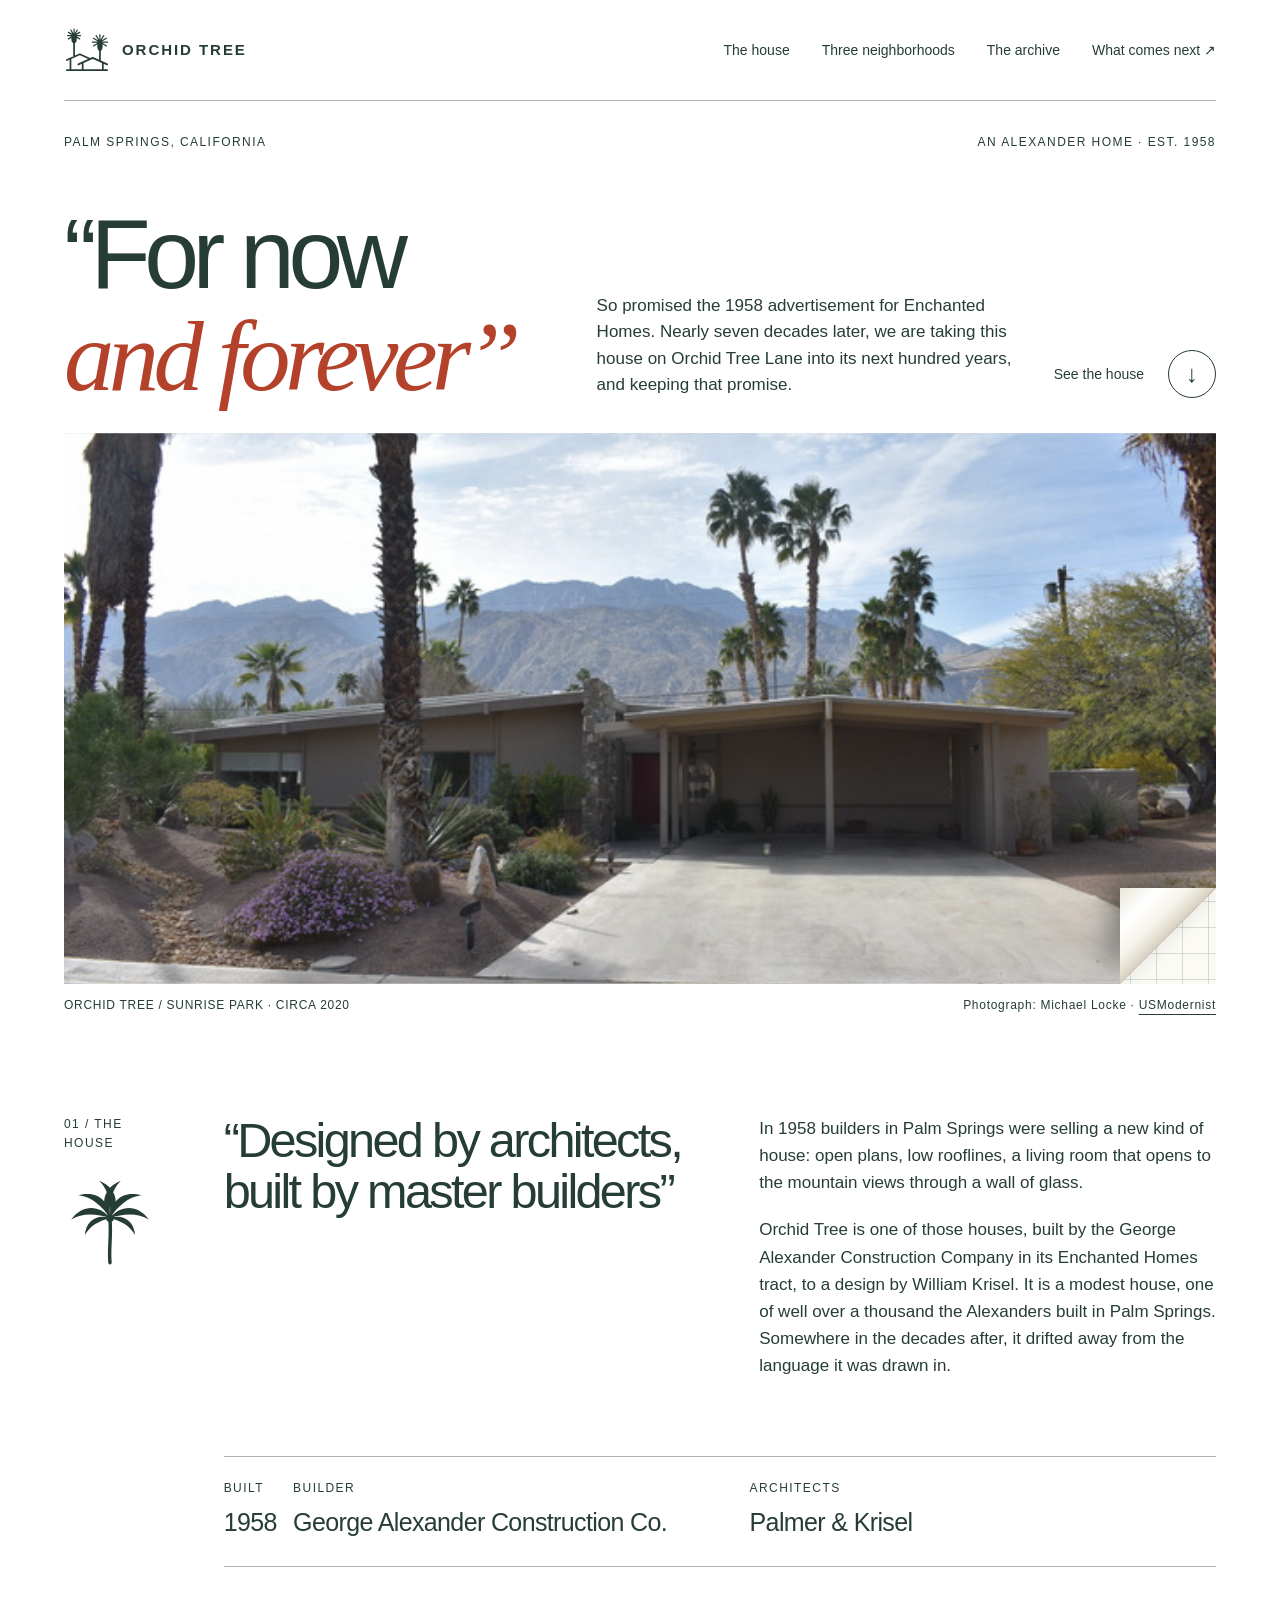
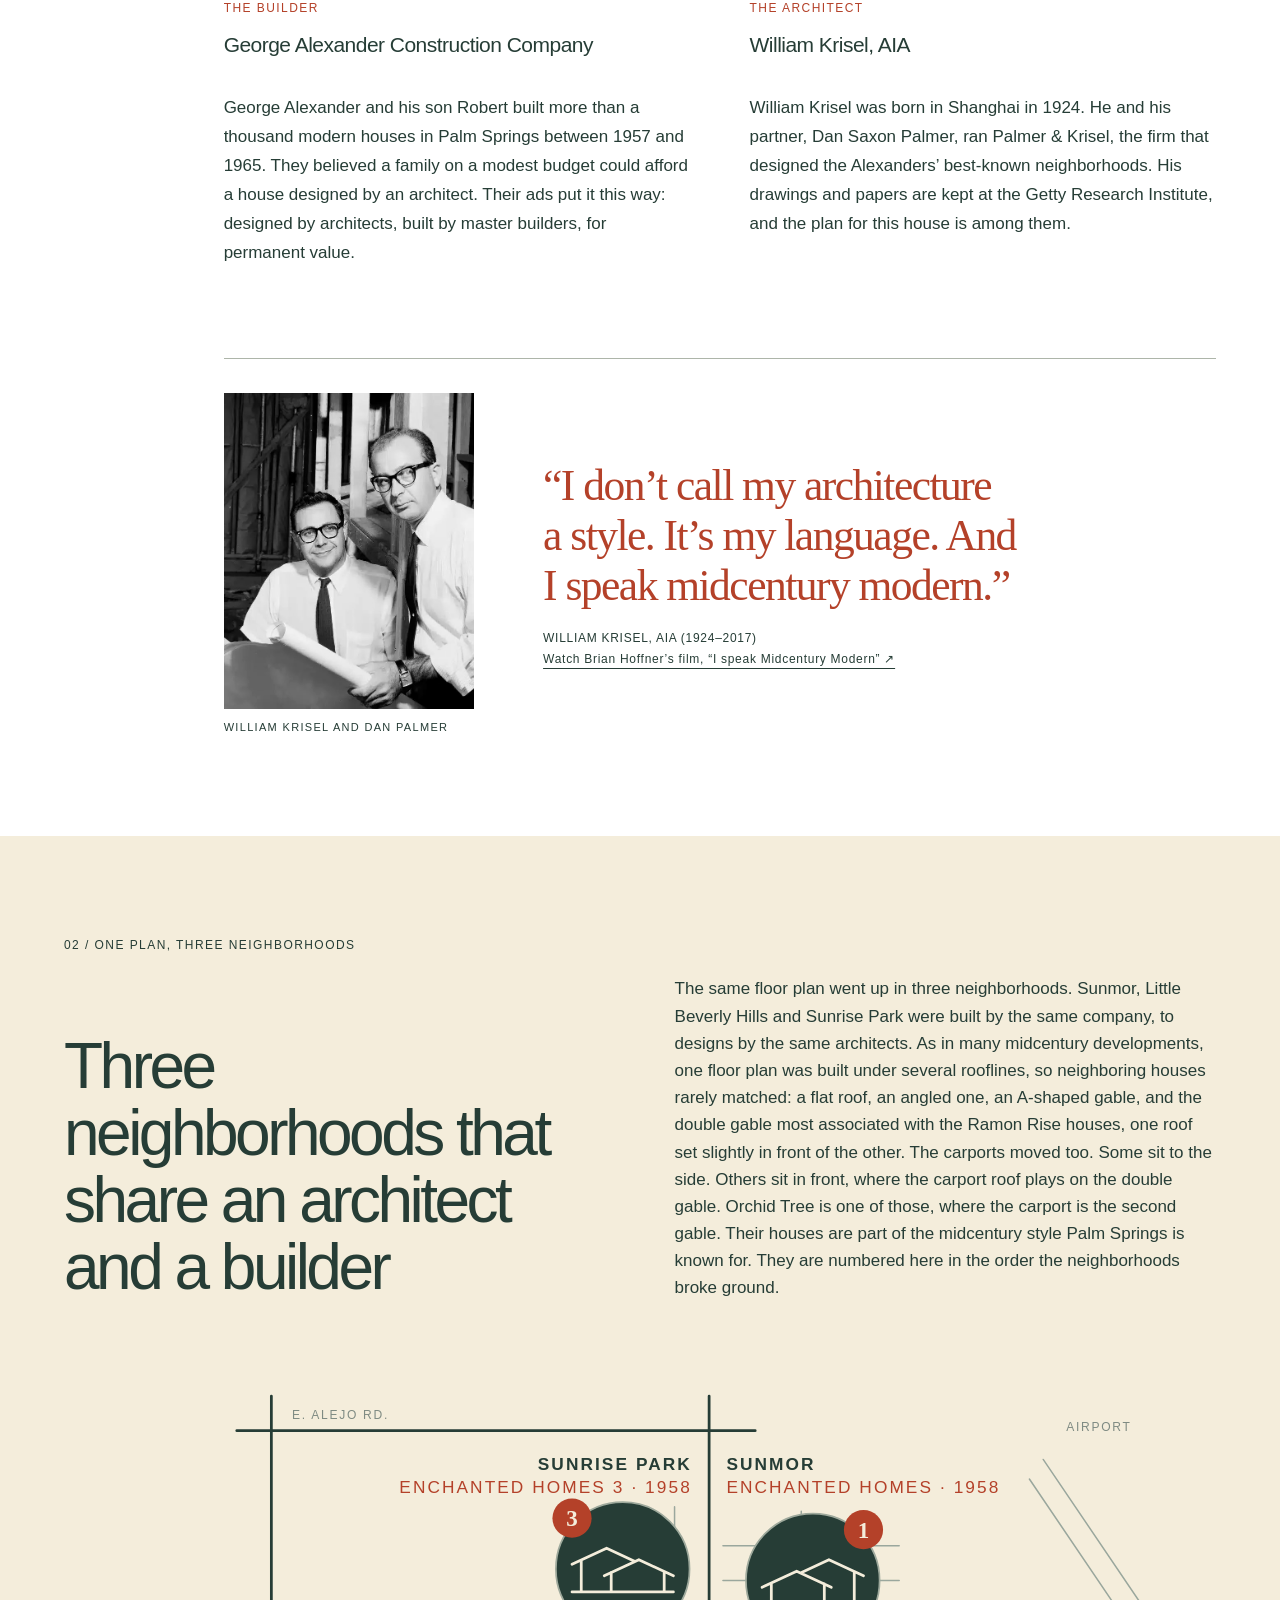
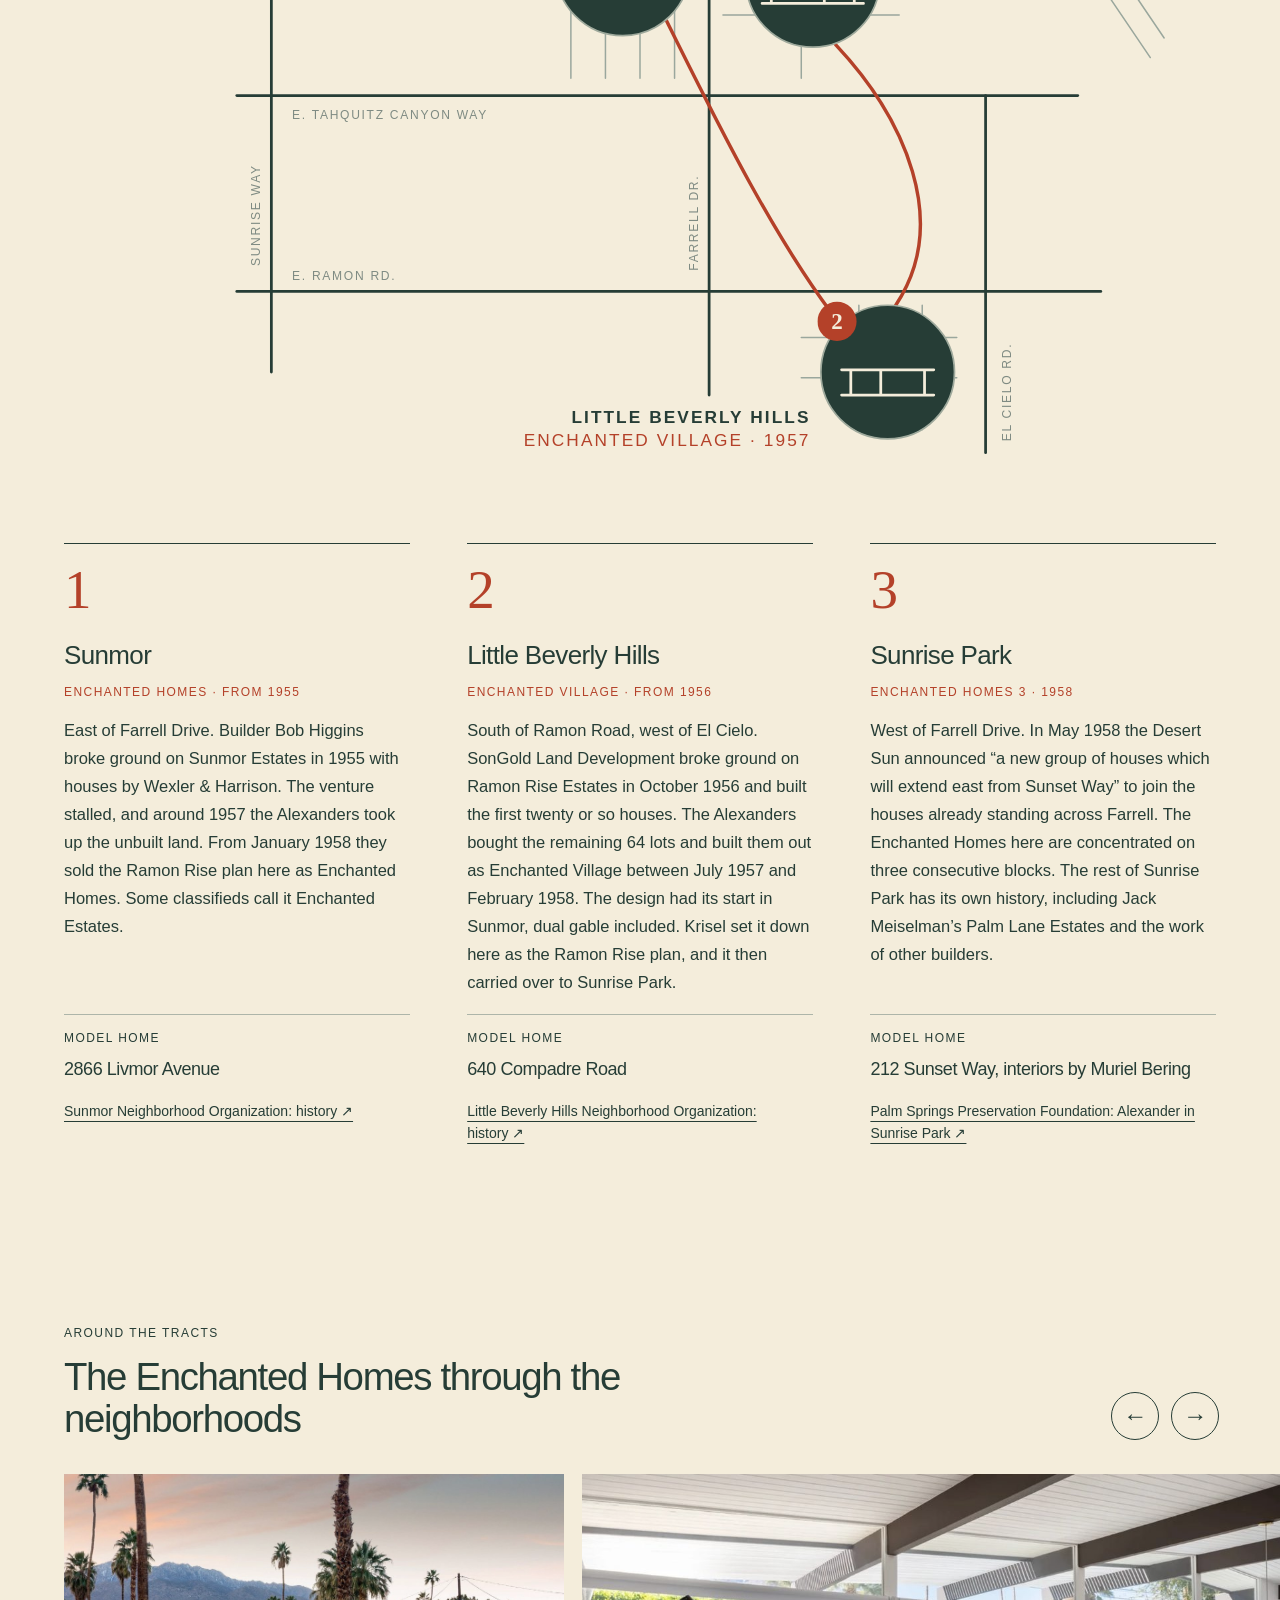
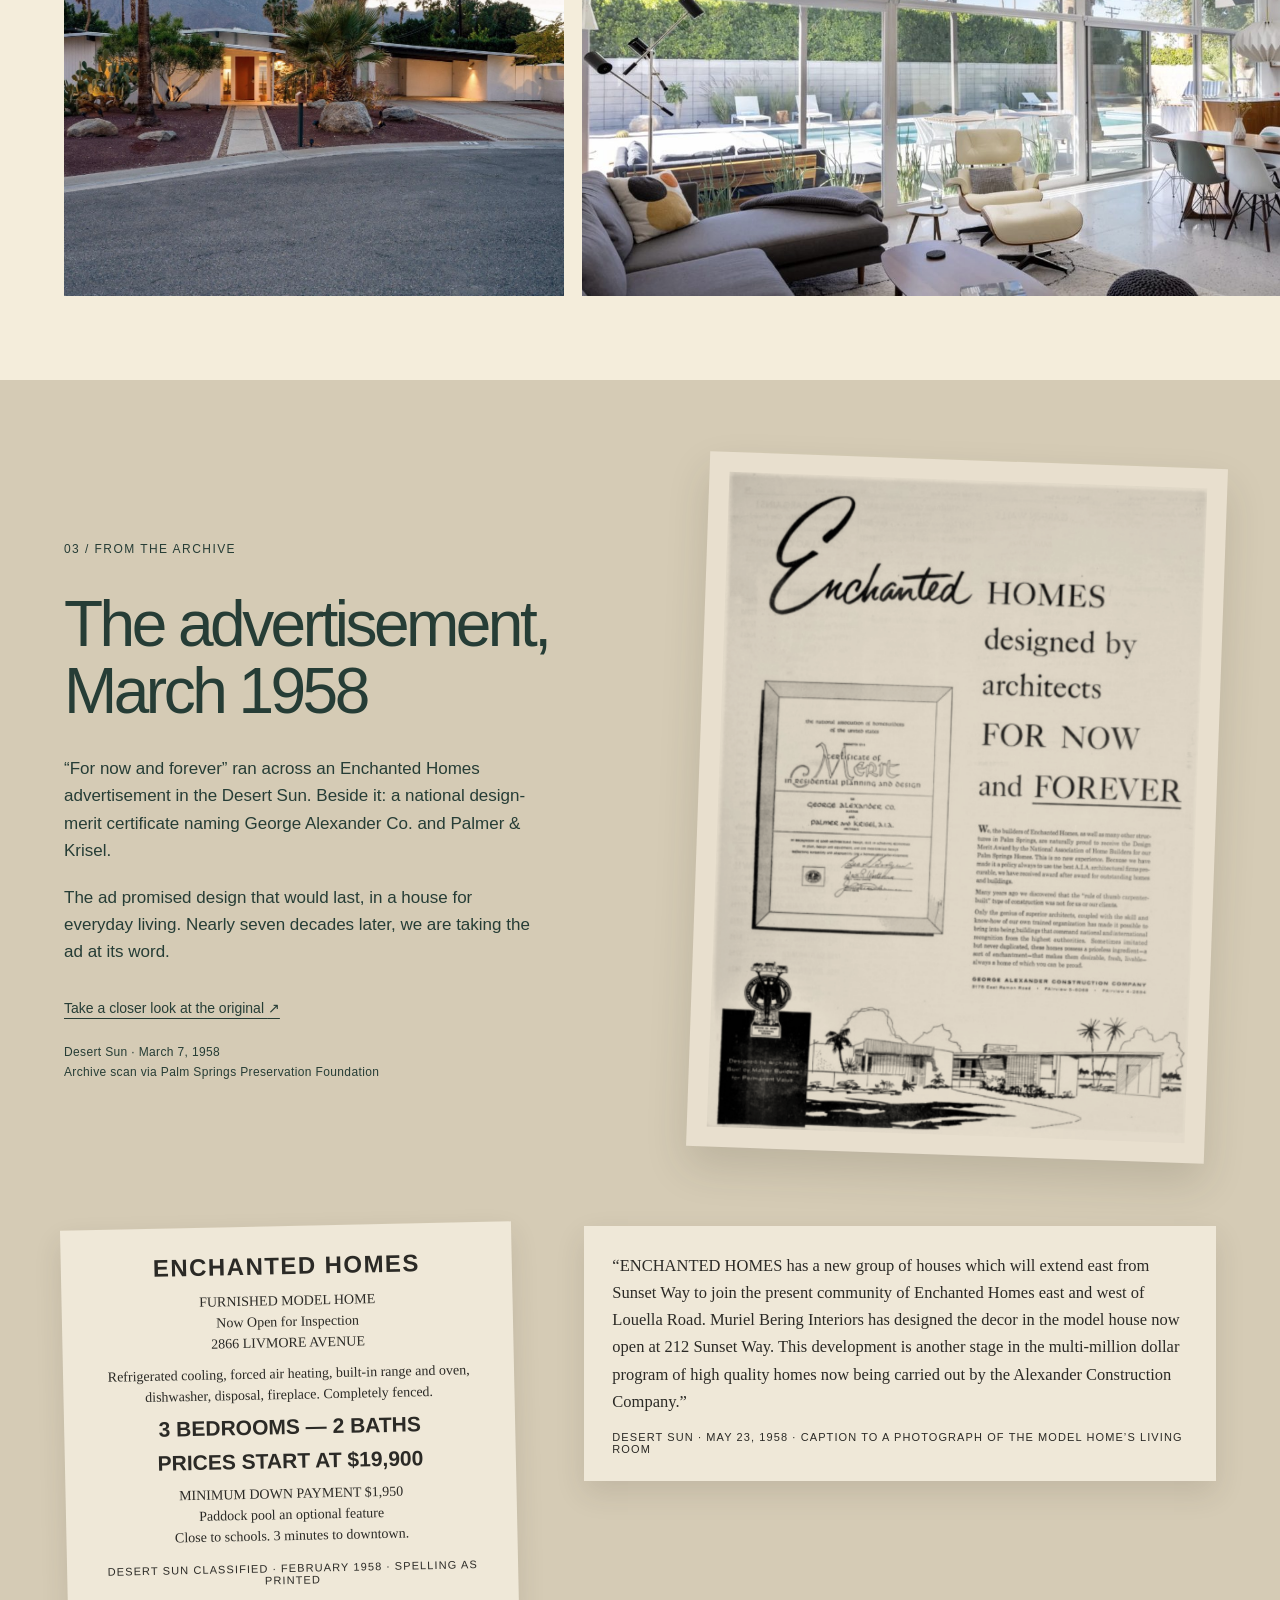
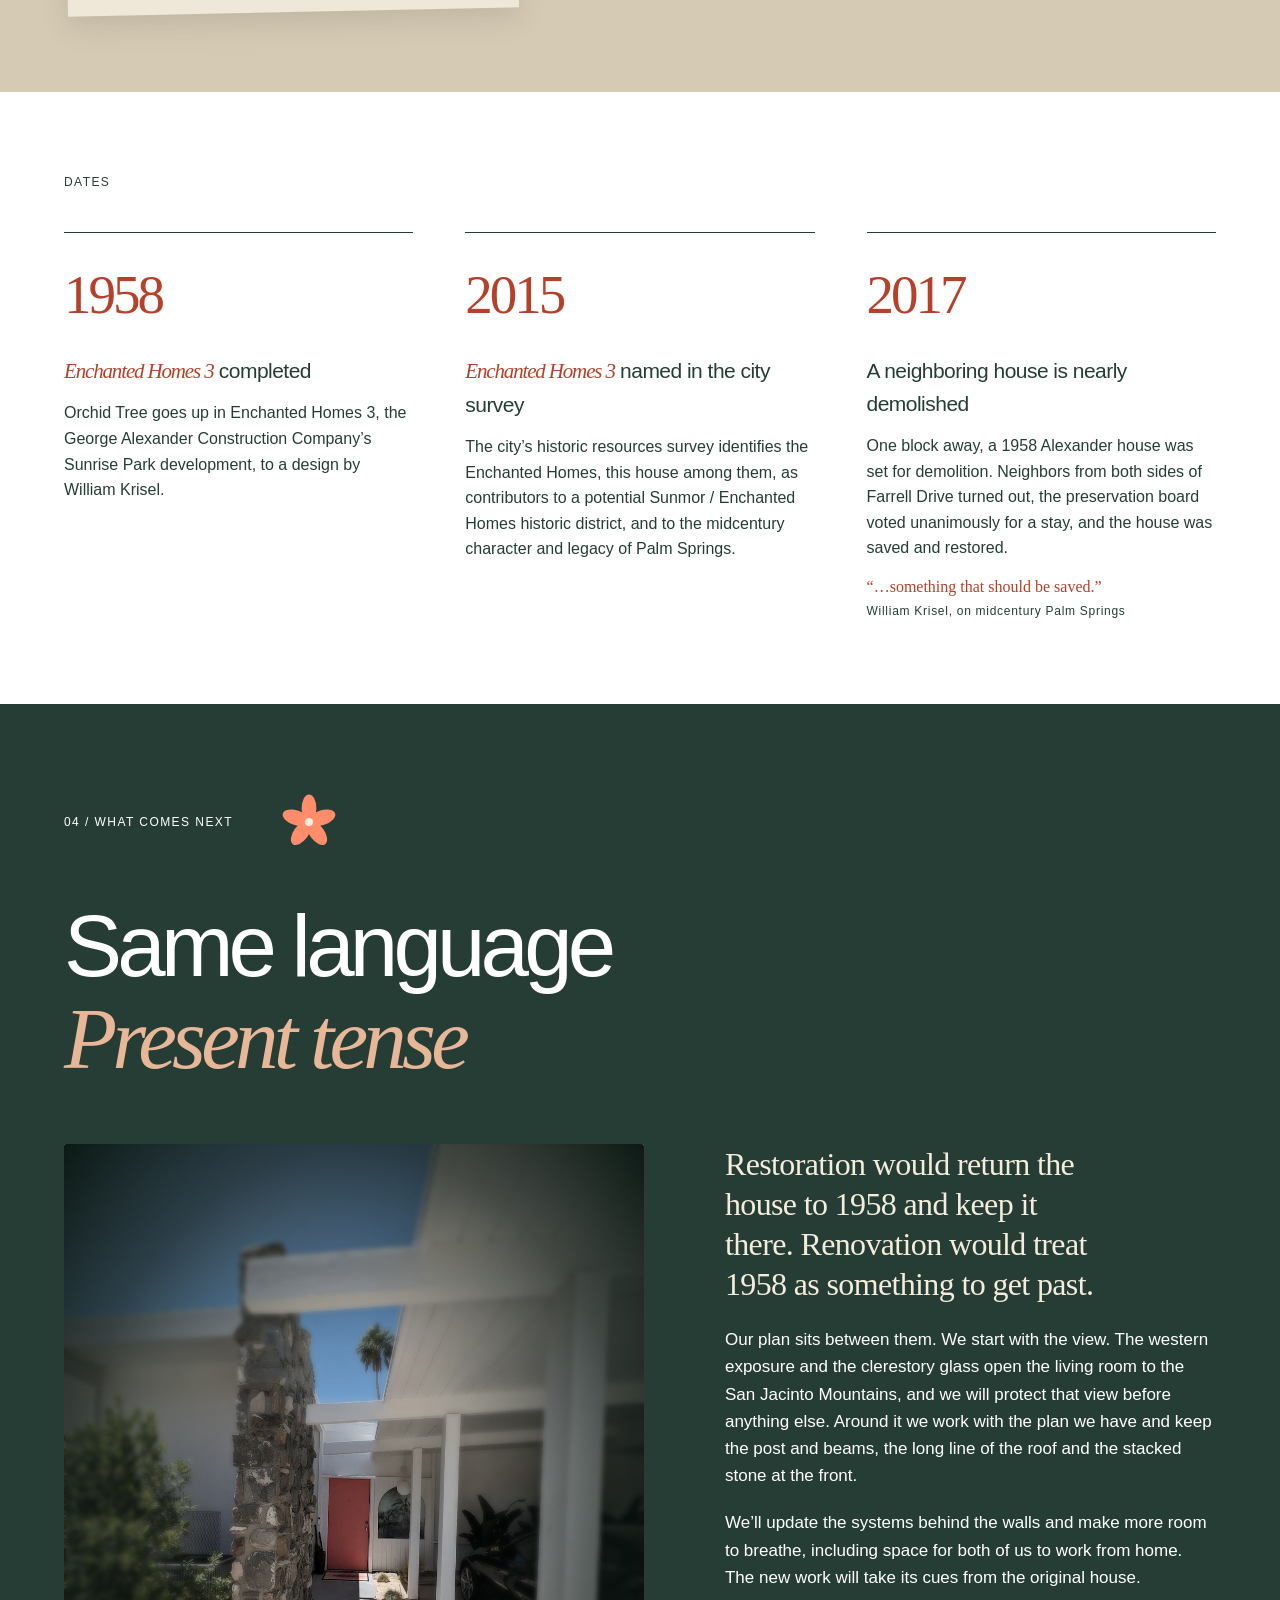
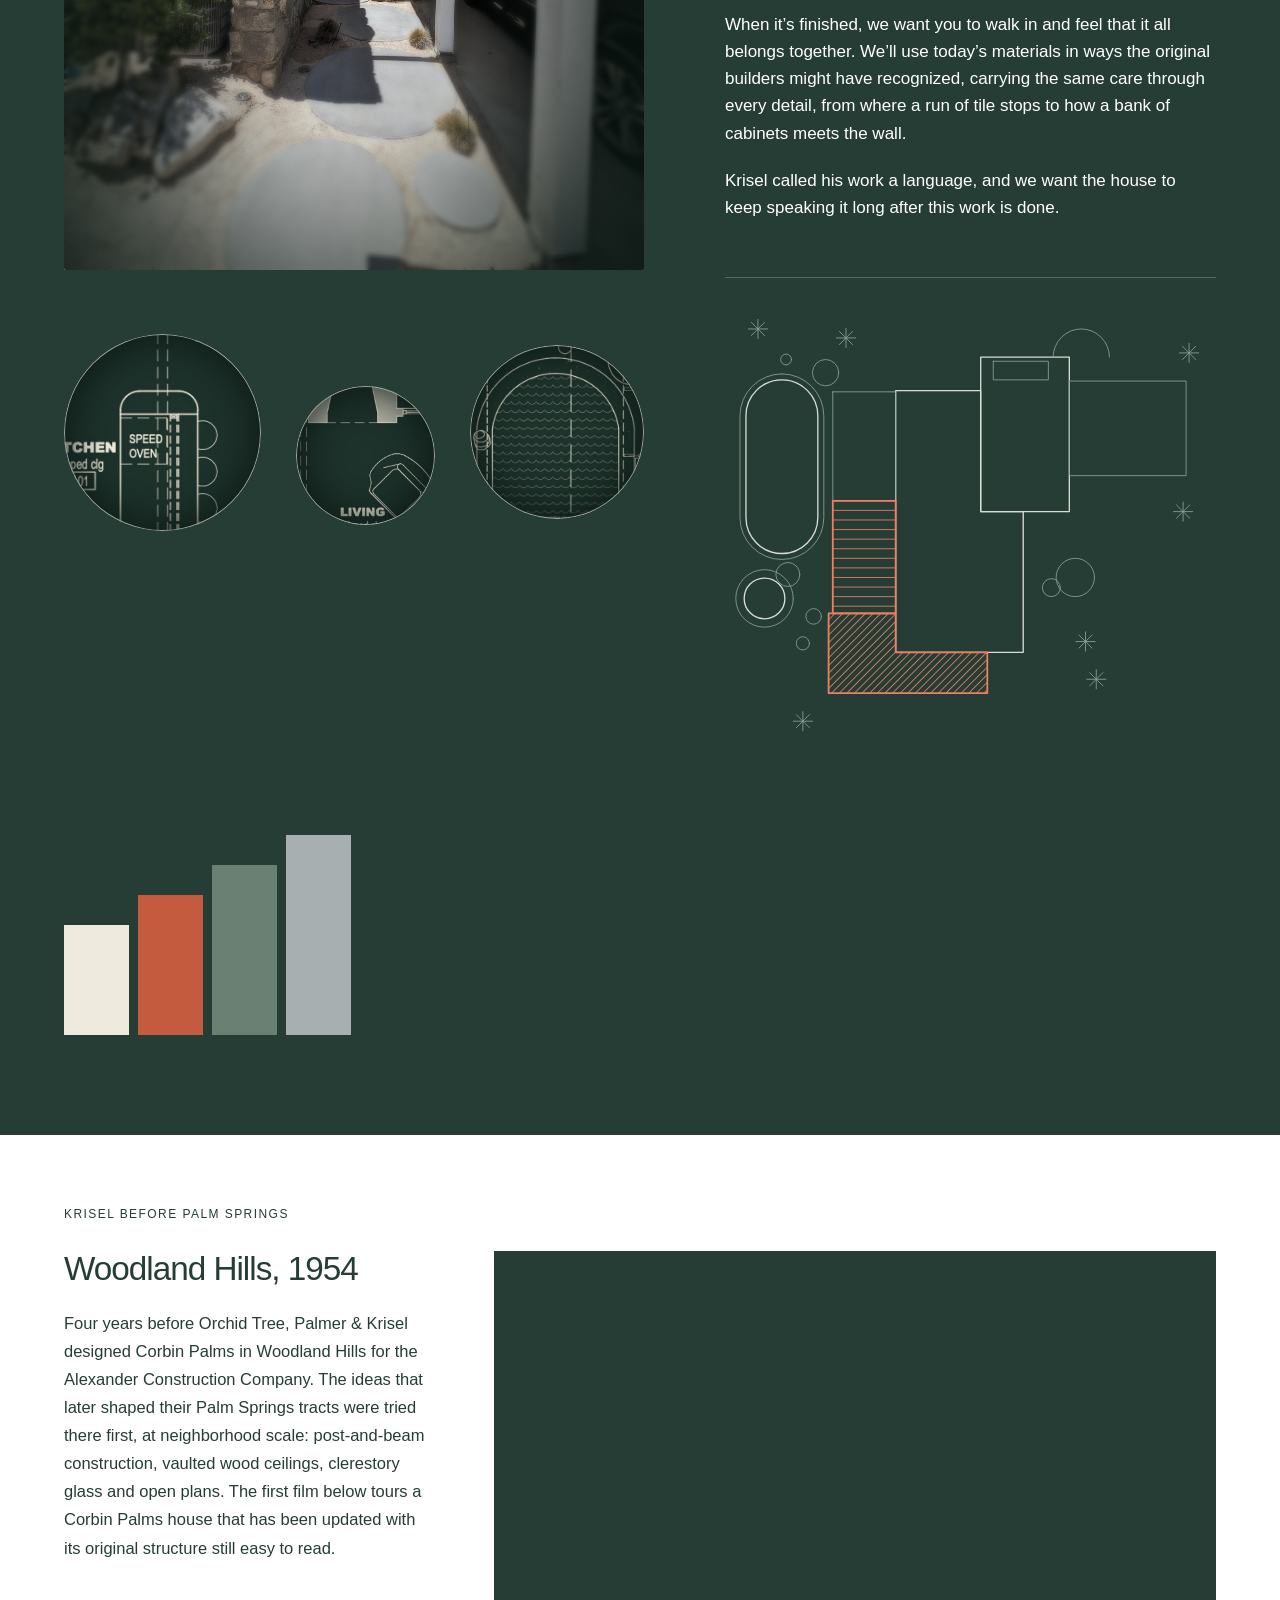
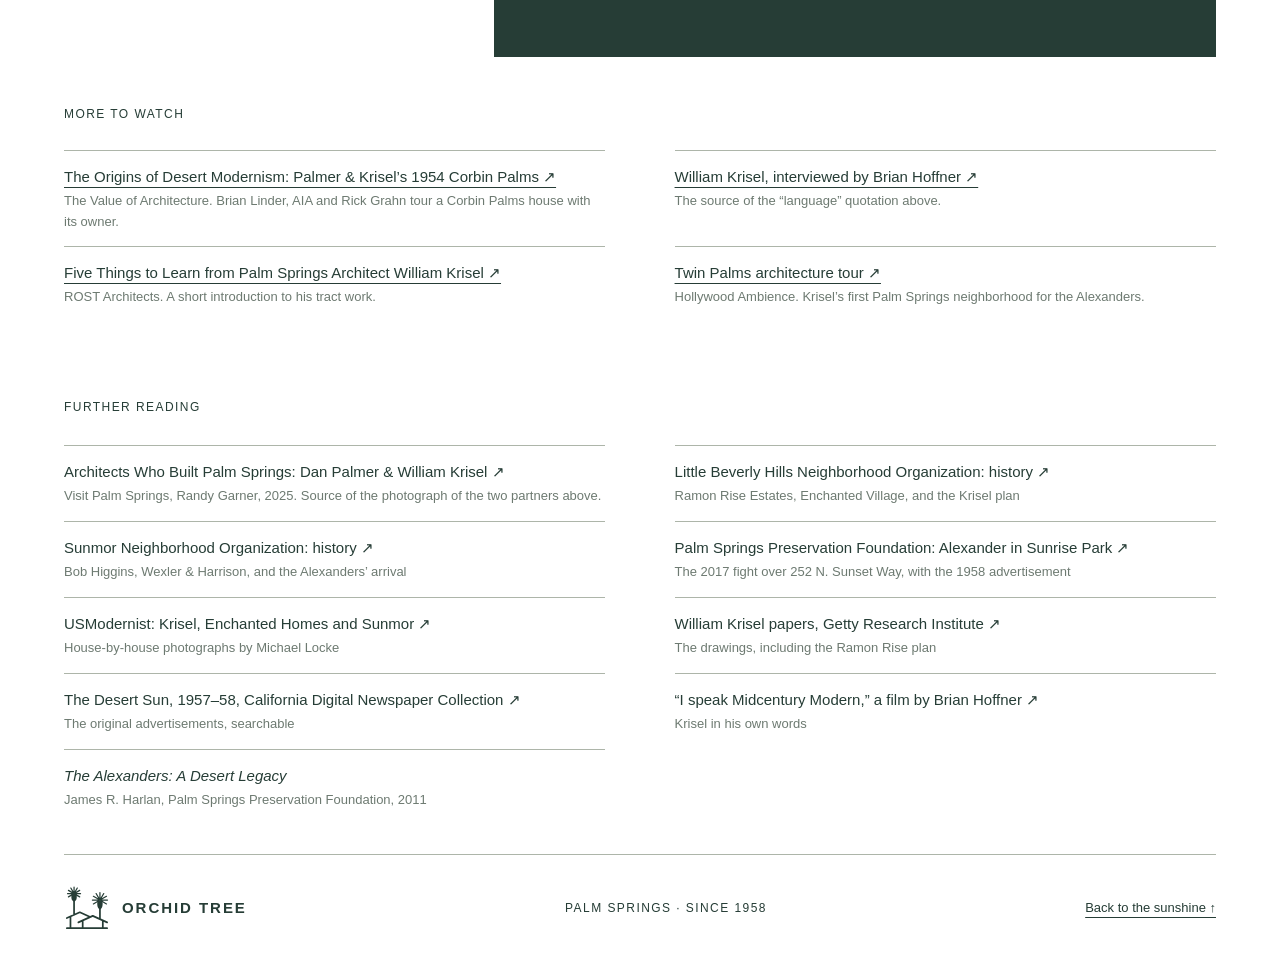
==== index.html @ 5896f5c4 "Hero lead-in: next hundred years Co-Authored-By: Claude Sonnet 5 <noreply@anthropic.com>" ====
<!doctype html>
<html lang="en"><head><meta charset="utf-8"><meta name="viewport" content="width=device-width, initial-scale=1"><title>The Orchid Tree House · Enchanted Homes, Palm Springs, 1958</title><meta name="description" content="A 1958 Palmer &amp; Krisel house built by the George Alexander Construction Company in Palm Springs: its history, the three Enchanted tracts that share its plan, and a first look at the work ahead."><meta name="theme-color" content="#ffffff"><link rel="icon" href="data:image/svg+xml,%3Csvg xmlns='http://www.w3.org/2000/svg' viewBox='0 0 64 64'%3E%3Crect width='64' height='64' rx='13' fill='%23263d36'/%3E%3Cg transform='translate(5.8 4.6) scale(.82)' fill='none' stroke='%23f4eddb' stroke-width='2.8' stroke-linecap='round' stroke-linejoin='round'%3E%3Cpath d='M14 41.5V13M50 47.5V23M4 46L22 38L36.5 44.5M20 52L40 43L60 52M9 44.5V60M26 50V60M54 50V60M4 60H60'/%3E%3Cpath stroke-width='2' transform='translate(14 12)' d='M0 0L9 0M0 0L7.8 4.5M0 0L-7.8 4.5M0 0L-9 0M0 0L-7.8 -4.5M0 0L-4.5 -7.8M0 0L0 -9M0 0L4.5 -7.8M0 0L7.8 -4.5'/%3E%3Cpath stroke-width='2' transform='translate(50 21)' d='M0 0L10.5 0M0 0L9.1 5.3M0 0L-9.1 5.3M0 0L-10.5 0M0 0L-9.1 -5.3M0 0L-5.3 -9.1M0 0L0 -10.5M0 0L5.3 -9.1M0 0L9.1 -5.3'/%3E%3Cg fill='%23f4eddb' stroke='none'%3E%3Cpath transform='translate(14 12)' d='M-3.4 1C-4.6 8 -2.8 10 0 11.3C2.8 10 4.6 8 3.4 1Z'/%3E%3Cpath transform='translate(50 21)' d='M-3.4 1C-4.6 8 -2.8 12 0 13.1C2.8 12 4.6 8 3.4 1Z'/%3E%3C/g%3E%3C/g%3E%3C/svg%3E"><script>document.documentElement.classList.add('js')</script><link rel="stylesheet" href="style.css?v=20260919-facts-6"></head>
<body><a class="skip" href="#story">Skip to content</a>
<header><a class="brand" href="#top" aria-label="Orchid Tree home"><svg class="logo" viewBox="0 0 64 64" aria-hidden="true"><path d="M14 41.5V13M50 47.5V23M4 46L22 38L36.5 44.5M20 52L40 43L60 52M9 44.5V60M26 50V60M54 50V60M4 60H60"/><path class="lt" transform="translate(14 12)" d="M0 0L9 0M0 0L7.8 4.5M0 0L-7.8 4.5M0 0L-9 0M0 0L-7.8 -4.5M0 0L-4.5 -7.8M0 0L0 -9M0 0L4.5 -7.8M0 0L7.8 -4.5"/><path class="lt" transform="translate(50 21)" d="M0 0L10.5 0M0 0L9.1 5.3M0 0L-9.1 5.3M0 0L-10.5 0M0 0L-9.1 -5.3M0 0L-5.3 -9.1M0 0L0 -10.5M0 0L5.3 -9.1M0 0L9.1 -5.3"/><path class="lf" transform="translate(14 12)" d="M-3.4 1C-4.6 8 -2.8 10 0 11.3C2.8 10 4.6 8 3.4 1Z"/><path class="lf" transform="translate(50 21)" d="M-3.4 1C-4.6 8 -2.8 12 0 13.1C2.8 12 4.6 8 3.4 1Z"/></svg> ORCHID TREE</a><nav aria-label="Main navigation"><a href="#story">The house</a><a href="#tracts">Three neighborhoods</a><a href="#archive">The archive</a><a href="#next">What comes next <span aria-hidden="true">↗</span></a></nav></header>
<main id="top"><section class="hero" aria-labelledby="title"><div class="eyebrow hero-meta"><span>PALM SPRINGS, CALIFORNIA</span><span>AN ALEXANDER HOME · EST. 1958</span></div><h1 id="title">“For now<br><em>and forever”</em></h1><div class="hero-bottom"><p class="hero-sub">So promised the 1958 advertisement for Enchanted Homes. Nearly seven decades later, we are taking this house on Orchid Tree Lane into its next hundred years, and keeping that promise.</p><a class="round-link" href="#story"><span>See the house</span><span class="circle" aria-hidden="true">↓</span></a></div><figure class="house-photo"><div class="peel" id="peel"><span class="peel-grid" aria-hidden="true"></span><svg class="peel-sheet" viewBox="0 0 420 300" aria-hidden="true"><defs><pattern id="ph" width="9" height="9" patternUnits="userSpaceOnUse" patternTransform="rotate(45)"><line x1="0" y1="0" x2="0" y2="9" stroke="#b44129" stroke-width="1.3"/></pattern></defs><rect x="275" y="120" width="70" height="56" fill="url(#ph)" stroke="#b44129" stroke-width="2"/><path d="M228 120H420M345 120V236M228 120V20" fill="none" stroke="#263d36" stroke-width="1.6"/><circle cx="292" cy="222" r="44" fill="none" stroke="#263d36" stroke-width="1.2"/><circle cx="292" cy="222" r="35" fill="none" stroke="#263d36" stroke-width=".8"/><circle cx="384" cy="196" r="26" fill="none" stroke="#263d36" stroke-width="1.4"/><circle cx="358" cy="230" r="8" fill="none" stroke="#263d36" stroke-width="1.2"/><circle cx="392" cy="150" r="9" fill="none" stroke="#263d36" stroke-width="1.1"/><path d="M345 136h10M345 152h6M345 168h10M345 184h6M345 200h10" stroke="#263d36" stroke-width="1"/></svg><span class="peel-note" aria-hidden="true"><span>SHEET 02</span><span><i>WHAT’S </i>NEXT ↘</span></span><img class="peel-top" src="assets/orchid-tree.jpg" alt="Orchid Tree’s low roofline and stacked stone beneath palms, with the San Jacinto Mountains behind the house" width="654" height="436" fetchpriority="high"><span class="peel-flap" aria-hidden="true"></span><a class="peel-hit" href="#next" aria-label="The corner of the photograph lifts to hint at what comes next. Jump to the next chapter."></a></div><figcaption><span>ORCHID TREE / SUNRISE PARK · CIRCA 2020</span><span>Photograph: Michael Locke · <a href="https://www.usmodernist.org/krisel-enchantedsunmor.htm">USModernist</a></span></figcaption></figure></section>
<section id="story" class="story section"><div class="section-label"><span>01 / THE HOUSE</span><span class="star" aria-hidden="true">✳</span></div><div class="story-main"><h2>“Designed by architects, built by master builders”</h2><div class="story-copy"><p>In 1958 builders in Palm Springs were selling a new kind of house: open plans, low rooflines, a living room that opens to the mountain views through a wall of glass.</p><p>Orchid Tree is one of those houses, built by the George Alexander Construction Company in its Enchanted Homes tract, to a design by William Krisel. It is a modest house, one of well over a thousand the Alexanders built in Palm Springs. Somewhere in the decades after, it drifted away from the language it was drawn in.</p></div><dl class="facts"><div><dt>BUILT</dt><dd>1958</dd></div><div><dt>BUILDER</dt><dd>George Alexander Construction&nbsp;Co.</dd></div><div><dt>ARCHITECTS</dt><dd>Palmer &amp; Krisel</dd></div></dl>
<div class="lineage"><article><span class="eyebrow">THE BUILDER</span><h3>George Alexander Construction Company</h3><p>George Alexander and his son Robert built more than a thousand modern houses in Palm Springs between 1957 and 1965. They believed a family on a modest budget could afford a house designed by an architect. Their ads put it this way: designed by architects, built by master builders, for permanent value.</p></article><article><span class="eyebrow">THE ARCHITECT</span><h3>William Krisel, AIA</h3><p>William Krisel was born in Shanghai in 1924. He and his partner, Dan Saxon Palmer, ran Palmer &amp; Krisel, the firm that designed the Alexanders’ best-known neighborhoods. His drawings and papers are kept at the Getty Research Institute, and the plan for this house is among them.</p></article></div><figure class="krisel-quote"><div class="kq-photo"><img src="resources/krisel-palmer.jpg" loading="lazy" alt="William Krisel, seated with a roll of drawings, and Dan Palmer, standing, both in white shirts, ties and dark-rimmed glasses on a building site" width="607" height="767"><span class="eyebrow">WILLIAM KRISEL AND DAN PALMER</span></div><blockquote>“I don’t call my architecture a style. It’s my language. And I speak midcentury&nbsp;modern.”</blockquote><figcaption>WILLIAM KRISEL, AIA (1924–2017)<br><a href="https://youtu.be/ptNvBERfUKs" target="_blank" rel="noopener">Watch Brian Hoffner’s film, “I speak Midcentury Modern”&nbsp;↗</a></figcaption></figure></div></section>
<section id="tracts" class="tracts section"><div class="tracts-head"><span class="eyebrow">02 / ONE PLAN, THREE NEIGHBORHOODS</span><h2>Three neighborhoods that share an architect and a builder</h2><p>The same floor plan went up in three neighborhoods. Sunmor, Little Beverly Hills and Sunrise Park were built by the same company, to designs by the same architects. As in many midcentury developments, one floor plan was built under several rooflines, so neighboring houses rarely matched: a flat roof, an angled one, an A-shaped gable, and the double gable most associated with the Ramon Rise houses, one roof set slightly in front of the other. The carports moved too. Some sit to the side. Others sit in front, where the carport roof plays on the double gable. Orchid Tree is one of those, where the carport is the second gable. Their houses are part of the midcentury style Palm Springs is known for. They are numbered here in the order the neighborhoods broke ground.</p></div>
<div class="map reveal" id="map"><svg viewBox="0 0 1000 640" role="img" aria-label="A schematic map of central Palm Springs. Three round windows open in the order the neighborhoods broke ground: Sunmor east of Farrell Drive in 1955, Little Beverly Hills south of Ramon Road in 1956, and Sunrise Park west of Farrell Drive in 1958. A coral line travels from one to the next. Each is labelled with the name the Alexanders sold it under: Enchanted Homes, Enchanted Village, Enchanted Homes 3.">
<g class="roads"><path class="draw" pathLength="1" style="--d:0s" d="M150 470H900"/><path class="draw" pathLength="1" style="--d:.1s" d="M150 300H880"/><path class="draw" pathLength="1" style="--d:.2s" d="M150 70H600"/><path class="draw" pathLength="1" style="--d:.3s" d="M180 40V540"/><path class="draw" pathLength="1" style="--d:.4s" d="M560 40V560"/><path class="draw" pathLength="1" style="--d:.5s" d="M800 300V610"/>
<path class="draw fine" pathLength="1" style="--d:.7s" d="M440 136V285M470 136V285M500 136V285M530 136V285"/><path class="draw fine" pathLength="1" style="--d:.8s" d="M572 170H725M572 200H725M572 230H725M640 140V285"/><path class="draw fine" pathLength="1" style="--d:.9s" d="M640 510H775M640 545H775M690 482V590M745 482V590"/>
<path class="draw fine" pathLength="1" style="--d:1s" d="M850 95L955 250M838 112L943 267"/></g>
<g class="road-names"><text x="198" y="460">E. RAMON RD.</text><text x="198" y="320">E. TAHQUITZ CANYON WAY</text><text x="198" y="60">E. ALEJO RD.</text><text x="170" y="448" transform="rotate(-90 170 448)">SUNRISE WAY</text><text x="550" y="452" transform="rotate(-90 550 452)">FARRELL DR.</text><text x="822" y="600" transform="rotate(-90 822 600)">EL CIELO RD.</text><text x="870" y="70">AIRPORT</text></g>
<path class="draw link" pathLength="1" style="--d:1.9s" d="M670 256C730 320 770 410 722 482"/><path class="draw link" pathLength="1" style="--d:3.7s" d="M674 499C620 430 570 330 523 235"/>
<circle class="traveler t1" r="6"/><circle class="traveler t2" r="6"/>
<a href="#t2" aria-label="Little Beverly Hills: Ramon Rise Estates, then Enchanted Village, 1956 to 1958"><g transform="translate(715 540)"><g class="ph-in" style="--d:3.2s"><circle r="58" class="ph-disc"/><path class="ph-line" d="M-40 -2H40M-32 -2V20M-6 -2V20M32 -2V20M-40 20H40"/><circle class="ph-num" cx="-44" cy="-44" r="17"/><text class="ph-n" x="-44" y="-37">2</text></g></g></a>
<a href="#t1" aria-label="Sunmor: Sunmor Estates from 1955, then Enchanted Homes, 1958"><g transform="translate(650 200)"><g class="ph-in" style="--d:1.3s"><circle r="58" class="ph-disc"/><path class="ph-line" d="M44 -4L14 -18L-10.7 -6.5M16 6L-14 -8L-44 6M36 -7V20M-36 3V20M10 3V20M-44 20H44"/><circle class="ph-num" cx="44" cy="-44" r="17"/><text class="ph-n" x="44" y="-37">1</text></g></g></a>
<a href="#t3" aria-label="Sunrise Park, Enchanted Homes 3, May 1958"><g transform="translate(485 190)"><g class="ph-in" style="--d:4.9s"><circle r="58" class="ph-disc"/><path class="ph-line" d="M-44 -4L-14 -18L10.7 -6.5M-16 6L14 -8L44 6M-36 -7V20M36 3V20M-10 3V20M-44 20H44"/><circle class="ph-num" cx="-44" cy="-44" r="17"/><text class="ph-n" x="-44" y="-37">3</text></g></g></a>
<g class="map-labels" style="--d:5.4s"><text x="575" y="104">SUNMOR</text><text class="brandname" x="575" y="124">ENCHANTED HOMES · 1958</text><text x="648" y="584" text-anchor="end">LITTLE BEVERLY HILLS</text><text class="brandname" x="648" y="604" text-anchor="end">ENCHANTED VILLAGE · 1957</text><text x="545" y="104" text-anchor="end">SUNRISE PARK</text><text class="brandname" x="545" y="124" text-anchor="end">ENCHANTED HOMES 3 · 1958</text></g>
</svg></div>
<div class="tract-grid"><article id="t1"><span class="tnum">1</span><h3>Sunmor</h3><span class="eyebrow sub">ENCHANTED HOMES · FROM 1955</span><p>East of Farrell Drive. Builder Bob Higgins broke ground on Sunmor Estates in 1955 with houses by Wexler &amp; Harrison. The venture stalled, and around 1957 the Alexanders took up the unbuilt land. From January 1958 they sold the Ramon Rise plan here as Enchanted Homes. Some classifieds call it Enchanted Estates.</p><dl><div><dt>MODEL HOME</dt><dd>2866 Livmor Avenue</dd></div></dl><a class="text-link" href="https://www.sunmorestates.com/about" target="_blank" rel="noopener">Sunmor Neighborhood Organization: history&nbsp;↗</a></article>
<article id="t2"><span class="tnum">2</span><h3>Little Beverly Hills</h3><span class="eyebrow sub">ENCHANTED VILLAGE · FROM 1956</span><p>South of Ramon Road, west of El Cielo. SonGold Land Development broke ground on Ramon Rise Estates in October 1956 and built the first twenty or so houses. The Alexanders bought the remaining 64 lots and built them out as Enchanted Village between July 1957 and February 1958. The design had its start in Sunmor, dual gable included. Krisel set it down here as the Ramon Rise plan, and it then carried over to Sunrise Park.</p><dl><div><dt>MODEL HOME</dt><dd>640 Compadre Road</dd></div></dl><a class="text-link" href="https://littlebeverlyhillsps.com/history" target="_blank" rel="noopener">Little Beverly Hills Neighborhood Organization: history&nbsp;↗</a></article>
<article id="t3"><span class="tnum">3</span><h3>Sunrise Park</h3><span class="eyebrow sub">ENCHANTED HOMES 3 · 1958</span><p>West of Farrell Drive. In May 1958 the Desert Sun announced “a new group of houses which will extend east from Sunset Way” to join the houses already standing across Farrell. The Enchanted Homes here are concentrated on three consecutive blocks. The rest of Sunrise Park has its own history, including Jack Meiselman’s Palm Lane Estates and the work of other builders.</p><dl><div><dt>MODEL HOME</dt><dd>212 Sunset Way, interiors by Muriel Bering</dd></div></dl><a class="text-link" href="https://www.pspreservationfoundation.org/alexander-in-sunrise-park/" target="_blank" rel="noopener">Palm Springs Preservation Foundation: Alexander in Sunrise Park&nbsp;↗</a></article></div></section>
<section class="strip" aria-labelledby="strip-h"><div class="strip-head"><span class="eyebrow">AROUND THE TRACTS</span><h3 id="strip-h">The Enchanted Homes through the neighborhoods</h3><div class="strip-ctl"><button type="button" class="circle strip-btn" data-dir="-1" aria-label="Previous photographs">←</button><button type="button" class="circle strip-btn" data-dir="1" aria-label="Next photographs">→</button></div></div><!-- TODO credits: photo sources/addresses not yet supplied by Ken. #04 carries its MLS mark, left intact. --><div class="strip-track" tabindex="0" role="group" aria-label="Photographs of neighboring houses; scroll sideways for more"><img src="resources/carousel/dusk-orange-door.jpg" loading="lazy" alt="A low white house at dusk with an orange front door, a carport to the right and the San Jacinto Mountains behind" width="1400" height="933"><img src="resources/carousel/interior-post-and-beam.jpg" loading="lazy" alt="Inside one of the houses: dark beams under a white tongue-and-groove ceiling, a wall of glass to the pool, terrazzo floor and a walnut kitchen" width="1400" height="636"><img src="resources/carousel/yellow-door-stacked-stone.jpg" loading="lazy" alt="A yellow front door beside a stacked stone wall at sunset, the San Jacinto Mountains behind the roofline" width="1400" height="787"><img src="resources/carousel/patio-pass-through.jpg" loading="lazy" alt="A covered patio with a folding kitchen window open to a serving counter, board-and-batten wall and white tongue-and-groove ceiling" width="1400" height="641"><img src="resources/carousel/dusk-gable-carport.jpg" loading="lazy" alt="A gabled house lit at dusk, with clerestory windows under the roofline and an open carport" width="1280" height="720"><img src="resources/carousel/kitchen-window-mountains.jpg" loading="lazy" alt="A kitchen window under the gable, looking past a palm and the pool to the San Jacinto Mountains" width="1400" height="740"><img src="resources/carousel/dusk-pool.jpg" loading="lazy" alt="The back of a house at dusk, lit from inside, with a long pool and palms against the evening sky" width="1400" height="615"><img src="resources/carousel/carport-day.jpg" loading="lazy" alt="A white house with a dark post-and-beam carport and a stone pier, under a blue sky" width="678" height="452"><img src="resources/carousel/pool-post-and-beam.jpg" loading="lazy" alt="Post and beams along the back of a house, open to a pool, with the mountains beyond" width="1400" height="933"><img src="resources/carousel/yellow-tile-pier.jpg" loading="lazy" alt="An entry court with a yellow-framed glass door, board-and-batten wall and a yellow tile pier beside the carport" width="550" height="364"><img src="resources/carousel/walnut-kitchen.jpg" loading="lazy" alt="A walnut kitchen with white counters and pegboard cabinet doors under a white tongue-and-groove ceiling and dark beam" width="1400" height="868"><img src="resources/carousel/white-pool-elevation.jpg" loading="lazy" alt="The glass back wall of a white house under a long low roof, facing a pool" width="1400" height="933"><img src="resources/carousel/breeze-block-bath.jpg" loading="lazy" alt="A bathroom with a breeze-block wall and a glass door opening straight out to the pool" width="1400" height="733"><img src="resources/carousel/carport-sunset.jpg" loading="lazy" alt="The same carport and stone pier at sunset, under an orange sky" width="678" height="452"><img src="resources/carousel/twin-palms-mint-door.jpg" loading="lazy" alt="A white house with a mint front door beneath two tall palms, mountains behind" width="1200" height="1265"></div></section>
<section id="archive" class="archive section"><div class="archive-text"><span class="eyebrow">03 / FROM THE ARCHIVE</span><h2>The advertisement, March 1958</h2><p>“For now and forever” ran across an Enchanted Homes advertisement in the Desert Sun. Beside it: a national design-merit certificate naming George Alexander Co. and Palmer &amp; Krisel.</p><p>The ad promised design that would last, in a house for everyday living. Nearly seven decades later, we are taking the ad at its word.</p><a class="text-link" href="assets/enchanted-homes-1958.png" target="_blank" rel="noopener">Take a closer look at the original <span aria-hidden="true">↗</span></a><p class="caption">Desert Sun · March 7, 1958<br>Archive scan via Palm Springs Preservation Foundation</p></div><a class="archive-image" href="assets/enchanted-homes-1958.png" target="_blank" rel="noopener" aria-label="Open the full 1958 Enchanted Homes advertisement"><img src="assets/enchanted-homes-1958.png" loading="lazy" alt="Original Enchanted Homes newspaper advertisement, naming Alexander and Palmer and Krisel, with a residential design award" width="1000" height="1200"></a>
<div class="clips"><div class="clip clip-ad"><b>ENCHANTED HOMES</b><p>FURNISHED MODEL HOME<br>Now Open for Inspection<br>2866 LIVMORE AVENUE</p><p>Refrigerated cooling, forced air heating, built-in range and oven, dishwasher, disposal, fireplace. Completely fenced.</p><span class="big">3 BEDROOMS — 2 BATHS</span><span class="big">PRICES START AT $19,900</span><p>MINIMUM DOWN PAYMENT $1,950<br>Paddock pool an optional feature<br>Close to schools. 3 minutes to downtown.</p><cite>DESERT SUN CLASSIFIED · FEBRUARY 1958 · SPELLING AS PRINTED</cite></div>
<div class="clip clip-story"><p>“ENCHANTED HOMES has a new group of houses which will extend east from Sunset Way to join the present community of Enchanted Homes east and west of Louella Road. Muriel Bering Interiors has designed the decor in the model house now open at 212 Sunset Way. This development is another stage in the multi-million dollar program of high quality homes now being carried out by the Alexander Construction Company.”</p><cite>DESERT SUN · MAY 23, 1958 · CAPTION TO A PHOTOGRAPH OF THE MODEL HOME’S LIVING ROOM</cite></div></div></section>
<section class="timeline section" aria-label="A short history"><span class="eyebrow">DATES</span><div class="timeline-grid"><article><span class="year">1958</span><h3><em>Enchanted Homes 3</em> completed</h3><p>Orchid Tree goes up in Enchanted Homes 3, the George Alexander Construction Company’s Sunrise Park development, to a design by William Krisel.</p></article><article><span class="year">2015</span><h3><em>Enchanted Homes 3</em> named in the city survey</h3><p>The city’s historic resources survey identifies the Enchanted Homes, this house among them, as contributors to a potential Sunmor / Enchanted Homes historic district, and to the midcentury character and legacy of Palm Springs.</p></article><article><span class="year">2017</span><h3>A neighboring house is nearly demolished</h3><p>One block away, a 1958 Alexander house was set for demolition. Neighbors from both sides of Farrell Drive turned out, the preservation board voted unanimously for a stay, and the house was saved and restored.</p><!-- VERIFY this quotation against the film audio before launch (source: auto-caption transcript) --><p class="card-quote">“…something that should be saved.”<span>William Krisel, on midcentury Palm Springs</span></p></article></div></section>
<section id="next" class="next section"><div class="next-top"><span class="eyebrow">04 / WHAT COMES NEXT</span><span class="star star-next" aria-hidden="true"></span></div><h2>Same language<br><em>Present tense</em></h2>
<div class="glimpse"><div class="glimpse-main"><figure class="today"><img src="resources/house-entry-chimney-1100.jpg" loading="lazy" alt="The entry walk today: round concrete pavers leading past the original stacked stone detail to a coral front door, under white post-and-beam eaves" width="1100" height="1413"><img class="entry-soft" src="resources/house-entry-chimney-1100.jpg" loading="lazy" alt="" aria-hidden="true" width="1100" height="1413"><svg class="entry-grain" aria-hidden="true" xmlns="http://www.w3.org/2000/svg"><filter id="entry-grain-filter"><feTurbulence type="fractalNoise" baseFrequency=".8" numOctaves="3" stitchTiles="stitch"/></filter><rect width="100%" height="100%" filter="url(#entry-grain-filter)"/></svg></figure>
<div class="portholes"><div class="porthole-row" role="img" aria-label="Three round windows onto fragments of the renovation drawings, kept deliberately partial"><span class="porthole p1"></span><span class="porthole p2"></span><span class="porthole p3"></span></div></div></div>
<div class="glimpse-side"><p class="lede">Restoration would return the house to 1958 and keep it there. Renovation would treat 1958 as something to get past.</p><p>Our plan sits between them. We start with the view. The western exposure and the clerestory glass open the living room to the San Jacinto Mountains, and we will protect that view before anything else. Around it we work with the plan we have and keep the post and beams, the long line of the roof and the stacked stone at the front.</p><p>We’ll update the systems behind the walls and make more room to breathe, including space for both of us to work from home. The new work will take its cues from the original house.</p><p>When it’s finished, we want you to walk in and feel that it all belongs together. We’ll use today’s materials in ways the original builders might have recognized, carrying the same care through every detail, from where a run of tile stops to how a bank of cabinets meets the wall.</p><p>Krisel called his work a language, and we want the house to keep speaking it long after this work is&nbsp;done.</p>
<div class="drawing reveal" id="drawing">
<svg class="plan" viewBox="20 140 820 730" role="img" aria-label="A simplified outline of the house and lot that draws itself: the house as it stands in pale line, then what comes next in coral"><g>
<rect class="draw soft" pathLength="1" style="--d:0s" x="45" y="250" width="140" height="310" rx="70"/><rect class="draw" pathLength="1" style="--d:.15s" x="55" y="260" width="120" height="290" rx="60"/>
<circle class="draw soft" pathLength="1" style="--d:.35s" cx="86" cy="625" r="48"/><circle class="draw" pathLength="1" style="--d:.45s" cx="86" cy="625" r="34"/>
<path class="draw" pathLength="1" style="--d:.6s" d="M305 278H447V480H518V715H305Z"/>
<rect class="draw" pathLength="1" style="--d:1s" x="447" y="222" width="148" height="258"/><rect class="draw soft" pathLength="1" style="--d:1.15s" x="468" y="229" width="92" height="31"/>
<rect class="draw soft" pathLength="1" style="--d:1.25s" x="595" y="262" width="195" height="158"/>
<rect class="draw soft" pathLength="1" style="--d:1.3s" x="200" y="280" width="105" height="182"/>
<circle class="draw soft" pathLength="1" style="--d:1.45s" cx="125" cy="585" r="20"/><circle class="draw soft" pathLength="1" style="--d:1.5s" cx="150" cy="700" r="11"/><circle class="draw soft" pathLength="1" style="--d:1.55s" cx="168" cy="655" r="13"/>
<circle class="draw soft" pathLength="1" style="--d:1.7s" cx="605" cy="590" r="32"/><circle class="draw soft" pathLength="1" style="--d:1.75s" cx="565" cy="607" r="15"/><circle class="draw soft" pathLength="1" style="--d:1.8s" cx="188" cy="248" r="22"/><circle class="draw soft" pathLength="1" style="--d:1.85s" cx="122" cy="226" r="9"/>
<path class="draw soft" pathLength="1" style="--d:1.9s" d="M568 222a47 47 0 0 1 94 0"/>
<path class="draw palm" pathLength="1" style="--d:2s" transform="translate(75 175)" d="M-16 0H16M0-16V16M-11-11L11 11M-11 11L11-11"/><path class="draw palm" pathLength="1" style="--d:2.05s" transform="translate(222 190)" d="M-16 0H16M0-16V16M-11-11L11 11M-11 11L11-11"/><path class="draw palm" pathLength="1" style="--d:2.1s" transform="translate(622 697)" d="M-16 0H16M0-16V16M-11-11L11 11M-11 11L11-11"/><path class="draw palm" pathLength="1" style="--d:2.15s" transform="translate(640 760)" d="M-16 0H16M0-16V16M-11-11L11 11M-11 11L11-11"/><path class="draw palm" pathLength="1" style="--d:2.2s" transform="translate(795 215)" d="M-16 0H16M0-16V16M-11-11L11 11M-11 11L11-11"/><path class="draw palm" pathLength="1" style="--d:2.25s" transform="translate(785 480)" d="M-16 0H16M0-16V16M-11-11L11 11M-11 11L11-11"/><path class="draw palm" pathLength="1" style="--d:2.3s" transform="translate(150 830)" d="M-16 0H16M0-16V16M-11-11L11 11M-11 11L11-11"/>
</g><g>
<defs><pattern id="nh" width="9" height="9" patternUnits="userSpaceOnUse" patternTransform="rotate(45)"><line x1="0" y1="0" x2="0" y2="9" stroke="#ff8d6b" stroke-width="2.4"/></pattern></defs><path class="wash" fill="url(#nh)" d="M193 650H305V715H458V783H193Z"/>
<path class="draw n" pathLength="1" style="--d:2.9s" d="M193 650H305V715H458V783H193Z"/>
<rect class="draw n" pathLength="1" style="--d:3.5s" x="200" y="462" width="105" height="188"/>
<path class="draw n thin" pathLength="1" style="--d:3.9s" d="M200 478H305M200 494H305M200 510H305M200 526H305M200 542H305M200 558H305M200 574H305M200 590H305M200 606H305M200 622H305M200 638H305"/>
</g></svg>
</div></div></div>
<div class="next-bottom"><div class="swatches" aria-label="Design direction: warm white, coral, deep green and silver"><span></span><span></span><span></span><span></span></div><div></div></div></section>
<section class="reading krisel" id="krisel"><span class="eyebrow">KRISEL BEFORE PALM SPRINGS</span><div class="krisel-intro"><h3>Woodland Hills, 1954</h3><p>Four years before Orchid Tree, Palmer &amp; Krisel designed Corbin Palms in Woodland Hills for the Alexander Construction Company. The ideas that later shaped their Palm Springs tracts were tried there first, at neighborhood scale: post-and-beam construction, vaulted wood ceilings, clerestory glass and open plans. The first film below tours a Corbin Palms house that has been updated with its original structure still easy to read.</p></div><div class="krisel-video"><iframe src="https://www.youtube-nocookie.com/embed/gu4zrHk38-c" title="The Origins of Desert Modernism: Palmer &amp; Krisel’s 1954 Corbin Palms" loading="lazy" allow="accelerometer; encrypted-media; gyroscope; picture-in-picture; fullscreen" allowfullscreen referrerpolicy="strict-origin-when-cross-origin"></iframe></div><span class="eyebrow watch">MORE TO WATCH</span><ul><li><a href="https://youtu.be/gu4zrHk38-c" target="_blank" rel="noopener">The Origins of Desert Modernism: Palmer &amp; Krisel’s 1954 Corbin Palms&nbsp;↗</a><span>The Value of Architecture. Brian Linder, AIA and Rick Grahn tour a Corbin Palms house with its owner.</span></li><li><a href="https://youtu.be/ptNvBERfUKs" target="_blank" rel="noopener">William Krisel, interviewed by Brian Hoffner&nbsp;↗</a><span>The source of the “language” quotation above.</span></li><li><a href="https://www.youtube.com/watch?v=pnreSyIkkZM" target="_blank" rel="noopener">Five Things to Learn from Palm Springs Architect William Krisel&nbsp;↗</a><span>ROST Architects. A short introduction to his tract work.</span></li><li><a href="https://www.youtube.com/watch?v=1Asj-BVhSpo" target="_blank" rel="noopener">Twin Palms architecture tour&nbsp;↗</a><span>Hollywood Ambience. Krisel’s first Palm Springs neighborhood for the Alexanders.</span></li></ul></section>
<section class="reading"><span class="eyebrow">FURTHER READING</span><ul><li><a href="https://visitpalmsprings.com/blog/post/dan-palmer-william-krisel/" target="_blank" rel="noopener">Architects Who Built Palm Springs: Dan Palmer &amp; William Krisel&nbsp;↗</a><span>Visit Palm Springs, Randy Garner, 2025. Source of the photograph of the two partners above.</span></li><li><a href="https://littlebeverlyhillsps.com/history" target="_blank" rel="noopener">Little Beverly Hills Neighborhood Organization: history&nbsp;↗</a><span>Ramon Rise Estates, Enchanted Village, and the Krisel plan</span></li><li><a href="https://www.sunmorestates.com/about" target="_blank" rel="noopener">Sunmor Neighborhood Organization: history&nbsp;↗</a><span>Bob Higgins, Wexler &amp; Harrison, and the Alexanders’ arrival</span></li><li><a href="https://www.pspreservationfoundation.org/alexander-in-sunrise-park/" target="_blank" rel="noopener">Palm Springs Preservation Foundation: Alexander in Sunrise Park&nbsp;↗</a><span>The 2017 fight over 252 N. Sunset Way, with the 1958 advertisement</span></li><li><a href="https://www.usmodernist.org/krisel-enchantedsunmor.htm" target="_blank" rel="noopener">USModernist: Krisel, Enchanted Homes and Sunmor&nbsp;↗</a><span>House-by-house photographs by Michael Locke</span></li><li><a href="https://www.getty.edu/research/collections/collection/113Y6X" target="_blank" rel="noopener">William Krisel papers, Getty Research Institute&nbsp;↗</a><span>The drawings, including the Ramon Rise plan</span></li><li><a href="https://cdnc.ucr.edu/?a=q&amp;hs=1&amp;r=1&amp;results=1&amp;txq=%22Enchanted+Homes%22&amp;e=-------en--20--1--txt-txIN--------" target="_blank" rel="noopener">The Desert Sun, 1957–58, California Digital Newspaper Collection&nbsp;↗</a><span>The original advertisements, searchable</span></li><li><a href="https://youtu.be/ptNvBERfUKs" target="_blank" rel="noopener">“I speak Midcentury Modern,” a film by Brian Hoffner&nbsp;↗</a><span>Krisel in his own words</span></li><li><em class="book">The Alexanders: A Desert Legacy</em><span>James R. Harlan, Palm Springs Preservation Foundation, 2011</span></li></ul></section>
</main><footer><a class="brand" href="#top"><svg class="logo" viewBox="0 0 64 64" aria-hidden="true"><path d="M14 41.5V13M50 47.5V23M4 46L22 38L36.5 44.5M20 52L40 43L60 52M9 44.5V60M26 50V60M54 50V60M4 60H60"/><path class="lt" transform="translate(14 12)" d="M0 0L9 0M0 0L7.8 4.5M0 0L-7.8 4.5M0 0L-9 0M0 0L-7.8 -4.5M0 0L-4.5 -7.8M0 0L0 -9M0 0L4.5 -7.8M0 0L7.8 -4.5"/><path class="lt" transform="translate(50 21)" d="M0 0L10.5 0M0 0L9.1 5.3M0 0L-9.1 5.3M0 0L-10.5 0M0 0L-9.1 -5.3M0 0L-5.3 -9.1M0 0L0 -10.5M0 0L5.3 -9.1M0 0L9.1 -5.3"/><path class="lf" transform="translate(14 12)" d="M-3.4 1C-4.6 8 -2.8 10 0 11.3C2.8 10 4.6 8 3.4 1Z"/><path class="lf" transform="translate(50 21)" d="M-3.4 1C-4.6 8 -2.8 12 0 13.1C2.8 12 4.6 8 3.4 1Z"/></svg> ORCHID TREE</a><span>PALM SPRINGS · SINCE 1958</span><a href="#top">Back to the sunshine ↑</a></footer>
<script>(()=>{const fd='M0 0C7 -9 19 -10 27 1C19 -4 9 -3 0 0Z',fr=t=>'<g class="fr"><path transform="translate(32 30) '+t+'" d="'+fd+'"/></g>',palm='<svg class="accent palm" viewBox="0 0 64 64"><path class="trunk" d="M32 61C31 51 33 43 32 31"/><g class="sway">'+[0,-38,-76].map(a=>fr('rotate('+a+')')+fr('scale(-1 1) rotate('+a+')')).join('')+fr('rotate(32) scale(.78)')+fr('scale(-1 1) rotate(32) scale(.78)')+'<circle cx="32" cy="30" r="2.6"/></g></svg>',bloom='<svg class="accent bloom" viewBox="0 0 64 64"><g class="turn">'+[0,72,144,216,288].map(a=>'<g transform="rotate('+a+' 32 32)"><ellipse class="petal" cx="32" cy="18.5" rx="7.4" ry="14"/></g>').join('')+'<circle class="eye" cx="32" cy="32" r="4"/></g></svg>';document.querySelectorAll('.star').forEach((s,i)=>{s.innerHTML=i%2?bloom:palm});document.querySelectorAll('.strip-track').forEach(t=>{const rm=matchMedia('(prefers-reduced-motion:reduce)').matches;let p=false,x=0,hold=0;const kids=[...t.children];kids.forEach(k=>{const c=k.cloneNode(true);c.setAttribute('aria-hidden','true');c.alt='';c.loading='eager';t.appendChild(c)});const W=()=>t.children[kids.length].offsetLeft-kids[0].offsetLeft,wrap=()=>{const w=W();if(w>0){if(t.scrollLeft>=w)t.scrollLeft-=w;else if(t.scrollLeft<=0)t.scrollLeft+=w}};t.parentElement.querySelectorAll('.strip-btn').forEach(b=>b.addEventListener('click',()=>{const dir=+b.dataset.dir,step=t.clientWidth*.7,w=W();if(dir<0&&t.scrollLeft<step)t.scrollLeft+=w;if(dir>0&&t.scrollLeft>w)t.scrollLeft-=w;hold=performance.now()+1400;t.scrollBy({left:dir*step,behavior:rm?'auto':'smooth'})}));if(rm)return;['pointerenter','pointerdown','touchstart','focusin','wheel'].forEach(e=>t.addEventListener(e,()=>{p=true},{passive:true}));['pointerleave','focusout','touchend'].forEach(e=>t.addEventListener(e,()=>{p=false;wrap();x=t.scrollLeft},{passive:true}));(function f(){if(hold){if(performance.now()>hold){hold=0;wrap();x=t.scrollLeft}}else if(!p){x+=.9;const w=W();if(w>0&&x>=w)x-=w;t.scrollLeft=x}requestAnimationFrame(f)})()});const rs=document.querySelectorAll('.reveal');if('IntersectionObserver'in window){const io=new IntersectionObserver(es=>{es.forEach(e=>{if(e.isIntersecting){e.target.classList.add('in');io.unobserve(e.target)}})},{threshold:.3});rs.forEach(r=>io.observe(r))}else{rs.forEach(r=>r.classList.add('in'))}
const peel=document.getElementById('peel');if(!peel)return;const hit=peel.querySelector('.peel-hit');let s=null,moved=false;
hit.addEventListener('pointerdown',e=>{s={x:e.clientX,y:e.clientY};moved=false;try{hit.setPointerCapture(e.pointerId)}catch(_){}});
hit.addEventListener('pointermove',e=>{if(!s)return;const dist=Math.max(0,((s.x-e.clientX)+(s.y-e.clientY))/1.414);if(dist>6&&!moved){moved=true;peel.classList.add('dragging')}if(!moved)return;const w=peel.clientWidth,base=w<=540?140:215,max=Math.max(base+50,Math.min(w*.26,300));peel.style.setProperty('--p',(base+(max-base)*(1-Math.exp(-dist/150))).toFixed(1)+'px')});
const end=()=>{if(!s)return;s=null;peel.classList.remove('dragging');peel.style.removeProperty('--p')};
hit.addEventListener('pointerup',end);hit.addEventListener('pointercancel',end);hit.addEventListener('lostpointercapture',end);
hit.addEventListener('click',e=>{if(moved){e.preventDefault();moved=false}});hit.addEventListener('dragstart',e=>e.preventDefault());})();</script>
</body></html>
---- style.css ----
:root{--paper:#ffffff;--ink:#263d36;--orange:#b44129;--line:#adb5a9;--cream:#f4eddb}*{box-sizing:border-box}html{scroll-behavior:smooth;scroll-padding-top:24px}body{margin:0;background:var(--paper);color:var(--ink);font-family:Arial,Helvetica,sans-serif;font-size:17px;line-height:1.6}a{color:inherit;text-underline-offset:5px}a:focus-visible,summary:focus-visible{outline:3px solid var(--orange);outline-offset:6px}header,footer{display:flex;justify-content:space-between;align-items:center;gap:24px;margin:0 5%;padding:27px 0;border-bottom:1px solid var(--line)}.brand{font-weight:700;letter-spacing:.13em;text-decoration:none;font-size:15px;white-space:nowrap;display:flex;align-items:center;gap:12px}.brand span{font-size:34px;line-height:1;color:var(--orange)}nav{display:flex;gap:32px;font-size:14px}nav a{text-decoration:none}nav a:hover{text-decoration:underline}.hero{padding:32px 5% 0}.eyebrow,.section-label,.caption,.coming,.soon,dt,figcaption,footer>span{font-size:12px;letter-spacing:.12em;font-weight:500}.hero-meta{display:flex;justify-content:space-between}h1,h2,p,figure{margin:0}h1{font-size:clamp(62px,7.7vw,124px);line-height:1.02;letter-spacing:-.065em;font-weight:500;margin:52px 0 26px}em{font-family:Georgia,'Times New Roman',serif;font-weight:400;color:var(--orange);letter-spacing:-.055em}h1 em{font-size:1.02em}.hero-bottom{display:flex;justify-content:space-between;align-items:end;margin:0 0 35px}.hero-bottom p{line-height:1.55}.round-link{display:flex;gap:24px;align-items:center;font-size:14px;text-decoration:none}.circle{border:1px solid var(--ink);border-radius:50%;height:48px;width:48px;display:grid;place-items:center;font-size:24px;transition:background .2s,color .2s}.round-link:hover .circle{background:var(--ink);color:var(--paper)}.house-photo{position:relative}.house-photo>img{width:100%;height:clamp(340px,43vw,680px);object-fit:cover;object-position:center 55%;display:block;filter:saturate(.76)}.photo-mark{position:absolute;right:34px;top:30px;width:104px;height:104px;border-radius:50%;background:var(--orange);color:var(--cream);display:flex;align-items:center;justify-content:center;text-align:center;font-size:30px;line-height:1.02;letter-spacing:-.04em;transform:rotate(10deg)}figcaption{display:flex;justify-content:space-between;gap:20px;margin-top:12px;letter-spacing:.06em;font-size:12px}.section{padding:100px 5%}.story{display:grid;grid-template-columns:1fr 3fr;gap:40px}.section-label{display:flex;flex-direction:column;justify-content:space-between}.star{font-size:95px;line-height:1;color:var(--orange)}h2{font-size:clamp(45px,5vw,78px);line-height:1.05;font-weight:400;letter-spacing:-.055em}.story-main{display:grid;grid-template-columns:1fr 1fr;gap:42px}.story-copy p+p,.archive-text p+p,.next-bottom p+p{margin-top:20px}.facts{grid-column:1/-1;display:grid;grid-template-columns:1fr 1fr 1.4fr;margin:20px 0 0;border-top:1px solid var(--line);padding-top:22px;gap:20px}dt{margin-bottom:9px}dd{font-size:25px;line-height:1.2;margin:0;letter-spacing:-.025em}.archive{background:#d5cbb5;display:grid;grid-template-columns:1fr 1fr;gap:10%;align-items:center;padding-top:80px;padding-bottom:80px}.archive-text h2{margin:30px 0}.archive-text p{max-width:470px}.text-link{display:inline-block;margin:32px 0 22px;font-size:14px}.archive-text .caption{font-size:12px;line-height:1.7;letter-spacing:.03em}.archive-image{display:block;background:#e8dfce;box-shadow:0 20px 42px #302d2426;padding:20px;transform:rotate(2deg);transition:transform .3s}.archive-image:hover{transform:rotate(0)}.archive-image img{width:100%;height:auto;display:block;mix-blend-mode:multiply}.timeline{padding-top:75px;padding-bottom:85px}.timeline-grid{margin-top:38px;display:grid;grid-template-columns:repeat(3,1fr);gap:5%}.timeline article{border-top:1px solid var(--ink);padding-top:18px}.year{font-family:Georgia,serif;font-size:55px;color:var(--orange);letter-spacing:-.055em}h3{font-weight:500;font-size:21px;letter-spacing:-.025em;margin:15px 0 12px}.timeline p{font-size:16px;max-width:350px}.next{background:var(--ink);color:var(--paper);position:relative;overflow:hidden}.next-top{display:flex;justify-content:space-between;align-items:center;gap:22px}.soon{border:1px solid #9ea99c;padding:8px 14px;letter-spacing:.08em}.next h2{font-size:clamp(50px,6.8vw,106px);margin:60px 0}.next em{color:#e8b797}.next-bottom{display:grid;grid-template-columns:1fr 1fr;gap:8%;align-items:end}.next-bottom>div:last-child{max-width:530px}.swatches{display:flex;gap:9px;align-items:end}.swatches span{width:65px;height:110px;background:#eeeadd}.swatches span:nth-child(2){background:#c45b3e;height:140px}.swatches span:nth-child(3){background:#698073;height:170px}.swatches span:nth-child(4){background:#a7afb0;height:200px}.coming{display:block;margin-top:35px;color:#e8b797}.sources{padding:28px 5%}summary{cursor:pointer;display:flex;justify-content:space-between;font-size:14px;padding:8px 0;list-style:none}summary::-webkit-details-marker{display:none}summary span{font-size:22px}details[open] summary span{transform:rotate(45deg)}details>div{max-width:850px;padding:25px 0;font-size:14px}details p{margin-bottom:15px}details a{display:block;margin-top:10px}footer{margin:0 5%;border-top:1px solid var(--line);border-bottom:0;font-size:13px;padding:30px 0 40px}footer>span{font-size:12px}.skip{position:absolute;left:20px;top:-100px;background:var(--paper);padding:12px;z-index:3}.skip:focus{top:12px}@media(min-width:1600px){body{max-width:1800px;margin:auto}}@media(max-width:800px){header{align-items:flex-start}nav{gap:18px;font-size:13px}nav a:last-child{display:none}.hero-meta span:last-child{display:none}h1{margin-top:40px;font-size:clamp(52px,10.5vw,82px)}.hero-bottom{gap:20px}.round-link{gap:12px}.story{grid-template-columns:1fr;gap:28px}.section{padding:65px 6%}.section-label .star{display:none}.story-main{gap:30px}.archive{gap:7%;grid-template-columns:1fr 1fr}.archive-text h2{font-size:45px}.archive-image{padding:10px}.next-top{align-items:flex-start;flex-direction:column}.next h2{margin:40px 0}.next-bottom{gap:40px}.swatches{gap:6px}.swatches span{width:40px}footer>span{display:none}}@media(max-width:540px){body{font-size:16px}header{margin:0 6%;padding:20px 0;gap:15px}.brand{font-size:12px;gap:8px}.brand span{font-size:28px}nav{gap:14px;font-size:12px}.hero{padding:24px 6% 0}.hero-bottom{display:block}.round-link{margin-top:22px;justify-content:space-between}.house-photo>img{height:320px;object-position:52% center}.photo-mark{width:72px;height:72px;font-size:24px;top:18px;right:18px}figcaption{display:block;line-height:1.6}figcaption span{display:block}.story-main{grid-template-columns:1fr}.facts{grid-template-columns:1fr 1fr;gap:25px}.facts div:last-child{grid-column:1/-1}.archive{grid-template-columns:1fr;gap:40px}.archive-image{max-width:350px;justify-self:center}.timeline-grid{grid-template-columns:1fr;gap:32px}.timeline p{max-width:none}.year{font-size:48px}.next-bottom{grid-template-columns:1fr}.swatches span{height:50px!important;width:55px}.next h2{font-size:clamp(43px,10vw,56px)}.soon{font-size:11px}footer{gap:20px;align-items:flex-start}footer>a:last-child{font-size:12px;text-align:right}}@media(prefers-reduced-motion:reduce){html{scroll-behavior:auto}*{transition:none!important}}
/* ---- hero: the corner that lifts but won't come up ---- */
@property --p{syntax:'<length>';inherits:true;initial-value:54px}
.peel{position:relative;overflow:hidden;height:clamp(340px,43vw,680px);--p:96px;animation:peel-breathe 4.6s ease-in-out infinite;transition:--p .55s cubic-bezier(.2,.9,.25,1.2)}
.peel img{position:absolute;inset:0;width:100%;height:100%;object-fit:cover;object-position:center 55%;display:block}
.peel-top{filter:saturate(.76);clip-path:polygon(0 0,100% 0,100% calc(100% - var(--p)),calc(100% - var(--p)) 100%,0 100%)}
.peel-grid{position:absolute;inset:0;background-image:linear-gradient(#8fa19655 1px,transparent 1px),linear-gradient(90deg,#8fa19655 1px,transparent 1px);background-size:26px 26px}
.peel-note{position:absolute;right:16px;bottom:12px;display:flex;flex-direction:column;align-items:flex-end;font-size:10.5px;font-weight:700;letter-spacing:.14em;line-height:1.6;color:var(--orange)}
.peel-note span:last-child{border-top:1px solid var(--orange);padding-top:2px;margin-top:2px}
.peel{background:#fbfaf5}
.peel-sheet{position:absolute;right:0;bottom:0;width:420px;height:300px;display:block}
.peel-note{opacity:0;transition:opacity .35s ease}.peel-note i{font-style:normal}
.peel:has(.peel-hit:hover) .peel-note,.peel:has(.peel-hit:focus-visible) .peel-note,.peel.dragging .peel-note{opacity:1}
.peel-flap{position:absolute;right:0;bottom:0;width:var(--p);height:var(--p);filter:drop-shadow(-7px -7px 10px rgba(16,26,22,.38));pointer-events:none}
.peel-flap::before{content:"";position:absolute;inset:0;clip-path:polygon(0 0,100% 0,0 100%);background:linear-gradient(to top left,#b9b2a2 0,#b9b2a2 50%,#d8d2c3 51%,#f7f4ec 64%,#fff 80%,#ebe6da 100%)}
.peel-hit{position:absolute;right:0;bottom:0;width:calc(var(--p) + 80px);height:calc(var(--p) + 80px);min-width:130px;min-height:130px;cursor:grab;touch-action:none;-webkit-tap-highlight-color:transparent}
.peel-hit:active{cursor:grabbing}.peel-hit:focus-visible{outline-offset:-10px}
.peel:has(.peel-hit:hover),.peel:has(.peel-hit:focus-visible){animation:none;--p:215px}
.peel.dragging{animation:none;transition:none}
/* a corner caught by the wind: two gusts and a settle, not an even breath */
@keyframes peel-breathe{0%,100%{--p:92px}9%{--p:138px}17%{--p:108px}27%{--p:156px}38%{--p:116px}47%{--p:134px}60%{--p:98px}78%{--p:104px}}
@keyframes peel-breathe-sm{0%,100%{--p:60px}9%{--p:88px}17%{--p:70px}27%{--p:100px}38%{--p:76px}47%{--p:86px}60%{--p:64px}78%{--p:68px}}
.peel-flap{filter:drop-shadow(-10px -10px 14px rgba(16,26,22,.45))}
/* ---- 03: a glimpse of what's coming ---- */
.glimpse{display:grid;grid-template-columns:5fr 7fr;gap:7%;align-items:start;margin-bottom:90px}
.today img{width:100%;height:auto;aspect-ratio:4/5;object-fit:cover;object-position:center 62%;display:block}
.today figcaption{color:#cfd6cc}
.lede{font-family:Georgia,'Times New Roman',serif;font-size:clamp(24px,2.5vw,36px);line-height:1.25;letter-spacing:-.02em;color:var(--cream);margin-bottom:22px}
.glimpse-side>p{max-width:560px}
.drawing{margin-top:56px;border-top:1px solid #56695f;padding-top:20px}
.drawing .eyebrow,.portholes .eyebrow{color:#e8b797}
.plan{width:100%;max-width:640px;height:auto;display:block;margin-top:10px}
.plan .draw{fill:none;stroke:#d7ddd3;stroke-width:2.2;stroke-linejoin:round;stroke-linecap:round}
.plan .soft,.plan .palm{stroke:#8ea196;stroke-width:1.4}
.plan .n{stroke:#ef7f60;stroke-width:3}.plan .n.thin{stroke-width:1.4}
.plan .wash{stroke:none;opacity:1}
.js .plan .draw{stroke-dasharray:1;stroke-dashoffset:1;transition:stroke-dashoffset 1.5s cubic-bezier(.6,.1,.2,1) var(--d,0s)}
.js .plan .wash{opacity:0;transition:opacity 1.4s ease 4.3s}
.js .drawing.in .draw{stroke-dashoffset:0}.js .drawing.in .wash{opacity:1}
.plan-key{display:flex;flex-wrap:wrap;align-items:center;gap:10px 12px;font-size:12px;letter-spacing:.08em;margin-top:14px;color:#cfd6cc}
.kw{display:inline-flex;align-items:center;gap:10px;white-space:nowrap;margin-right:14px}
.key{display:inline-block;width:26px;height:0;border-top:2px solid #d7ddd3}.key-n{border-top:3px solid #ef7f60}
.plan-note{margin-left:auto;opacity:.7}
.portholes{margin-top:64px}
.porthole-row{display:flex;gap:6%;align-items:flex-start;margin-top:28px}
.porthole{display:block;flex:none;border-radius:50%;aspect-ratio:1;background-color:#1f332d;background-repeat:no-repeat;background-size:235%;box-shadow:inset 0 0 0 1px #9ea99c,inset 0 0 46px #0a1411;animation:drift 48s ease-in-out infinite alternate}
.p1{width:34%;background-image:url(resources/porthole-kitchen.jpg);--x0:26%;--y0:8%;--x1:74%;--y1:32%}
.p2{width:24%;margin-top:9%;background-image:url(resources/porthole-living.jpg);--x0:75%;--y0:20%;--x1:25%;--y1:70%;animation-duration:40s}
.p3{width:30%;margin-top:2%;background-image:url(resources/porthole-garden.jpg);--x0:20%;--y0:75%;--x1:68%;--y1:22%;animation-duration:56s}
@keyframes drift{from{background-position:var(--x0) var(--y0)}to{background-position:var(--x1) var(--y1)}}
.porthole-credit{font-size:12px;letter-spacing:.06em;margin-top:22px;opacity:.65}
/* ---- 01: Krisel in his own words ---- */
.krisel-quote{grid-column:1/-1;margin:34px 0 0;padding:34px 0 0;border-top:1px solid var(--line)}
.krisel-quote blockquote{margin:0;font-family:Georgia,'Times New Roman',serif;font-size:clamp(28px,3.4vw,52px);line-height:1.15;letter-spacing:-.035em;color:var(--orange);max-width:18em}
.krisel-quote figcaption{display:block;margin-top:18px;line-height:1.7}
.lineage{grid-column:1/-1;display:grid;grid-template-columns:repeat(2,1fr);gap:5%;margin-top:34px;padding-top:26px;border-top:1px solid var(--line)}
.lineage h3{margin-top:8px}.lineage p{font-size:16px}.lineage .eyebrow{color:var(--orange)}
.facts{grid-template-columns:.6fr 1.6fr 1.1fr}
.krisel-quote blockquote,.lineage h3,.lede{text-wrap:balance}
.glimpse-side p:not(.lede)+p{margin-top:20px}
.timeline-grid{grid-template-columns:repeat(3,1fr);gap:4.5%}
.card-quote{margin-top:16px;font-family:Georgia,'Times New Roman',serif;font-size:19px;line-height:1.3;color:var(--orange)}
.card-quote span{display:block;margin-top:6px;font-family:Arial,Helvetica,sans-serif;font-size:12px;letter-spacing:.06em;color:var(--ink)}
@media(max-width:800px){.timeline-grid{grid-template-columns:1fr 1fr;gap:32px 6%}}
@media(max-width:540px){.timeline-grid{grid-template-columns:1fr;gap:32px}}
@media(min-width:801px){.lineage h3{min-height:2.5em}}
@media(max-width:800px){.glimpse{grid-template-columns:1fr;gap:40px;margin-bottom:60px}.glimpse-main{display:contents}.today{order:1}.glimpse-side{order:2}.portholes{order:3;margin-top:8px}.porthole-row{flex-wrap:wrap;gap:0 5%}.p1{width:50%}.p2{width:32%;margin-top:18%}.p3{width:40%;margin:3% 0 0 24%}.lineage{grid-template-columns:1fr;gap:26px}.facts{grid-template-columns:1fr 1fr;gap:24px}}
@media(max-width:540px){.facts{grid-template-columns:1fr 1fr}.facts div:last-child{grid-column:auto}.peel{height:320px;--p:62px;animation-name:peel-breathe-sm}.peel img{object-position:52% center}.peel:has(.peel-hit:hover),.peel:has(.peel-hit:focus-visible){--p:140px}.peel-hit{min-width:110px;min-height:110px}.peel-sheet{width:300px;height:214px}.peel-note span:first-child,.peel-note i{display:none}.peel-note span:last-child{border-top:0}.plan-note{margin-left:0;flex-basis:100%}.drawing{margin-top:40px}}
/* ---- 01: more room to read ---- */
.hero-sub{max-width:34em}
@media(min-width:1100px){.hero{display:grid;grid-template-columns:auto minmax(0,1fr);column-gap:7%}.hero>*{grid-column:1/-1}.hero>h1{grid-column:1}.hero>.hero-bottom{grid-column:2;align-self:end;gap:36px}.hero-sub{max-width:31em;margin:0}.hero-bottom .round-link{white-space:nowrap;flex:none}}
.story{grid-template-columns:minmax(110px,.45fr) 4fr;gap:48px}
.story h2{font-size:clamp(38px,3.8vw,60px)}
.story-main{grid-template-columns:1.05fr 1fr;gap:56px}
.story-copy p{max-width:34em}
.lineage{gap:26px 6%;margin-top:56px;padding-top:34px}
.lineage p{font-size:17px;line-height:1.7;max-width:32em}
.lineage h3{margin-bottom:14px}
/* ---- 02: one plan, three neighborhoods ---- */
.tracts{background:var(--cream)}
.tracts-head{display:grid;grid-template-columns:1fr 1fr;gap:20px 6%;align-items:end;margin-bottom:48px}
.tracts-head .eyebrow{grid-column:1/-1}.tracts-head p{max-width:34em}
.map svg{width:100%;height:auto;display:block}
.map .draw{fill:none;stroke:#263d36;stroke-width:2.4;stroke-linecap:round}
.map .fine{stroke:#9aa79d;stroke-width:1.3}
.map .link{stroke:#b44129;stroke-width:3}
.js .map .draw{stroke-dasharray:1;stroke-dashoffset:1;transition:stroke-dashoffset 1.3s cubic-bezier(.6,.1,.2,1) var(--d,0s)}
.js .map.in .draw{stroke-dashoffset:0}
.road-names text{font:500 10.5px Arial,Helvetica,sans-serif;letter-spacing:.14em;fill:#7f8b83}
.ph-disc{fill:#263d36;stroke:#9ea99c;stroke-width:1.5;transition:fill .2s}
.ph-line{fill:none;stroke:#f4eddb;stroke-width:2.4;stroke-linecap:round;stroke-linejoin:round}
.ph-num{fill:#b44129}.ph-n{font:700 20px Georgia,'Times New Roman',serif;fill:#f4eddb;text-anchor:middle}
.ph-in{transform-origin:0 0;transition:transform .7s cubic-bezier(.2,.9,.25,1.25) var(--d,0s),opacity .4s ease var(--d,0s)}
.js .map .ph-in{transform:scale(.15);opacity:0}.js .map.in .ph-in{transform:scale(1);opacity:1}
.map a:hover .ph-disc,.map a:focus-visible .ph-disc{fill:#3a5a50}.map a{outline:none}
.home text{font:700 14px Arial,Helvetica,sans-serif;letter-spacing:.12em;fill:#b44129}
.home .leader{stroke:#b44129;stroke-width:1.5;fill:none}
.home-dot{fill:#b44129}.home-pulse{fill:none;stroke:#b44129;stroke-width:2;transform-origin:500px 272px}
.js .map .home{opacity:0;transition:opacity .5s ease var(--d,0s)}.js .map.in .home{opacity:1}
.map.in .home-pulse{animation:home-pulse 2.6s ease-out 5.6s infinite}
@keyframes home-pulse{from{transform:scale(1);opacity:.9}to{transform:scale(3);opacity:0}}
.traveler{fill:#b44129;opacity:0}
@supports (offset-path:path("M0 0")){.t1{offset-path:path("M670 256C730 320 770 410 722 482")}.t2{offset-path:path("M674 499C620 430 570 330 523 235")}.map.in .t1{animation:travel 1.4s ease-in-out 1.9s 1 both}.map.in .t2{animation:travel 1.4s ease-in-out 3.7s 1 both}}
@keyframes travel{0%{offset-distance:0%;opacity:1}85%{opacity:1}100%{offset-distance:100%;opacity:0}}
.map-labels text{font:700 15px Arial,Helvetica,sans-serif;letter-spacing:.12em;fill:#263d36}.map-labels .brandname{font-weight:500;fill:#b44129}
.js .map .map-labels{opacity:0;transition:opacity .6s ease var(--d,0s)}.js .map.in .map-labels{opacity:1}
.map-note{font-size:12px;letter-spacing:.06em;color:#6d7a71;margin-top:10px}
.tract-grid{display:grid;grid-template-columns:repeat(3,1fr);grid-template-rows:repeat(3,auto) 1fr auto auto;gap:0 5%;margin-top:56px}
.tract-grid article{display:grid;grid-template-rows:subgrid;grid-row:span 6;row-gap:0;justify-items:start;border-top:1px solid var(--ink);padding-top:18px;scroll-margin-top:30px}
.tract-grid article:target{border-top:4px solid var(--orange)}
.tnum{display:block;font-family:Georgia,'Times New Roman',serif;font-size:55px;line-height:1;color:var(--orange);margin-bottom:10px}
.tract-grid h3{margin:8px 0 6px;font-size:26px}.tract-grid .sub{display:block;color:var(--orange);margin-bottom:14px}
.tract-grid p{font-size:16.5px;line-height:1.7}
.tract-grid dl{margin:18px 0 0;border-top:1px solid var(--line);padding-top:14px;display:grid;gap:12px}
.tract-grid dd{font-size:18px;line-height:1.35}
.tract-grid .text-link{margin:18px 0 0}
.units{display:grid;grid-template-columns:1.2fr 1fr;gap:7%;margin-top:72px;border-top:1px solid var(--ink);padding-top:26px}
.units h3{margin:10px 0 14px}.units p+p{margin-top:16px}.units ul{margin:0;padding-left:1.1em}.units li{margin-bottom:10px}
.units p,.units li{font-size:16.5px;line-height:1.7;max-width:36em}.invite{margin-top:20px}
/* ---- 03: typeset clippings ---- */
.archive{row-gap:70px}
.clips{grid-column:1/-1;display:grid;grid-template-columns:1fr 1.4fr;gap:34px 6%;margin-top:0;align-items:start}
.clip{background:#efe8d8;padding:26px 28px;box-shadow:0 12px 28px #302d241f;font-family:Georgia,'Times New Roman',serif;color:#2b2a26}
.clip-ad{text-align:center;transform:rotate(-1.2deg)}
.clip-ad b{display:block;font:700 24px Arial,Helvetica,sans-serif;letter-spacing:.06em}
.clip-ad .big{display:block;font:700 21px Arial,Helvetica,sans-serif;margin-top:10px}
.archive .clip p{font-size:14px;line-height:1.5;margin-top:10px;max-width:none}
.archive .clip-story p{font-size:16.5px;line-height:1.65;margin-top:0}
.clip cite{display:block;margin-top:16px;font:500 11px Arial,Helvetica,sans-serif;letter-spacing:.1em;font-style:normal}
/* ---- further reading ---- */
.reading{padding:70px 5% 30px}
.reading.krisel{padding-bottom:0}.krisel-intro{display:grid;grid-template-columns:minmax(200px,1fr) 2fr;gap:20px 6%;margin:22px 0 44px;align-items:start}.krisel-intro h3{margin:0;font-size:clamp(26px,2.6vw,38px);font-weight:500;letter-spacing:-.03em;line-height:1.1}.krisel-intro p{margin:0;font-size:16.5px;line-height:1.7;max-width:40em}.reading .watch{display:block}
@media(min-width:900px){.reading.krisel{display:grid;grid-template-columns:4fr 8fr;column-gap:6%;align-items:start}.reading.krisel>*{grid-column:1/-1}.reading.krisel>.krisel-intro{grid-column:1;display:block;margin:26px 0 48px}.reading.krisel>.krisel-intro h3{margin-bottom:22px}.reading.krisel>.krisel-video{grid-column:2;margin:26px 0 48px;max-width:none;width:100%}}.krisel-video{position:relative;aspect-ratio:16/9;max-width:980px;margin:0 0 48px;background:var(--ink)}.krisel-video iframe{position:absolute;inset:0;width:100%;height:100%;border:0}.reading.krisel li a{text-decoration:underline;text-decoration-thickness:1px}
@media(max-width:800px){.krisel-intro{grid-template-columns:1fr}}
.reading ul{list-style:none;padding:0;margin:26px 0 0;display:grid;grid-template-columns:1fr 1fr;gap:0 6%}
.reading li{border-top:1px solid var(--line);padding:14px 0;font-size:15px}
.reading li span{display:block;font-size:13px;color:#6d7a71;margin-top:2px}
.reading a{text-decoration:none}.reading a:hover{text-decoration:underline}.reading .book{font-style:italic;color:var(--ink);font-family:inherit;letter-spacing:0}
.story .section-label{justify-content:flex-start;gap:22px}.story .section-label .accent{width:92px;height:92px}
@media(max-width:800px){.map-labels,.road-names{display:none}}
.tract-grid article{justify-items:stretch}.tract-grid .text-link,.tract-grid .tnum,.tract-grid .sub{justify-self:start}
.krisel-quote{display:grid;grid-template-columns:minmax(170px,250px) 1fr;column-gap:7%;align-items:center}.kq-photo{grid-row:1/3}.kq-photo img{width:100%;height:auto;display:block;filter:grayscale(1) contrast(1.02)}.kq-photo .eyebrow{display:block;margin-top:10px;font-size:11px}.krisel-quote blockquote{align-self:end}.krisel-quote figcaption{align-self:start}
@media(max-width:620px){.krisel-quote{grid-template-columns:1fr;row-gap:24px}.kq-photo{grid-row:auto;max-width:230px}}
/* facts row lines up with the two text columns beneath it */
@media(min-width:801px){.facts{grid-template-columns:6.5% 45.5% 47%;gap:20px .5%}.lineage{margin-top:-27px;padding-top:26px}}
/* ---- photo strip: drifts slowly, pauses on hover, drag or swipe to move ---- */
.strip{padding:80px 0 84px 5%;background:var(--cream)}.strip-head{padding-right:5%;display:grid;grid-template-columns:1fr auto;align-items:end;column-gap:24px}.strip-head .eyebrow{grid-column:1/-1}.strip-ctl{display:flex;gap:12px}.strip-btn{background:none;color:var(--ink);cursor:pointer;font-family:inherit;padding:0}.strip-btn:hover{background:var(--ink);color:var(--paper)}.strip-head h3{margin:12px 0 0;font-size:clamp(28px,3vw,44px);font-weight:500;letter-spacing:-.035em;line-height:1.1;max-width:18em}
.strip-track{display:flex;gap:18px;overflow-x:auto;margin-top:34px;padding-right:5%;scrollbar-width:none;-webkit-overflow-scrolling:touch}.strip-track::-webkit-scrollbar{display:none}
.strip-track img{height:clamp(230px,33vw,460px);width:auto;flex:none;display:block;filter:saturate(.86)}
@media(max-width:800px){.strip{padding:60px 0 60px 6%}}
/* ---- anchor logo (static): two fan palms behind the double gable ---- */
.logo{width:46px;height:46px;flex:none;overflow:visible}
.logo path{fill:none;stroke:currentColor;stroke-width:2.4;stroke-linecap:round;stroke-linejoin:round}
.logo .lt{stroke-width:1.7}.logo .lf{fill:currentColor;stroke:none}
/* ---- motion accents: sculpted palm sways, orchid blossom turns ---- */
.accent{width:118px;height:118px;overflow:visible;display:block}
.accent.palm .trunk{fill:none;stroke:var(--ink);stroke-width:2.4;stroke-linecap:round}.accent.palm .sway{fill:var(--ink)}
.star-next{font-size:0;margin:-14px auto -14px 22px}.star-next .accent{width:64px;height:64px}.next .accent.bloom .petal{fill:#ff8d6b}.next .accent.bloom .eye{fill:var(--cream)}
.accent.bloom .petal{fill:var(--orange)}.accent.bloom .eye{fill:var(--ink)}
.accent .sway{transform-box:view-box;transform-origin:32px 30px;animation:acc-sway 6s ease-in-out infinite}
.accent .fr{transform-box:view-box;transform-origin:32px 30px;animation:acc-fr 6s ease-in-out infinite}
.accent .fr:nth-child(odd){animation-delay:-.6s}.accent .fr:nth-child(3n){animation-delay:-1.3s}
.accent .turn{transform-box:view-box;transform-origin:32px 32px;animation:acc-turn 9s ease-in-out infinite}
.accent .petal{transform-box:view-box;transform-origin:32px 32px;animation:acc-petal 4.5s ease-in-out infinite}
@keyframes acc-sway{0%,100%{transform:rotate(-3.5deg)}50%{transform:rotate(4deg)}}
@keyframes acc-fr{0%,100%{rotate:0deg}50%{rotate:3deg}}
@keyframes acc-turn{0%,100%{transform:rotate(-7deg)}50%{transform:rotate(7deg)}}
@keyframes acc-petal{0%,100%{scale:1}50%{scale:1.07}}
@media(max-width:800px){.story{grid-template-columns:1fr;gap:28px}.story-main{gap:30px}.tracts-head{grid-template-columns:1fr}.tract-grid{grid-template-columns:1fr;gap:36px}.units{grid-template-columns:1fr;gap:40px}.clips{grid-template-columns:1fr;gap:34px}.reading ul{grid-template-columns:1fr}.road-names text{font-size:14px}.map-labels text{font-size:19px}}
@media(max-width:540px){.story-main{grid-template-columns:1fr}.logo{width:38px;height:38px}.accent{width:88px;height:88px}.reading{padding:50px 6% 20px}}
@media(prefers-reduced-motion:reduce){.peel,.porthole,.accent *,.home-pulse,.traveler{animation:none!important}.peel{--p:60px}}
@media(min-width:801px){.glimpse{grid-template-columns:13fr 11fr}}

/* Section 04: pinhole photograph, selected treatment 03. */
.today{position:relative;overflow:hidden;isolation:isolate;border-radius:2px}
.today>img{filter:saturate(.73) contrast(1.06)}
.today>img.entry-soft{position:absolute;inset:0;width:100%;height:100%;filter:blur(2.5px) saturate(.65);mask-image:radial-gradient(ellipse 40% 38% at 50% 55%,transparent 10%,#000 100%);-webkit-mask-image:radial-gradient(ellipse 40% 38% at 50% 55%,transparent 10%,#000 100%);pointer-events:none}
.today:after{content:"";position:absolute;inset:0;background:radial-gradient(ellipse at 50% 55%,transparent 10%,rgba(9,20,16,.15) 35%,rgba(9,20,16,.7) 70%,#0b1813 100%);pointer-events:none}
.today .entry-grain{position:absolute;inset:0;width:100%;height:100%;opacity:.13;mix-blend-mode:soft-light;z-index:2;pointer-events:none}
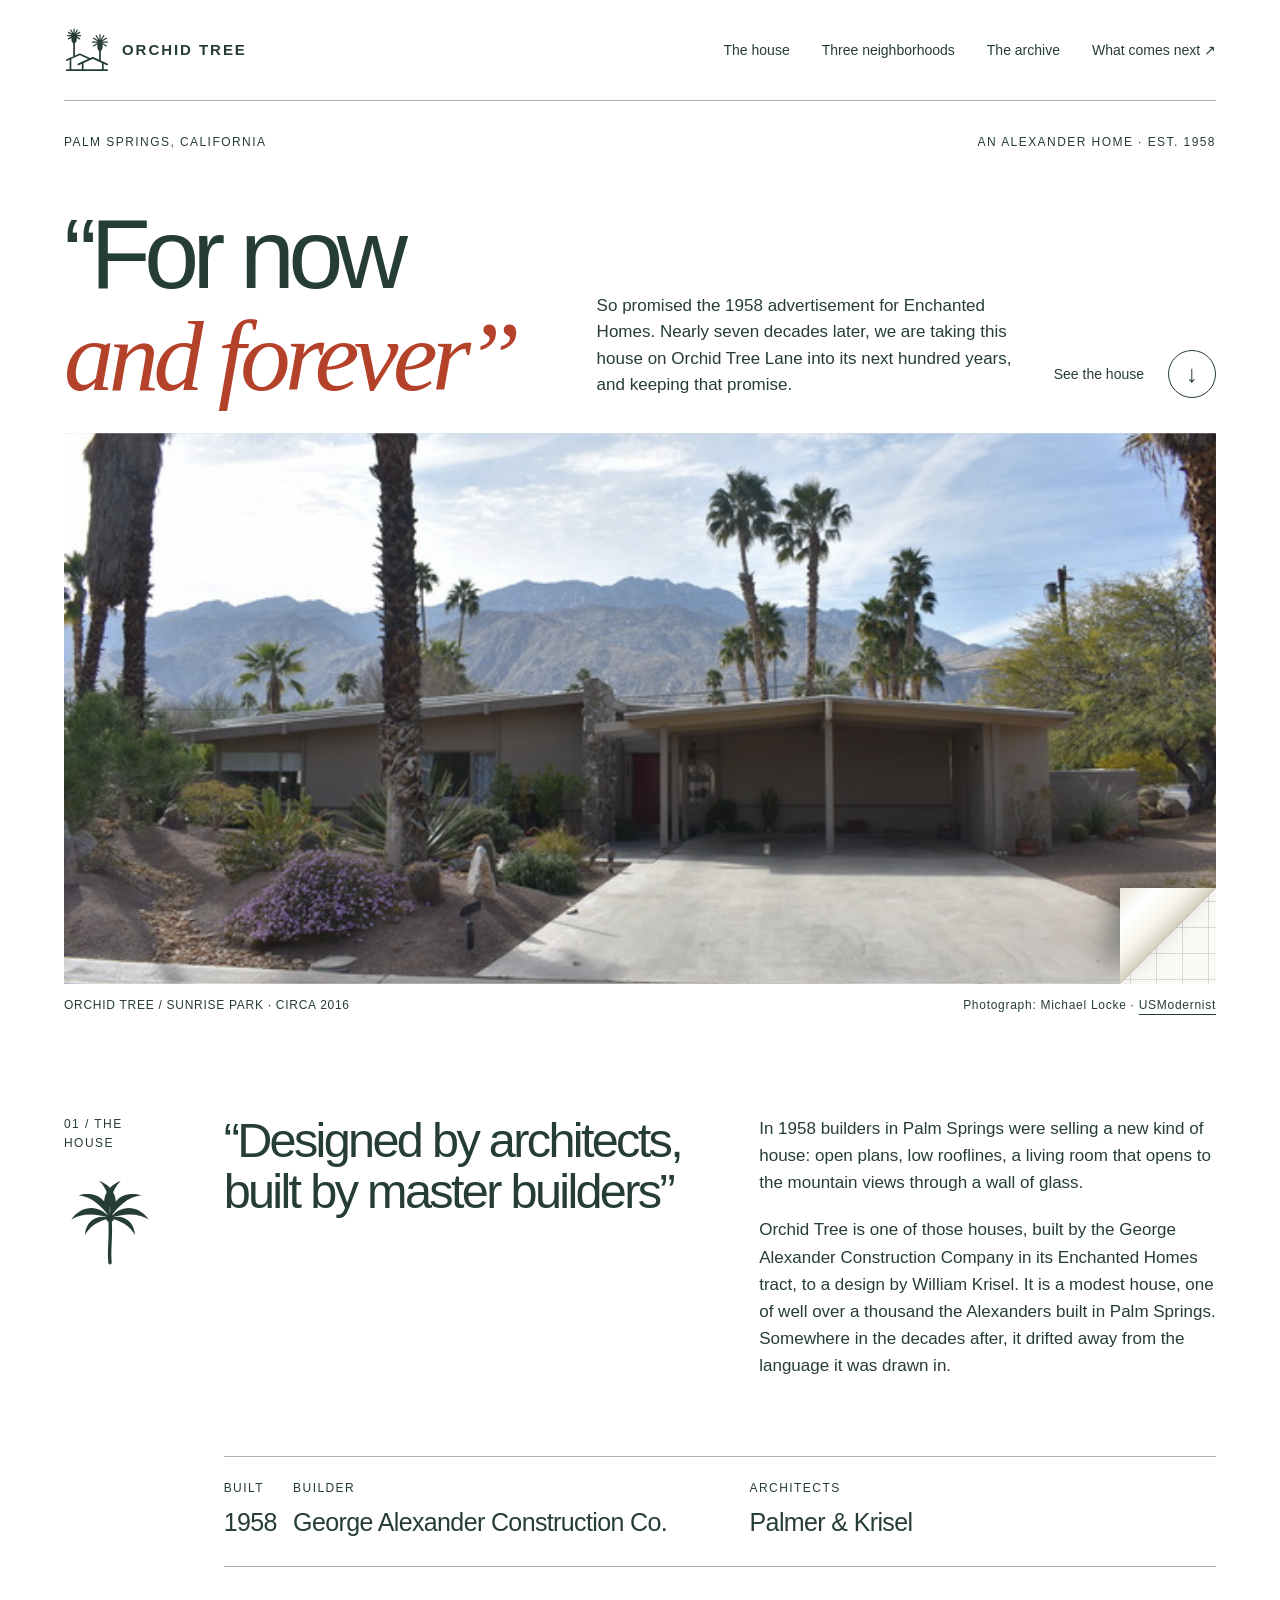
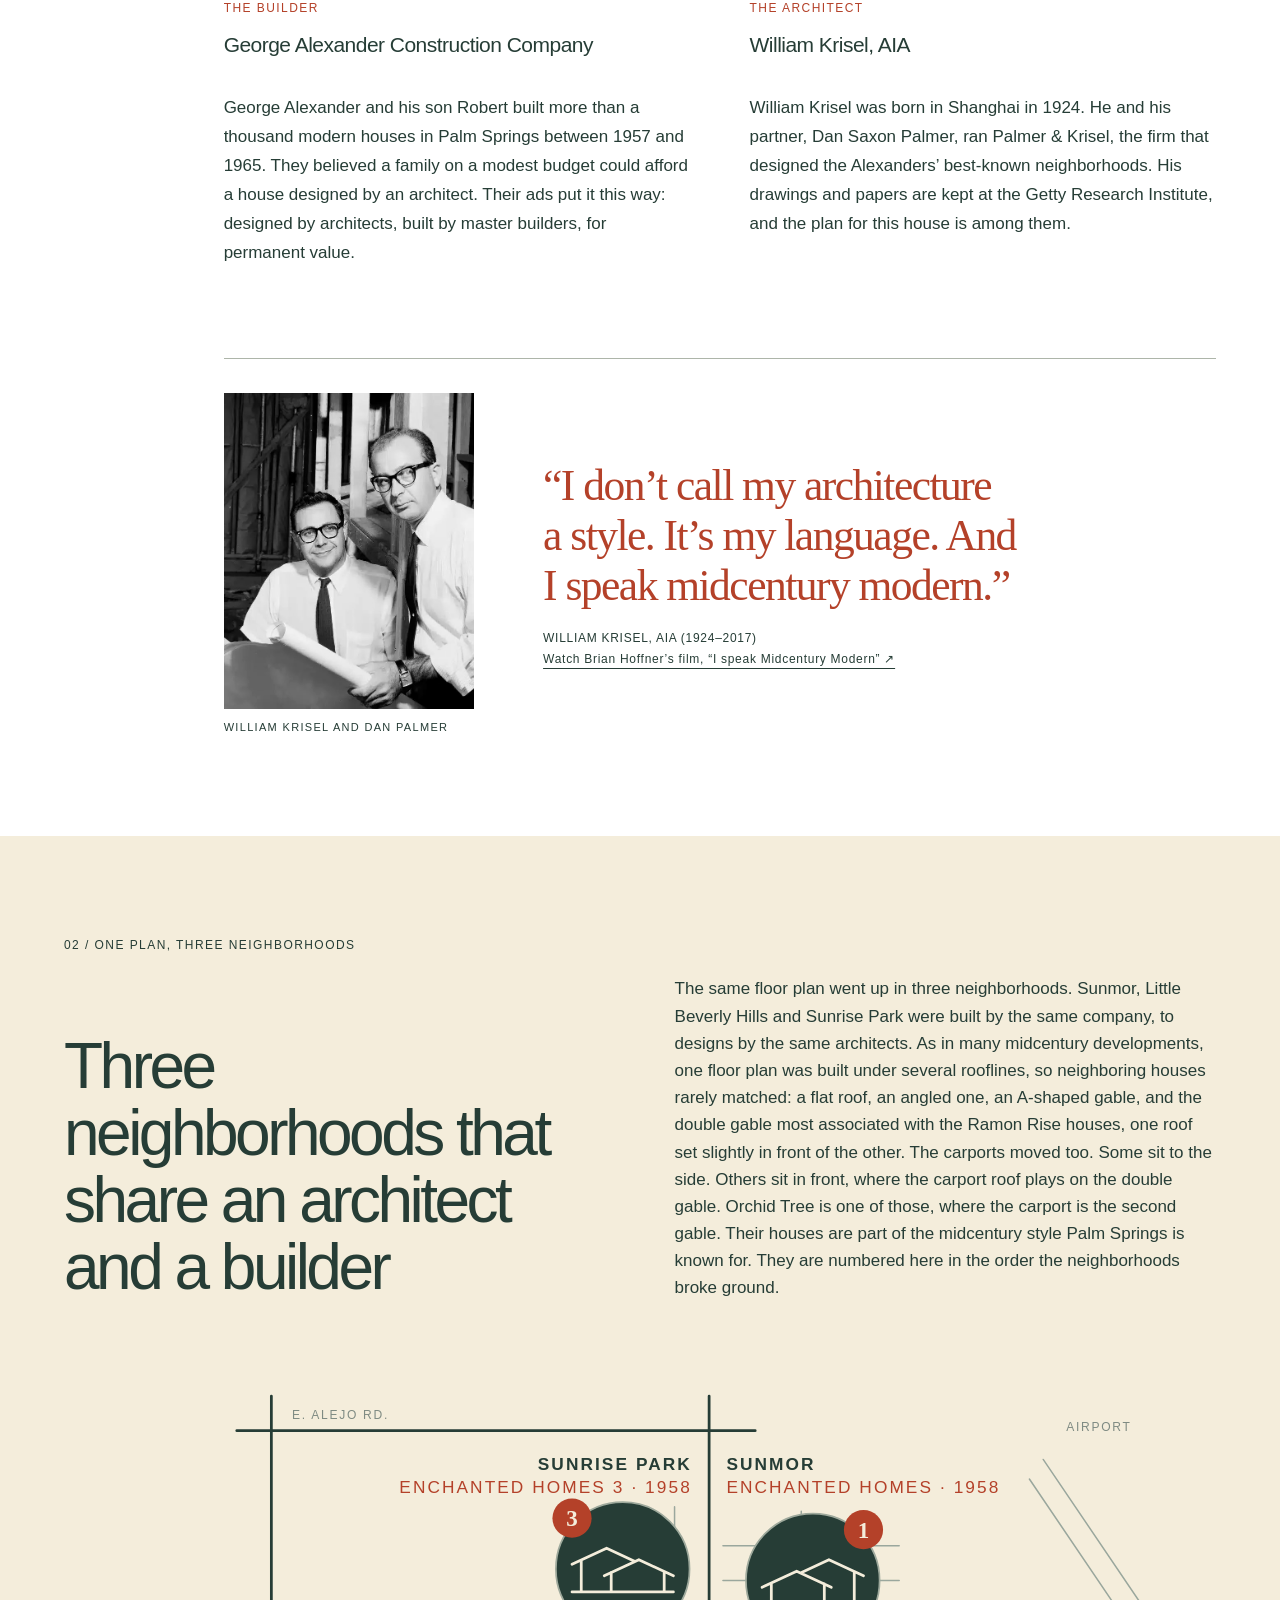
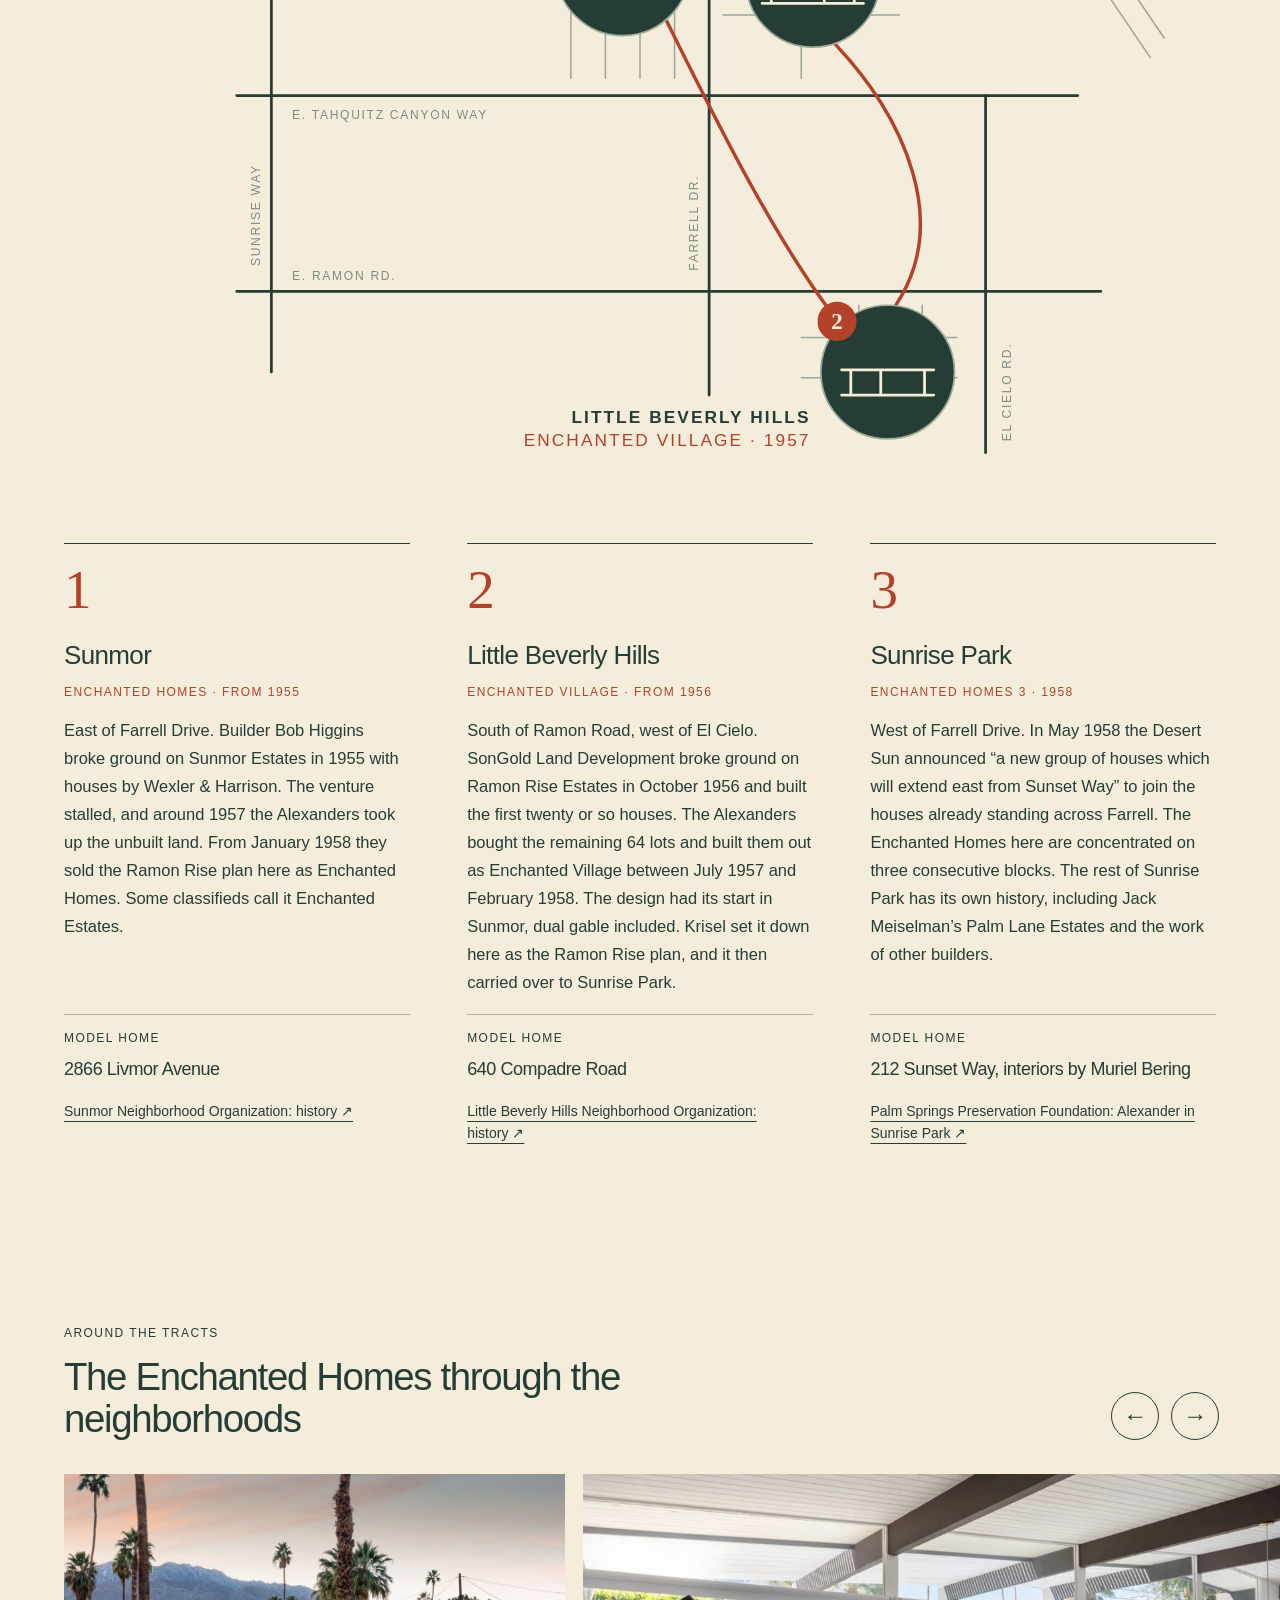
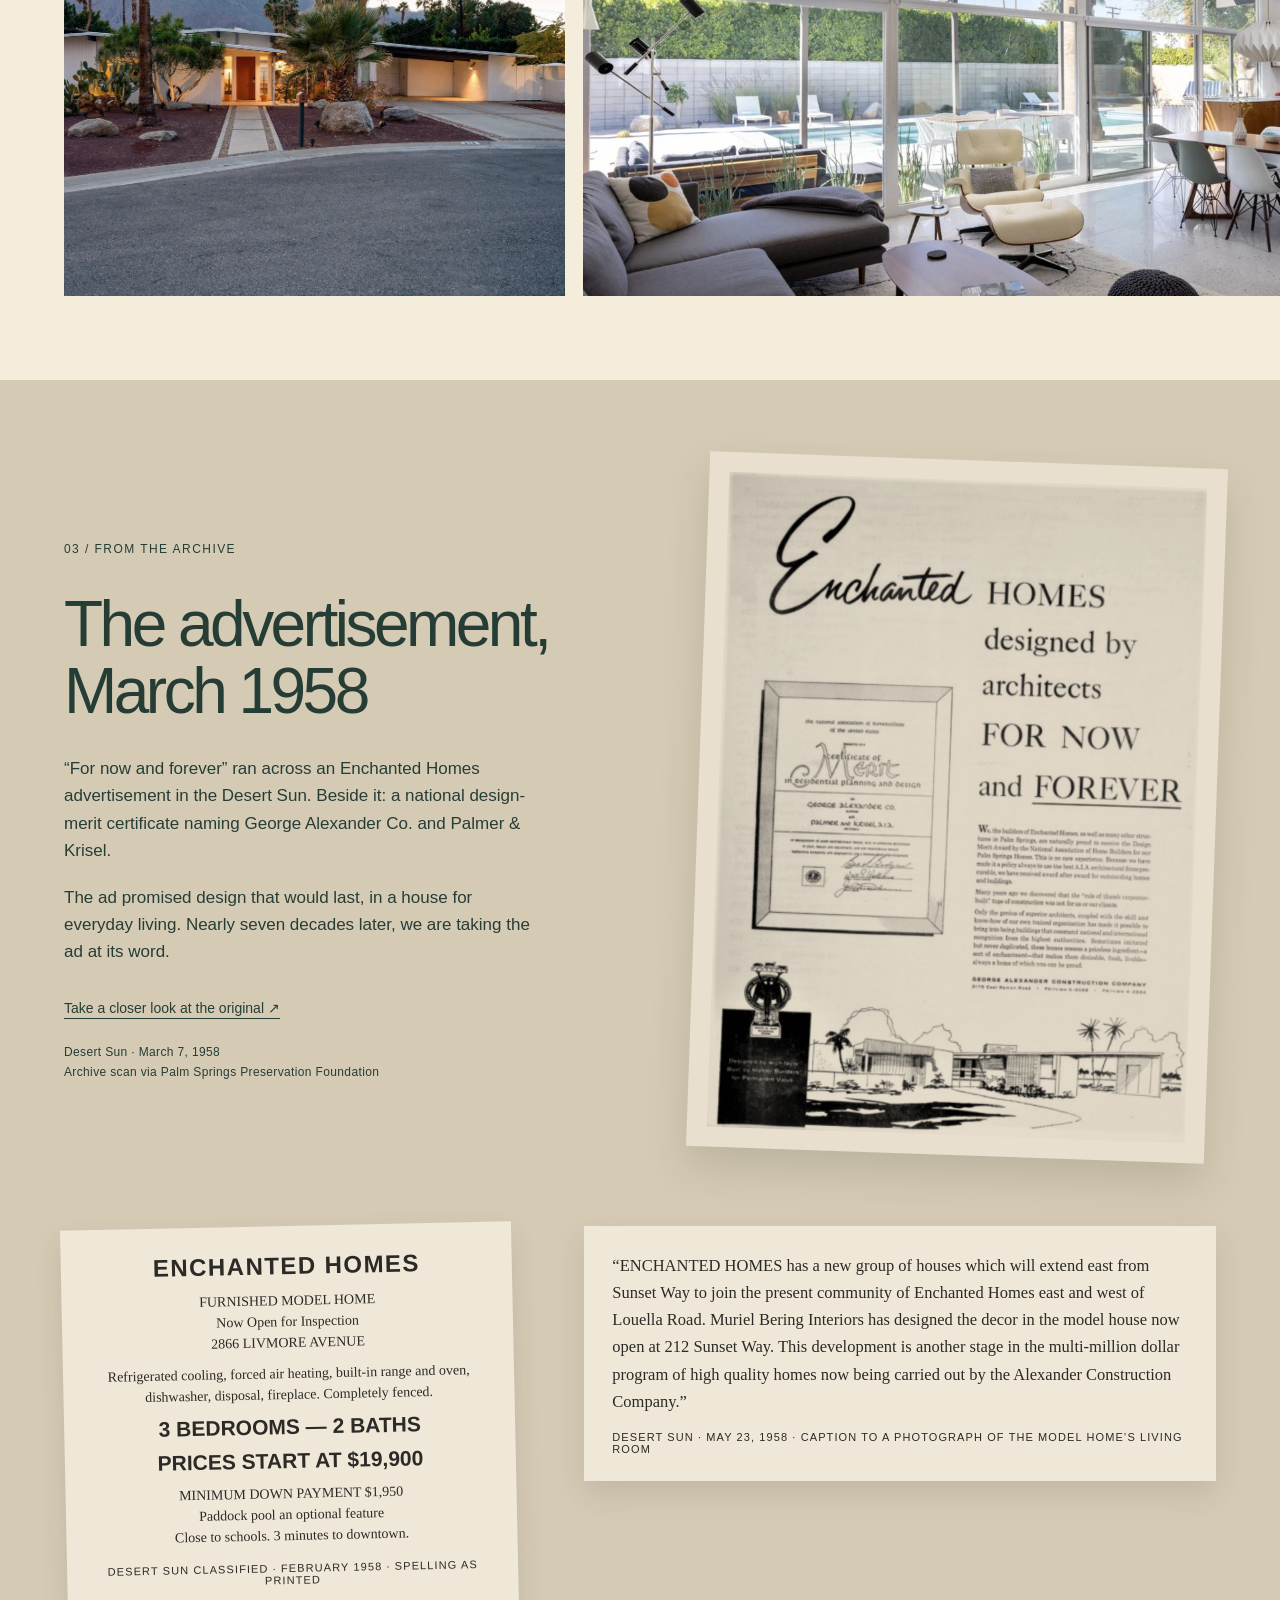
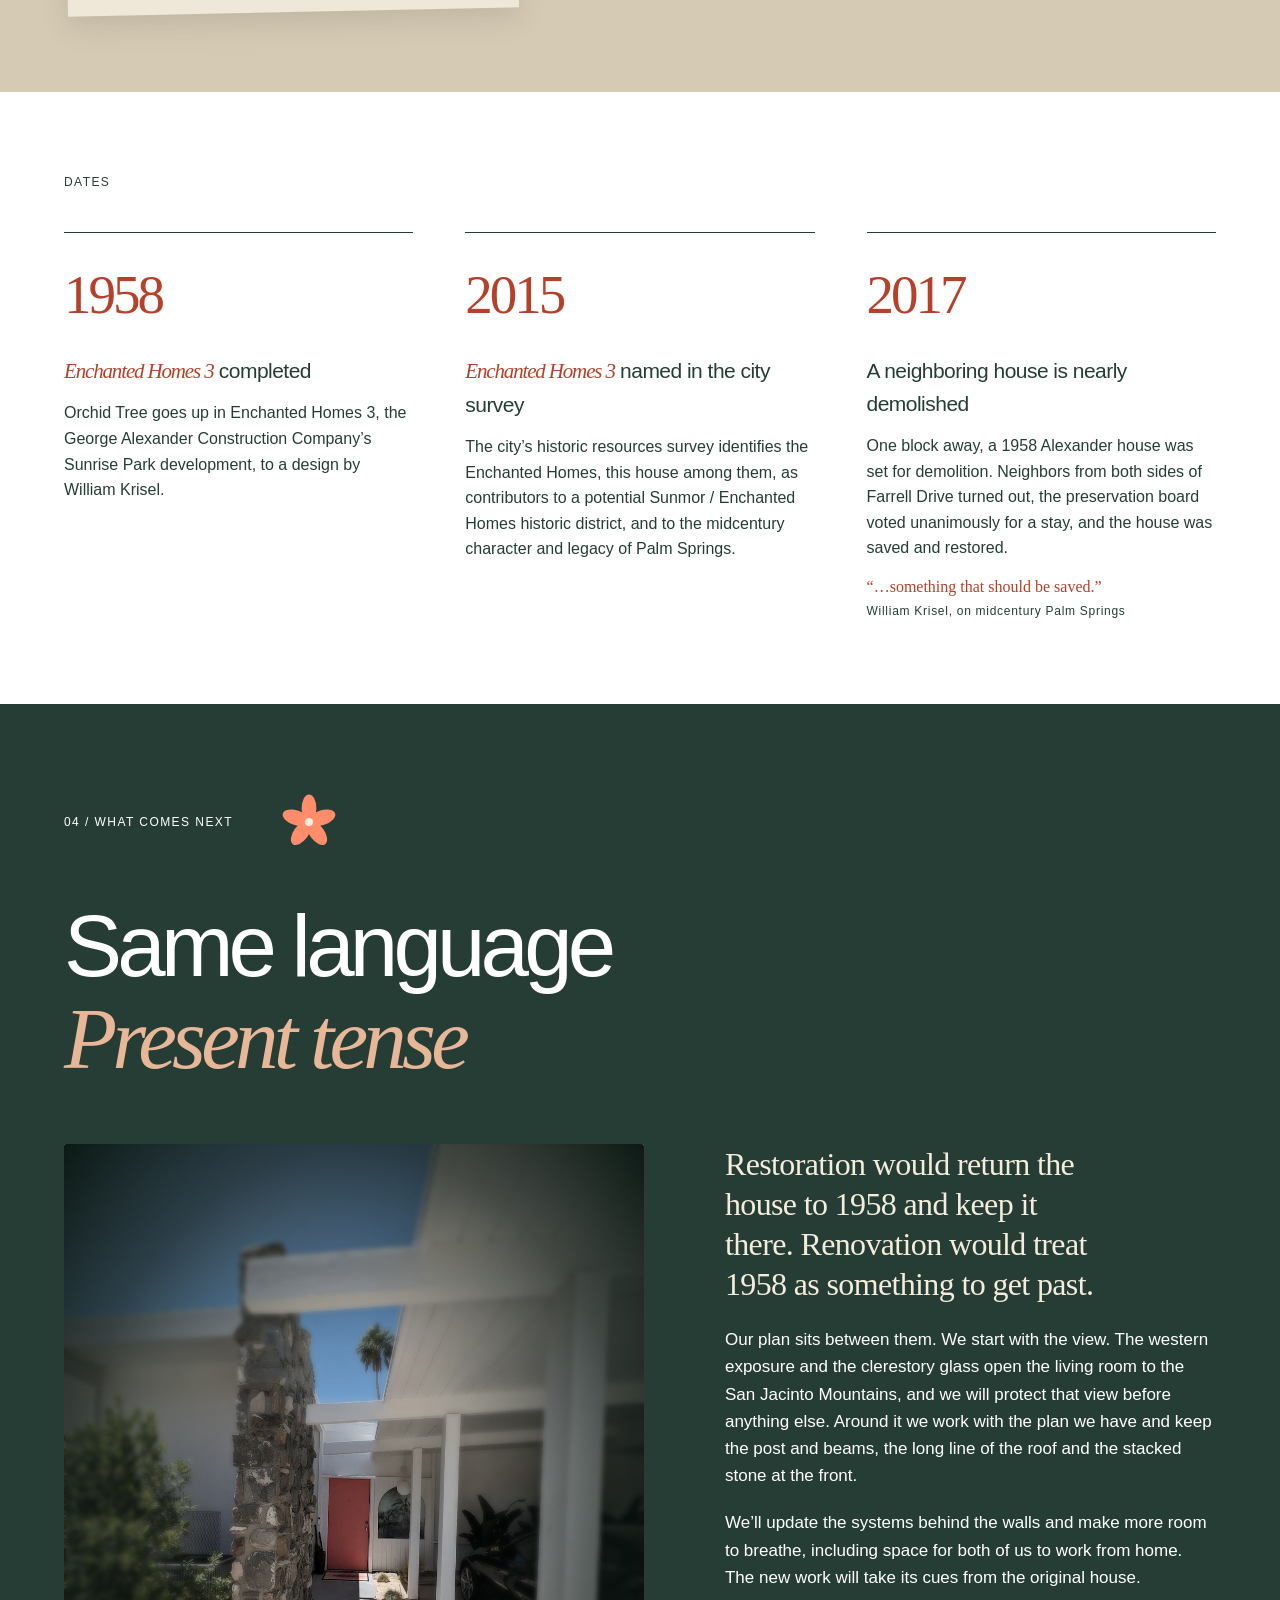
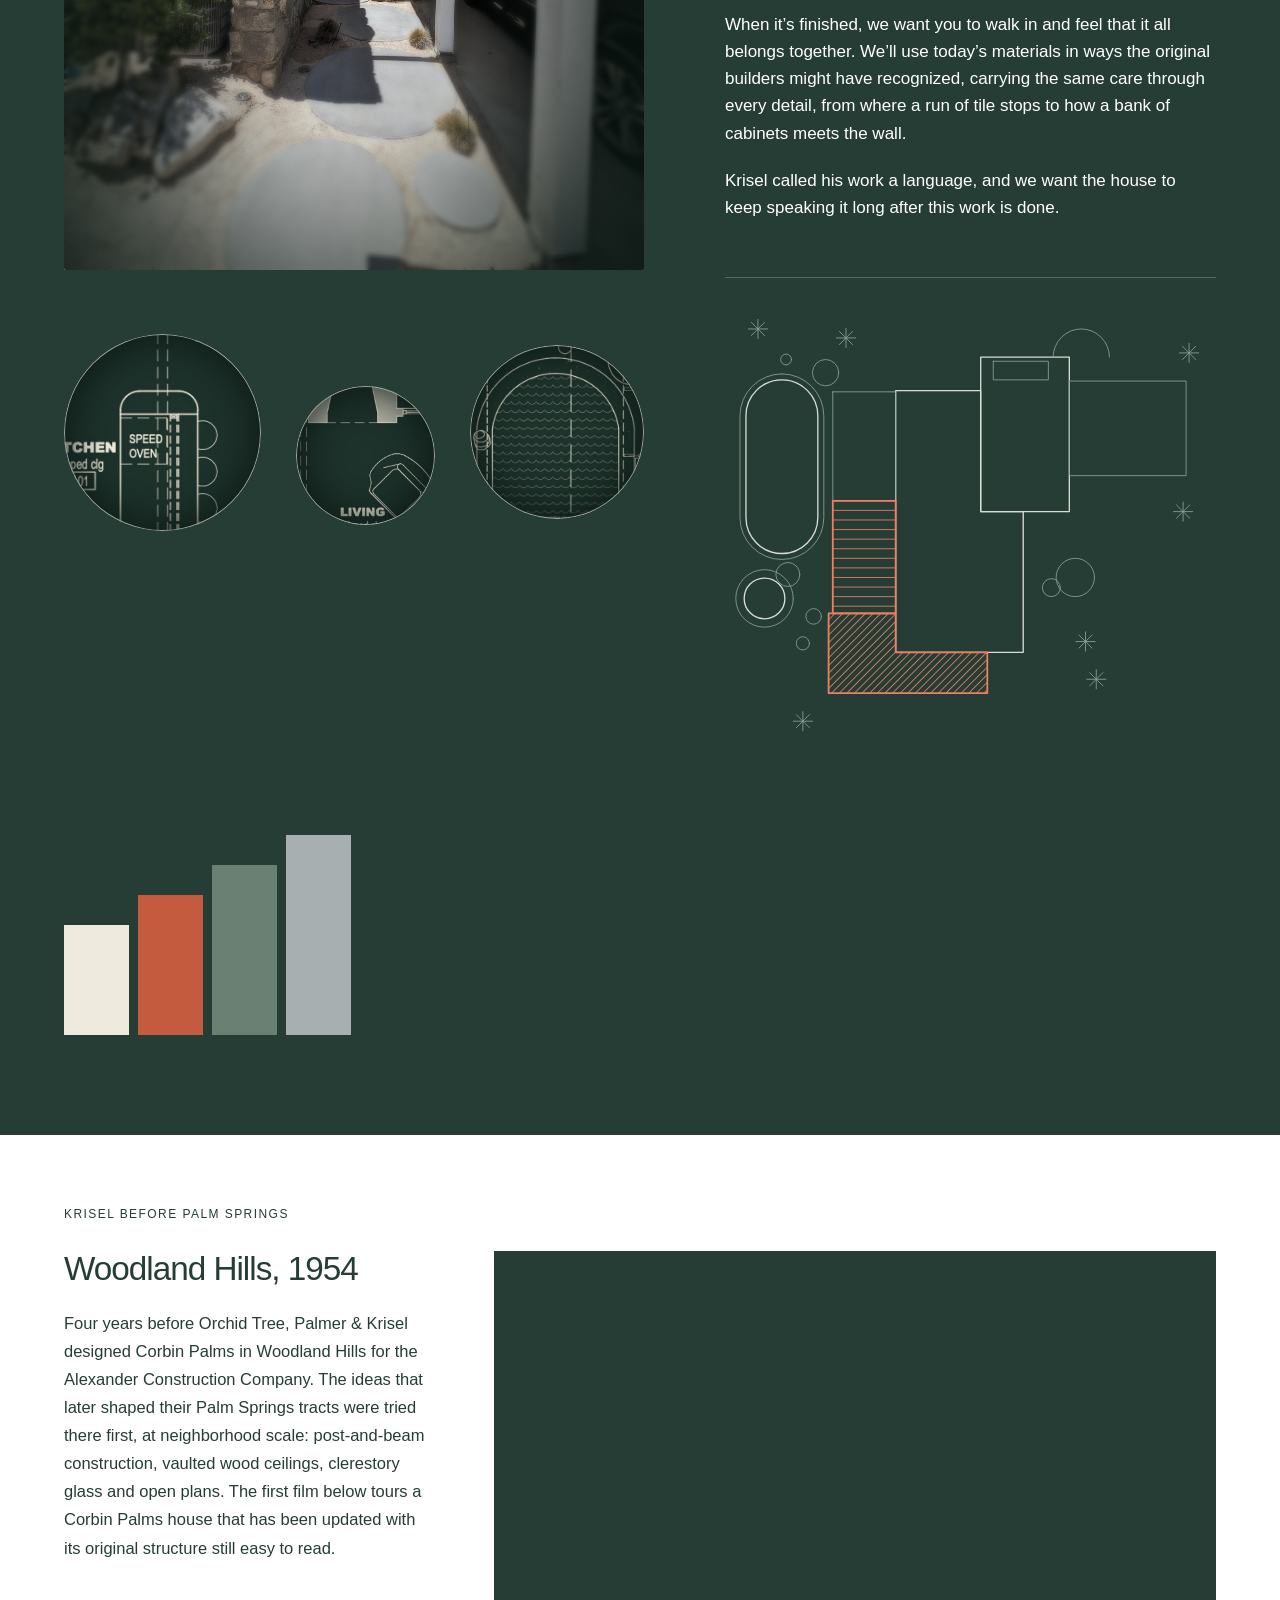
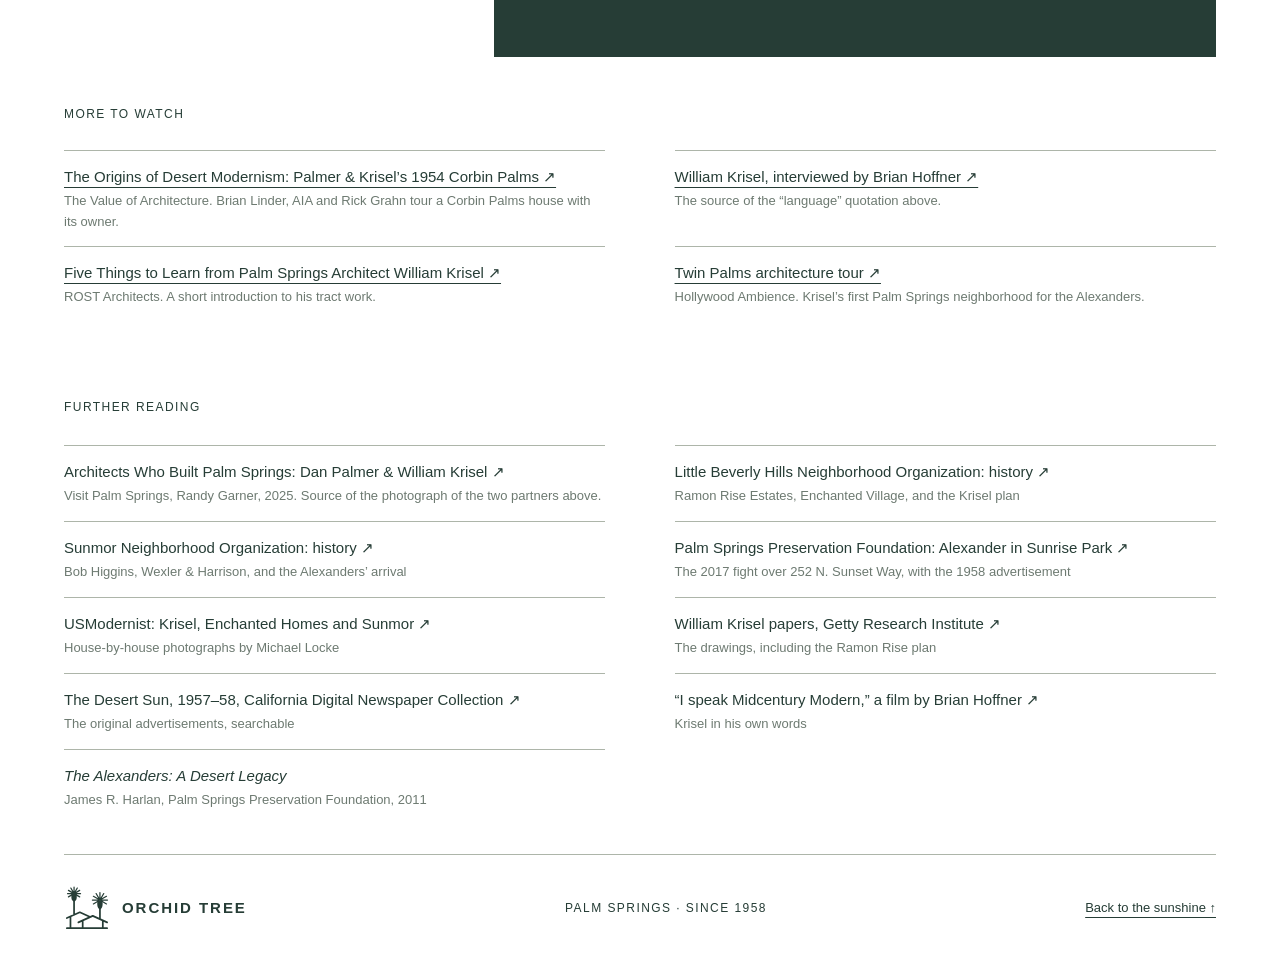
==== commit 8b8f32a0: "Hero caption: circa 2016 Co-Authored-By: Claude Sonnet 5 <noreply@anthropic.com>" ====
--- a/index.html
+++ b/index.html
@@ -2,7 +2,7 @@
 <html lang="en"><head><meta charset="utf-8"><meta name="viewport" content="width=device-width, initial-scale=1"><title>The Orchid Tree House · Enchanted Homes, Palm Springs, 1958</title><meta name="description" content="A 1958 Palmer &amp; Krisel house built by the George Alexander Construction Company in Palm Springs: its history, the three Enchanted tracts that share its plan, and a first look at the work ahead."><meta name="theme-color" content="#ffffff"><link rel="icon" href="data:image/svg+xml,%3Csvg xmlns='http://www.w3.org/2000/svg' viewBox='0 0 64 64'%3E%3Crect width='64' height='64' rx='13' fill='%23263d36'/%3E%3Cg transform='translate(5.8 4.6) scale(.82)' fill='none' stroke='%23f4eddb' stroke-width='2.8' stroke-linecap='round' stroke-linejoin='round'%3E%3Cpath d='M14 41.5V13M50 47.5V23M4 46L22 38L36.5 44.5M20 52L40 43L60 52M9 44.5V60M26 50V60M54 50V60M4 60H60'/%3E%3Cpath stroke-width='2' transform='translate(14 12)' d='M0 0L9 0M0 0L7.8 4.5M0 0L-7.8 4.5M0 0L-9 0M0 0L-7.8 -4.5M0 0L-4.5 -7.8M0 0L0 -9M0 0L4.5 -7.8M0 0L7.8 -4.5'/%3E%3Cpath stroke-width='2' transform='translate(50 21)' d='M0 0L10.5 0M0 0L9.1 5.3M0 0L-9.1 5.3M0 0L-10.5 0M0 0L-9.1 -5.3M0 0L-5.3 -9.1M0 0L0 -10.5M0 0L5.3 -9.1M0 0L9.1 -5.3'/%3E%3Cg fill='%23f4eddb' stroke='none'%3E%3Cpath transform='translate(14 12)' d='M-3.4 1C-4.6 8 -2.8 10 0 11.3C2.8 10 4.6 8 3.4 1Z'/%3E%3Cpath transform='translate(50 21)' d='M-3.4 1C-4.6 8 -2.8 12 0 13.1C2.8 12 4.6 8 3.4 1Z'/%3E%3C/g%3E%3C/g%3E%3C/svg%3E"><script>document.documentElement.classList.add('js')</script><link rel="stylesheet" href="style.css?v=20260919-facts-6"></head>
 <body><a class="skip" href="#story">Skip to content</a>
 <header><a class="brand" href="#top" aria-label="Orchid Tree home"><svg class="logo" viewBox="0 0 64 64" aria-hidden="true"><path d="M14 41.5V13M50 47.5V23M4 46L22 38L36.5 44.5M20 52L40 43L60 52M9 44.5V60M26 50V60M54 50V60M4 60H60"/><path class="lt" transform="translate(14 12)" d="M0 0L9 0M0 0L7.8 4.5M0 0L-7.8 4.5M0 0L-9 0M0 0L-7.8 -4.5M0 0L-4.5 -7.8M0 0L0 -9M0 0L4.5 -7.8M0 0L7.8 -4.5"/><path class="lt" transform="translate(50 21)" d="M0 0L10.5 0M0 0L9.1 5.3M0 0L-9.1 5.3M0 0L-10.5 0M0 0L-9.1 -5.3M0 0L-5.3 -9.1M0 0L0 -10.5M0 0L5.3 -9.1M0 0L9.1 -5.3"/><path class="lf" transform="translate(14 12)" d="M-3.4 1C-4.6 8 -2.8 10 0 11.3C2.8 10 4.6 8 3.4 1Z"/><path class="lf" transform="translate(50 21)" d="M-3.4 1C-4.6 8 -2.8 12 0 13.1C2.8 12 4.6 8 3.4 1Z"/></svg> ORCHID TREE</a><nav aria-label="Main navigation"><a href="#story">The house</a><a href="#tracts">Three neighborhoods</a><a href="#archive">The archive</a><a href="#next">What comes next <span aria-hidden="true">↗</span></a></nav></header>
-<main id="top"><section class="hero" aria-labelledby="title"><div class="eyebrow hero-meta"><span>PALM SPRINGS, CALIFORNIA</span><span>AN ALEXANDER HOME · EST. 1958</span></div><h1 id="title">“For now<br><em>and forever”</em></h1><div class="hero-bottom"><p class="hero-sub">So promised the 1958 advertisement for Enchanted Homes. Nearly seven decades later, we are taking this house on Orchid Tree Lane into its next hundred years, and keeping that promise.</p><a class="round-link" href="#story"><span>See the house</span><span class="circle" aria-hidden="true">↓</span></a></div><figure class="house-photo"><div class="peel" id="peel"><span class="peel-grid" aria-hidden="true"></span><svg class="peel-sheet" viewBox="0 0 420 300" aria-hidden="true"><defs><pattern id="ph" width="9" height="9" patternUnits="userSpaceOnUse" patternTransform="rotate(45)"><line x1="0" y1="0" x2="0" y2="9" stroke="#b44129" stroke-width="1.3"/></pattern></defs><rect x="275" y="120" width="70" height="56" fill="url(#ph)" stroke="#b44129" stroke-width="2"/><path d="M228 120H420M345 120V236M228 120V20" fill="none" stroke="#263d36" stroke-width="1.6"/><circle cx="292" cy="222" r="44" fill="none" stroke="#263d36" stroke-width="1.2"/><circle cx="292" cy="222" r="35" fill="none" stroke="#263d36" stroke-width=".8"/><circle cx="384" cy="196" r="26" fill="none" stroke="#263d36" stroke-width="1.4"/><circle cx="358" cy="230" r="8" fill="none" stroke="#263d36" stroke-width="1.2"/><circle cx="392" cy="150" r="9" fill="none" stroke="#263d36" stroke-width="1.1"/><path d="M345 136h10M345 152h6M345 168h10M345 184h6M345 200h10" stroke="#263d36" stroke-width="1"/></svg><span class="peel-note" aria-hidden="true"><span>SHEET 02</span><span><i>WHAT’S </i>NEXT ↘</span></span><img class="peel-top" src="assets/orchid-tree.jpg" alt="Orchid Tree’s low roofline and stacked stone beneath palms, with the San Jacinto Mountains behind the house" width="654" height="436" fetchpriority="high"><span class="peel-flap" aria-hidden="true"></span><a class="peel-hit" href="#next" aria-label="The corner of the photograph lifts to hint at what comes next. Jump to the next chapter."></a></div><figcaption><span>ORCHID TREE / SUNRISE PARK · CIRCA 2020</span><span>Photograph: Michael Locke · <a href="https://www.usmodernist.org/krisel-enchantedsunmor.htm">USModernist</a></span></figcaption></figure></section>
+<main id="top"><section class="hero" aria-labelledby="title"><div class="eyebrow hero-meta"><span>PALM SPRINGS, CALIFORNIA</span><span>AN ALEXANDER HOME · EST. 1958</span></div><h1 id="title">“For now<br><em>and forever”</em></h1><div class="hero-bottom"><p class="hero-sub">So promised the 1958 advertisement for Enchanted Homes. Nearly seven decades later, we are taking this house on Orchid Tree Lane into its next hundred years, and keeping that promise.</p><a class="round-link" href="#story"><span>See the house</span><span class="circle" aria-hidden="true">↓</span></a></div><figure class="house-photo"><div class="peel" id="peel"><span class="peel-grid" aria-hidden="true"></span><svg class="peel-sheet" viewBox="0 0 420 300" aria-hidden="true"><defs><pattern id="ph" width="9" height="9" patternUnits="userSpaceOnUse" patternTransform="rotate(45)"><line x1="0" y1="0" x2="0" y2="9" stroke="#b44129" stroke-width="1.3"/></pattern></defs><rect x="275" y="120" width="70" height="56" fill="url(#ph)" stroke="#b44129" stroke-width="2"/><path d="M228 120H420M345 120V236M228 120V20" fill="none" stroke="#263d36" stroke-width="1.6"/><circle cx="292" cy="222" r="44" fill="none" stroke="#263d36" stroke-width="1.2"/><circle cx="292" cy="222" r="35" fill="none" stroke="#263d36" stroke-width=".8"/><circle cx="384" cy="196" r="26" fill="none" stroke="#263d36" stroke-width="1.4"/><circle cx="358" cy="230" r="8" fill="none" stroke="#263d36" stroke-width="1.2"/><circle cx="392" cy="150" r="9" fill="none" stroke="#263d36" stroke-width="1.1"/><path d="M345 136h10M345 152h6M345 168h10M345 184h6M345 200h10" stroke="#263d36" stroke-width="1"/></svg><span class="peel-note" aria-hidden="true"><span>SHEET 02</span><span><i>WHAT’S </i>NEXT ↘</span></span><img class="peel-top" src="assets/orchid-tree.jpg" alt="Orchid Tree’s low roofline and stacked stone beneath palms, with the San Jacinto Mountains behind the house" width="654" height="436" fetchpriority="high"><span class="peel-flap" aria-hidden="true"></span><a class="peel-hit" href="#next" aria-label="The corner of the photograph lifts to hint at what comes next. Jump to the next chapter."></a></div><figcaption><span>ORCHID TREE / SUNRISE PARK · CIRCA 2016</span><span>Photograph: Michael Locke · <a href="https://www.usmodernist.org/krisel-enchantedsunmor.htm">USModernist</a></span></figcaption></figure></section>
 <section id="story" class="story section"><div class="section-label"><span>01 / THE HOUSE</span><span class="star" aria-hidden="true">✳</span></div><div class="story-main"><h2>“Designed by architects, built by master builders”</h2><div class="story-copy"><p>In 1958 builders in Palm Springs were selling a new kind of house: open plans, low rooflines, a living room that opens to the mountain views through a wall of glass.</p><p>Orchid Tree is one of those houses, built by the George Alexander Construction Company in its Enchanted Homes tract, to a design by William Krisel. It is a modest house, one of well over a thousand the Alexanders built in Palm Springs. Somewhere in the decades after, it drifted away from the language it was drawn in.</p></div><dl class="facts"><div><dt>BUILT</dt><dd>1958</dd></div><div><dt>BUILDER</dt><dd>George Alexander Construction&nbsp;Co.</dd></div><div><dt>ARCHITECTS</dt><dd>Palmer &amp; Krisel</dd></div></dl>
 <div class="lineage"><article><span class="eyebrow">THE BUILDER</span><h3>George Alexander Construction Company</h3><p>George Alexander and his son Robert built more than a thousand modern houses in Palm Springs between 1957 and 1965. They believed a family on a modest budget could afford a house designed by an architect. Their ads put it this way: designed by architects, built by master builders, for permanent value.</p></article><article><span class="eyebrow">THE ARCHITECT</span><h3>William Krisel, AIA</h3><p>William Krisel was born in Shanghai in 1924. He and his partner, Dan Saxon Palmer, ran Palmer &amp; Krisel, the firm that designed the Alexanders’ best-known neighborhoods. His drawings and papers are kept at the Getty Research Institute, and the plan for this house is among them.</p></article></div><figure class="krisel-quote"><div class="kq-photo"><img src="resources/krisel-palmer.jpg" loading="lazy" alt="William Krisel, seated with a roll of drawings, and Dan Palmer, standing, both in white shirts, ties and dark-rimmed glasses on a building site" width="607" height="767"><span class="eyebrow">WILLIAM KRISEL AND DAN PALMER</span></div><blockquote>“I don’t call my architecture a style. It’s my language. And I speak midcentury&nbsp;modern.”</blockquote><figcaption>WILLIAM KRISEL, AIA (1924–2017)<br><a href="https://youtu.be/ptNvBERfUKs" target="_blank" rel="noopener">Watch Brian Hoffner’s film, “I speak Midcentury Modern”&nbsp;↗</a></figcaption></figure></div></section>
 <section id="tracts" class="tracts section"><div class="tracts-head"><span class="eyebrow">02 / ONE PLAN, THREE NEIGHBORHOODS</span><h2>Three neighborhoods that share an architect and a builder</h2><p>The same floor plan went up in three neighborhoods. Sunmor, Little Beverly Hills and Sunrise Park were built by the same company, to designs by the same architects. As in many midcentury developments, one floor plan was built under several rooflines, so neighboring houses rarely matched: a flat roof, an angled one, an A-shaped gable, and the double gable most associated with the Ramon Rise houses, one roof set slightly in front of the other. The carports moved too. Some sit to the side. Others sit in front, where the carport roof plays on the double gable. Orchid Tree is one of those, where the carport is the second gable. Their houses are part of the midcentury style Palm Springs is known for. They are numbered here in the order the neighborhoods broke ground.</p></div>
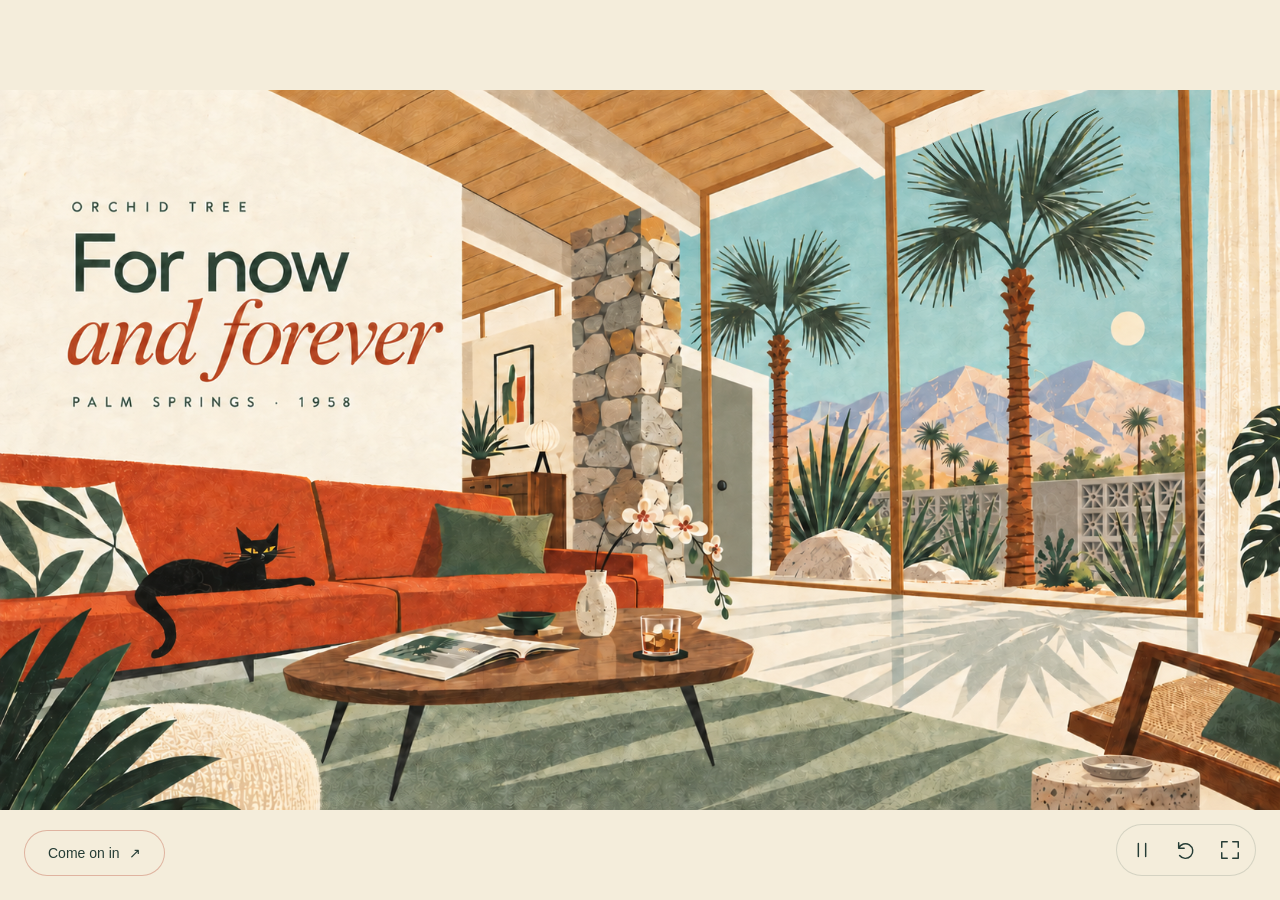
==== commit 86d19314: "Publish motion intro at /motion-intro/ with root entry gate and enter-bypass Co-Authored-By: Claude " ====
--- a/index.html
+++ b/index.html
@@ -1,5 +1,5 @@
 <!doctype html>
-<html lang="en"><head><meta charset="utf-8"><meta name="viewport" content="width=device-width, initial-scale=1"><title>The Orchid Tree House · Enchanted Homes, Palm Springs, 1958</title><meta name="description" content="A 1958 Palmer &amp; Krisel house built by the George Alexander Construction Company in Palm Springs: its history, the three Enchanted tracts that share its plan, and a first look at the work ahead."><meta name="theme-color" content="#ffffff"><link rel="icon" href="data:image/svg+xml,%3Csvg xmlns='http://www.w3.org/2000/svg' viewBox='0 0 64 64'%3E%3Crect width='64' height='64' rx='13' fill='%23263d36'/%3E%3Cg transform='translate(5.8 4.6) scale(.82)' fill='none' stroke='%23f4eddb' stroke-width='2.8' stroke-linecap='round' stroke-linejoin='round'%3E%3Cpath d='M14 41.5V13M50 47.5V23M4 46L22 38L36.5 44.5M20 52L40 43L60 52M9 44.5V60M26 50V60M54 50V60M4 60H60'/%3E%3Cpath stroke-width='2' transform='translate(14 12)' d='M0 0L9 0M0 0L7.8 4.5M0 0L-7.8 4.5M0 0L-9 0M0 0L-7.8 -4.5M0 0L-4.5 -7.8M0 0L0 -9M0 0L4.5 -7.8M0 0L7.8 -4.5'/%3E%3Cpath stroke-width='2' transform='translate(50 21)' d='M0 0L10.5 0M0 0L9.1 5.3M0 0L-9.1 5.3M0 0L-10.5 0M0 0L-9.1 -5.3M0 0L-5.3 -9.1M0 0L0 -10.5M0 0L5.3 -9.1M0 0L9.1 -5.3'/%3E%3Cg fill='%23f4eddb' stroke='none'%3E%3Cpath transform='translate(14 12)' d='M-3.4 1C-4.6 8 -2.8 10 0 11.3C2.8 10 4.6 8 3.4 1Z'/%3E%3Cpath transform='translate(50 21)' d='M-3.4 1C-4.6 8 -2.8 12 0 13.1C2.8 12 4.6 8 3.4 1Z'/%3E%3C/g%3E%3C/g%3E%3C/svg%3E"><script>document.documentElement.classList.add('js')</script><link rel="stylesheet" href="style.css?v=20260919-facts-6"></head>
+<html lang="en"><head><meta charset="utf-8"><meta name="viewport" content="width=device-width, initial-scale=1"><title>The Orchid Tree House · Enchanted Homes, Palm Springs, 1958</title><meta name="description" content="A 1958 Palmer &amp; Krisel house built by the George Alexander Construction Company in Palm Springs: its history, the three Enchanted tracts that share its plan, and a first look at the work ahead."><meta name="theme-color" content="#ffffff"><link rel="icon" href="data:image/svg+xml,%3Csvg xmlns='http://www.w3.org/2000/svg' viewBox='0 0 64 64'%3E%3Crect width='64' height='64' rx='13' fill='%23263d36'/%3E%3Cg transform='translate(5.8 4.6) scale(.82)' fill='none' stroke='%23f4eddb' stroke-width='2.8' stroke-linecap='round' stroke-linejoin='round'%3E%3Cpath d='M14 41.5V13M50 47.5V23M4 46L22 38L36.5 44.5M20 52L40 43L60 52M9 44.5V60M26 50V60M54 50V60M4 60H60'/%3E%3Cpath stroke-width='2' transform='translate(14 12)' d='M0 0L9 0M0 0L7.8 4.5M0 0L-7.8 4.5M0 0L-9 0M0 0L-7.8 -4.5M0 0L-4.5 -7.8M0 0L0 -9M0 0L4.5 -7.8M0 0L7.8 -4.5'/%3E%3Cpath stroke-width='2' transform='translate(50 21)' d='M0 0L10.5 0M0 0L9.1 5.3M0 0L-9.1 5.3M0 0L-10.5 0M0 0L-9.1 -5.3M0 0L-5.3 -9.1M0 0L0 -10.5M0 0L5.3 -9.1M0 0L9.1 -5.3'/%3E%3Cg fill='%23f4eddb' stroke='none'%3E%3Cpath transform='translate(14 12)' d='M-3.4 1C-4.6 8 -2.8 10 0 11.3C2.8 10 4.6 8 3.4 1Z'/%3E%3Cpath transform='translate(50 21)' d='M-3.4 1C-4.6 8 -2.8 12 0 13.1C2.8 12 4.6 8 3.4 1Z'/%3E%3C/g%3E%3C/g%3E%3C/svg%3E"><script>(function(){try{var l=location;if(l.hash)return;if(/[?&]enter\b/.test(l.search))return;if((document.referrer||'').indexOf('/motion-intro')>-1)return;if(matchMedia&&matchMedia('(prefers-reduced-motion: reduce)').matches)return;l.replace('motion-intro/');}catch(e){}})();</script><script>document.documentElement.classList.add('js')</script><link rel="stylesheet" href="style.css?v=20260919-facts-6"></head>
 <body><a class="skip" href="#story">Skip to content</a>
 <header><a class="brand" href="#top" aria-label="Orchid Tree home"><svg class="logo" viewBox="0 0 64 64" aria-hidden="true"><path d="M14 41.5V13M50 47.5V23M4 46L22 38L36.5 44.5M20 52L40 43L60 52M9 44.5V60M26 50V60M54 50V60M4 60H60"/><path class="lt" transform="translate(14 12)" d="M0 0L9 0M0 0L7.8 4.5M0 0L-7.8 4.5M0 0L-9 0M0 0L-7.8 -4.5M0 0L-4.5 -7.8M0 0L0 -9M0 0L4.5 -7.8M0 0L7.8 -4.5"/><path class="lt" transform="translate(50 21)" d="M0 0L10.5 0M0 0L9.1 5.3M0 0L-9.1 5.3M0 0L-10.5 0M0 0L-9.1 -5.3M0 0L-5.3 -9.1M0 0L0 -10.5M0 0L5.3 -9.1M0 0L9.1 -5.3"/><path class="lf" transform="translate(14 12)" d="M-3.4 1C-4.6 8 -2.8 10 0 11.3C2.8 10 4.6 8 3.4 1Z"/><path class="lf" transform="translate(50 21)" d="M-3.4 1C-4.6 8 -2.8 12 0 13.1C2.8 12 4.6 8 3.4 1Z"/></svg> ORCHID TREE</a><nav aria-label="Main navigation"><a href="#story">The house</a><a href="#tracts">Three neighborhoods</a><a href="#archive">The archive</a><a href="#next">What comes next <span aria-hidden="true">↗</span></a></nav></header>
 <main id="top"><section class="hero" aria-labelledby="title"><div class="eyebrow hero-meta"><span>PALM SPRINGS, CALIFORNIA</span><span>AN ALEXANDER HOME · EST. 1958</span></div><h1 id="title">“For now<br><em>and forever”</em></h1><div class="hero-bottom"><p class="hero-sub">So promised the 1958 advertisement for Enchanted Homes. Nearly seven decades later, we are taking this house on Orchid Tree Lane into its next hundred years, and keeping that promise.</p><a class="round-link" href="#story"><span>See the house</span><span class="circle" aria-hidden="true">↓</span></a></div><figure class="house-photo"><div class="peel" id="peel"><span class="peel-grid" aria-hidden="true"></span><svg class="peel-sheet" viewBox="0 0 420 300" aria-hidden="true"><defs><pattern id="ph" width="9" height="9" patternUnits="userSpaceOnUse" patternTransform="rotate(45)"><line x1="0" y1="0" x2="0" y2="9" stroke="#b44129" stroke-width="1.3"/></pattern></defs><rect x="275" y="120" width="70" height="56" fill="url(#ph)" stroke="#b44129" stroke-width="2"/><path d="M228 120H420M345 120V236M228 120V20" fill="none" stroke="#263d36" stroke-width="1.6"/><circle cx="292" cy="222" r="44" fill="none" stroke="#263d36" stroke-width="1.2"/><circle cx="292" cy="222" r="35" fill="none" stroke="#263d36" stroke-width=".8"/><circle cx="384" cy="196" r="26" fill="none" stroke="#263d36" stroke-width="1.4"/><circle cx="358" cy="230" r="8" fill="none" stroke="#263d36" stroke-width="1.2"/><circle cx="392" cy="150" r="9" fill="none" stroke="#263d36" stroke-width="1.1"/><path d="M345 136h10M345 152h6M345 168h10M345 184h6M345 200h10" stroke="#263d36" stroke-width="1"/></svg><span class="peel-note" aria-hidden="true"><span>SHEET 02</span><span><i>WHAT’S </i>NEXT ↘</span></span><img class="peel-top" src="assets/orchid-tree.jpg" alt="Orchid Tree’s low roofline and stacked stone beneath palms, with the San Jacinto Mountains behind the house" width="654" height="436" fetchpriority="high"><span class="peel-flap" aria-hidden="true"></span><a class="peel-hit" href="#next" aria-label="The corner of the photograph lifts to hint at what comes next. Jump to the next chapter."></a></div><figcaption><span>ORCHID TREE / SUNRISE PARK · CIRCA 2016</span><span>Photograph: Michael Locke · <a href="https://www.usmodernist.org/krisel-enchantedsunmor.htm">USModernist</a></span></figcaption></figure></section>
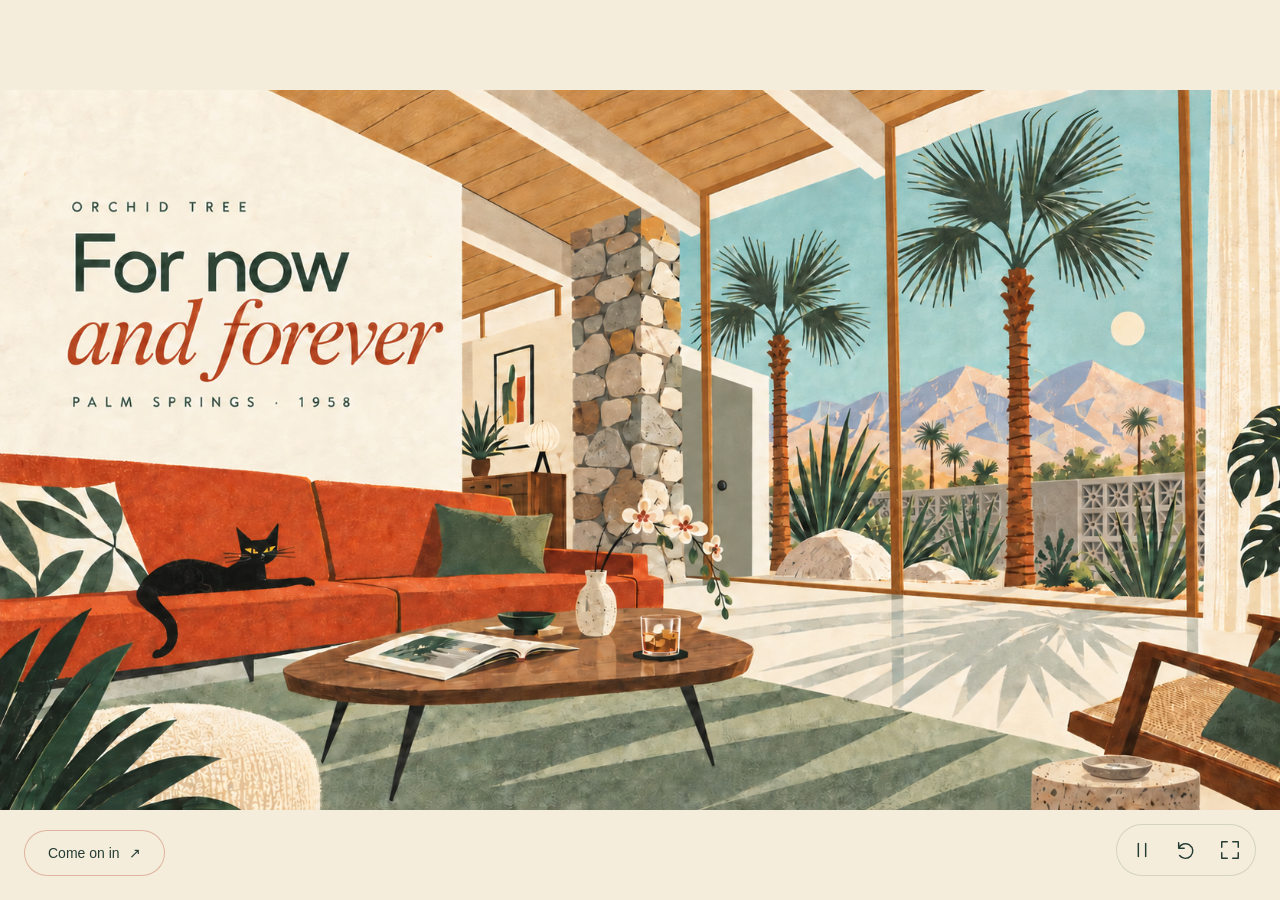
==== commit fb2cf9c7: "Intro: door fades straight into the page, five-visit cap, replay link Co-Authored-By: Claude Fable 5" ====
--- a/index.html
+++ b/index.html
@@ -1,5 +1,5 @@
 <!doctype html>
-<html lang="en"><head><meta charset="utf-8"><meta name="viewport" content="width=device-width, initial-scale=1"><title>The Orchid Tree House · Enchanted Homes, Palm Springs, 1958</title><meta name="description" content="A 1958 Palmer &amp; Krisel house built by the George Alexander Construction Company in Palm Springs: its history, the three Enchanted tracts that share its plan, and a first look at the work ahead."><meta name="theme-color" content="#ffffff"><link rel="icon" href="data:image/svg+xml,%3Csvg xmlns='http://www.w3.org/2000/svg' viewBox='0 0 64 64'%3E%3Crect width='64' height='64' rx='13' fill='%23263d36'/%3E%3Cg transform='translate(5.8 4.6) scale(.82)' fill='none' stroke='%23f4eddb' stroke-width='2.8' stroke-linecap='round' stroke-linejoin='round'%3E%3Cpath d='M14 41.5V13M50 47.5V23M4 46L22 38L36.5 44.5M20 52L40 43L60 52M9 44.5V60M26 50V60M54 50V60M4 60H60'/%3E%3Cpath stroke-width='2' transform='translate(14 12)' d='M0 0L9 0M0 0L7.8 4.5M0 0L-7.8 4.5M0 0L-9 0M0 0L-7.8 -4.5M0 0L-4.5 -7.8M0 0L0 -9M0 0L4.5 -7.8M0 0L7.8 -4.5'/%3E%3Cpath stroke-width='2' transform='translate(50 21)' d='M0 0L10.5 0M0 0L9.1 5.3M0 0L-9.1 5.3M0 0L-10.5 0M0 0L-9.1 -5.3M0 0L-5.3 -9.1M0 0L0 -10.5M0 0L5.3 -9.1M0 0L9.1 -5.3'/%3E%3Cg fill='%23f4eddb' stroke='none'%3E%3Cpath transform='translate(14 12)' d='M-3.4 1C-4.6 8 -2.8 10 0 11.3C2.8 10 4.6 8 3.4 1Z'/%3E%3Cpath transform='translate(50 21)' d='M-3.4 1C-4.6 8 -2.8 12 0 13.1C2.8 12 4.6 8 3.4 1Z'/%3E%3C/g%3E%3C/g%3E%3C/svg%3E"><script>(function(){try{var l=location;if(l.hash)return;if(/[?&]enter\b/.test(l.search))return;if((document.referrer||'').indexOf('/motion-intro')>-1)return;if(matchMedia&&matchMedia('(prefers-reduced-motion: reduce)').matches)return;l.replace('motion-intro/');}catch(e){}})();</script><script>document.documentElement.classList.add('js')</script><link rel="stylesheet" href="style.css?v=20260919-facts-6"></head>
+<html lang="en"><head><meta charset="utf-8"><meta name="viewport" content="width=device-width, initial-scale=1"><title>The Orchid Tree House · Enchanted Homes, Palm Springs, 1958</title><meta name="description" content="A 1958 Palmer &amp; Krisel house built by the George Alexander Construction Company in Palm Springs: its history, the three Enchanted tracts that share its plan, and a first look at the work ahead."><meta name="theme-color" content="#ffffff"><link rel="icon" href="data:image/svg+xml,%3Csvg xmlns='http://www.w3.org/2000/svg' viewBox='0 0 64 64'%3E%3Crect width='64' height='64' rx='13' fill='%23263d36'/%3E%3Cg transform='translate(5.8 4.6) scale(.82)' fill='none' stroke='%23f4eddb' stroke-width='2.8' stroke-linecap='round' stroke-linejoin='round'%3E%3Cpath d='M14 41.5V13M50 47.5V23M4 46L22 38L36.5 44.5M20 52L40 43L60 52M9 44.5V60M26 50V60M54 50V60M4 60H60'/%3E%3Cpath stroke-width='2' transform='translate(14 12)' d='M0 0L9 0M0 0L7.8 4.5M0 0L-7.8 4.5M0 0L-9 0M0 0L-7.8 -4.5M0 0L-4.5 -7.8M0 0L0 -9M0 0L4.5 -7.8M0 0L7.8 -4.5'/%3E%3Cpath stroke-width='2' transform='translate(50 21)' d='M0 0L10.5 0M0 0L9.1 5.3M0 0L-9.1 5.3M0 0L-10.5 0M0 0L-9.1 -5.3M0 0L-5.3 -9.1M0 0L0 -10.5M0 0L5.3 -9.1M0 0L9.1 -5.3'/%3E%3Cg fill='%23f4eddb' stroke='none'%3E%3Cpath transform='translate(14 12)' d='M-3.4 1C-4.6 8 -2.8 10 0 11.3C2.8 10 4.6 8 3.4 1Z'/%3E%3Cpath transform='translate(50 21)' d='M-3.4 1C-4.6 8 -2.8 12 0 13.1C2.8 12 4.6 8 3.4 1Z'/%3E%3C/g%3E%3C/g%3E%3C/svg%3E"><script>(function(){try{var l=location;if(/[?&]enter\b/.test(l.search)){document.documentElement.classList.add('arriving');try{history.replaceState(null,'',l.pathname+l.hash)}catch(e){}return}if(l.hash)return;if((document.referrer||'').indexOf('/motion-intro')>-1)return;if(matchMedia&&matchMedia('(prefers-reduced-motion: reduce)').matches)return;var n=0;try{n=+(localStorage.getItem('otIntroSeen')||0);if(n>=5)return;localStorage.setItem('otIntroSeen',n+1)}catch(e){}l.replace('motion-intro/');}catch(e){}})();</script><style>.arriving body{animation:ot-arrive 1.1s ease both}@keyframes ot-arrive{from{opacity:0}to{opacity:1}}@media(prefers-reduced-motion:reduce){.arriving body{animation:none}}</style><script>document.documentElement.classList.add('js')</script><link rel="stylesheet" href="style.css?v=20260919-facts-6"></head>
 <body><a class="skip" href="#story">Skip to content</a>
 <header><a class="brand" href="#top" aria-label="Orchid Tree home"><svg class="logo" viewBox="0 0 64 64" aria-hidden="true"><path d="M14 41.5V13M50 47.5V23M4 46L22 38L36.5 44.5M20 52L40 43L60 52M9 44.5V60M26 50V60M54 50V60M4 60H60"/><path class="lt" transform="translate(14 12)" d="M0 0L9 0M0 0L7.8 4.5M0 0L-7.8 4.5M0 0L-9 0M0 0L-7.8 -4.5M0 0L-4.5 -7.8M0 0L0 -9M0 0L4.5 -7.8M0 0L7.8 -4.5"/><path class="lt" transform="translate(50 21)" d="M0 0L10.5 0M0 0L9.1 5.3M0 0L-9.1 5.3M0 0L-10.5 0M0 0L-9.1 -5.3M0 0L-5.3 -9.1M0 0L0 -10.5M0 0L5.3 -9.1M0 0L9.1 -5.3"/><path class="lf" transform="translate(14 12)" d="M-3.4 1C-4.6 8 -2.8 10 0 11.3C2.8 10 4.6 8 3.4 1Z"/><path class="lf" transform="translate(50 21)" d="M-3.4 1C-4.6 8 -2.8 12 0 13.1C2.8 12 4.6 8 3.4 1Z"/></svg> ORCHID TREE</a><nav aria-label="Main navigation"><a href="#story">The house</a><a href="#tracts">Three neighborhoods</a><a href="#archive">The archive</a><a href="#next">What comes next <span aria-hidden="true">↗</span></a></nav></header>
 <main id="top"><section class="hero" aria-labelledby="title"><div class="eyebrow hero-meta"><span>PALM SPRINGS, CALIFORNIA</span><span>AN ALEXANDER HOME · EST. 1958</span></div><h1 id="title">“For now<br><em>and forever”</em></h1><div class="hero-bottom"><p class="hero-sub">So promised the 1958 advertisement for Enchanted Homes. Nearly seven decades later, we are taking this house on Orchid Tree Lane into its next hundred years, and keeping that promise.</p><a class="round-link" href="#story"><span>See the house</span><span class="circle" aria-hidden="true">↓</span></a></div><figure class="house-photo"><div class="peel" id="peel"><span class="peel-grid" aria-hidden="true"></span><svg class="peel-sheet" viewBox="0 0 420 300" aria-hidden="true"><defs><pattern id="ph" width="9" height="9" patternUnits="userSpaceOnUse" patternTransform="rotate(45)"><line x1="0" y1="0" x2="0" y2="9" stroke="#b44129" stroke-width="1.3"/></pattern></defs><rect x="275" y="120" width="70" height="56" fill="url(#ph)" stroke="#b44129" stroke-width="2"/><path d="M228 120H420M345 120V236M228 120V20" fill="none" stroke="#263d36" stroke-width="1.6"/><circle cx="292" cy="222" r="44" fill="none" stroke="#263d36" stroke-width="1.2"/><circle cx="292" cy="222" r="35" fill="none" stroke="#263d36" stroke-width=".8"/><circle cx="384" cy="196" r="26" fill="none" stroke="#263d36" stroke-width="1.4"/><circle cx="358" cy="230" r="8" fill="none" stroke="#263d36" stroke-width="1.2"/><circle cx="392" cy="150" r="9" fill="none" stroke="#263d36" stroke-width="1.1"/><path d="M345 136h10M345 152h6M345 168h10M345 184h6M345 200h10" stroke="#263d36" stroke-width="1"/></svg><span class="peel-note" aria-hidden="true"><span>SHEET 02</span><span><i>WHAT’S </i>NEXT ↘</span></span><img class="peel-top" src="assets/orchid-tree.jpg" alt="Orchid Tree’s low roofline and stacked stone beneath palms, with the San Jacinto Mountains behind the house" width="654" height="436" fetchpriority="high"><span class="peel-flap" aria-hidden="true"></span><a class="peel-hit" href="#next" aria-label="The corner of the photograph lifts to hint at what comes next. Jump to the next chapter."></a></div><figcaption><span>ORCHID TREE / SUNRISE PARK · CIRCA 2016</span><span>Photograph: Michael Locke · <a href="https://www.usmodernist.org/krisel-enchantedsunmor.htm">USModernist</a></span></figcaption></figure></section>
@@ -52,7 +52,7 @@
 <div class="next-bottom"><div class="swatches" aria-label="Design direction: warm white, coral, deep green and silver"><span></span><span></span><span></span><span></span></div><div></div></div></section>
 <section class="reading krisel" id="krisel"><span class="eyebrow">KRISEL BEFORE PALM SPRINGS</span><div class="krisel-intro"><h3>Woodland Hills, 1954</h3><p>Four years before Orchid Tree, Palmer &amp; Krisel designed Corbin Palms in Woodland Hills for the Alexander Construction Company. The ideas that later shaped their Palm Springs tracts were tried there first, at neighborhood scale: post-and-beam construction, vaulted wood ceilings, clerestory glass and open plans. The first film below tours a Corbin Palms house that has been updated with its original structure still easy to read.</p></div><div class="krisel-video"><iframe src="https://www.youtube-nocookie.com/embed/gu4zrHk38-c" title="The Origins of Desert Modernism: Palmer &amp; Krisel’s 1954 Corbin Palms" loading="lazy" allow="accelerometer; encrypted-media; gyroscope; picture-in-picture; fullscreen" allowfullscreen referrerpolicy="strict-origin-when-cross-origin"></iframe></div><span class="eyebrow watch">MORE TO WATCH</span><ul><li><a href="https://youtu.be/gu4zrHk38-c" target="_blank" rel="noopener">The Origins of Desert Modernism: Palmer &amp; Krisel’s 1954 Corbin Palms&nbsp;↗</a><span>The Value of Architecture. Brian Linder, AIA and Rick Grahn tour a Corbin Palms house with its owner.</span></li><li><a href="https://youtu.be/ptNvBERfUKs" target="_blank" rel="noopener">William Krisel, interviewed by Brian Hoffner&nbsp;↗</a><span>The source of the “language” quotation above.</span></li><li><a href="https://www.youtube.com/watch?v=pnreSyIkkZM" target="_blank" rel="noopener">Five Things to Learn from Palm Springs Architect William Krisel&nbsp;↗</a><span>ROST Architects. A short introduction to his tract work.</span></li><li><a href="https://www.youtube.com/watch?v=1Asj-BVhSpo" target="_blank" rel="noopener">Twin Palms architecture tour&nbsp;↗</a><span>Hollywood Ambience. Krisel’s first Palm Springs neighborhood for the Alexanders.</span></li></ul></section>
 <section class="reading"><span class="eyebrow">FURTHER READING</span><ul><li><a href="https://visitpalmsprings.com/blog/post/dan-palmer-william-krisel/" target="_blank" rel="noopener">Architects Who Built Palm Springs: Dan Palmer &amp; William Krisel&nbsp;↗</a><span>Visit Palm Springs, Randy Garner, 2025. Source of the photograph of the two partners above.</span></li><li><a href="https://littlebeverlyhillsps.com/history" target="_blank" rel="noopener">Little Beverly Hills Neighborhood Organization: history&nbsp;↗</a><span>Ramon Rise Estates, Enchanted Village, and the Krisel plan</span></li><li><a href="https://www.sunmorestates.com/about" target="_blank" rel="noopener">Sunmor Neighborhood Organization: history&nbsp;↗</a><span>Bob Higgins, Wexler &amp; Harrison, and the Alexanders’ arrival</span></li><li><a href="https://www.pspreservationfoundation.org/alexander-in-sunrise-park/" target="_blank" rel="noopener">Palm Springs Preservation Foundation: Alexander in Sunrise Park&nbsp;↗</a><span>The 2017 fight over 252 N. Sunset Way, with the 1958 advertisement</span></li><li><a href="https://www.usmodernist.org/krisel-enchantedsunmor.htm" target="_blank" rel="noopener">USModernist: Krisel, Enchanted Homes and Sunmor&nbsp;↗</a><span>House-by-house photographs by Michael Locke</span></li><li><a href="https://www.getty.edu/research/collections/collection/113Y6X" target="_blank" rel="noopener">William Krisel papers, Getty Research Institute&nbsp;↗</a><span>The drawings, including the Ramon Rise plan</span></li><li><a href="https://cdnc.ucr.edu/?a=q&amp;hs=1&amp;r=1&amp;results=1&amp;txq=%22Enchanted+Homes%22&amp;e=-------en--20--1--txt-txIN--------" target="_blank" rel="noopener">The Desert Sun, 1957–58, California Digital Newspaper Collection&nbsp;↗</a><span>The original advertisements, searchable</span></li><li><a href="https://youtu.be/ptNvBERfUKs" target="_blank" rel="noopener">“I speak Midcentury Modern,” a film by Brian Hoffner&nbsp;↗</a><span>Krisel in his own words</span></li><li><em class="book">The Alexanders: A Desert Legacy</em><span>James R. Harlan, Palm Springs Preservation Foundation, 2011</span></li></ul></section>
-</main><footer><a class="brand" href="#top"><svg class="logo" viewBox="0 0 64 64" aria-hidden="true"><path d="M14 41.5V13M50 47.5V23M4 46L22 38L36.5 44.5M20 52L40 43L60 52M9 44.5V60M26 50V60M54 50V60M4 60H60"/><path class="lt" transform="translate(14 12)" d="M0 0L9 0M0 0L7.8 4.5M0 0L-7.8 4.5M0 0L-9 0M0 0L-7.8 -4.5M0 0L-4.5 -7.8M0 0L0 -9M0 0L4.5 -7.8M0 0L7.8 -4.5"/><path class="lt" transform="translate(50 21)" d="M0 0L10.5 0M0 0L9.1 5.3M0 0L-9.1 5.3M0 0L-10.5 0M0 0L-9.1 -5.3M0 0L-5.3 -9.1M0 0L0 -10.5M0 0L5.3 -9.1M0 0L9.1 -5.3"/><path class="lf" transform="translate(14 12)" d="M-3.4 1C-4.6 8 -2.8 10 0 11.3C2.8 10 4.6 8 3.4 1Z"/><path class="lf" transform="translate(50 21)" d="M-3.4 1C-4.6 8 -2.8 12 0 13.1C2.8 12 4.6 8 3.4 1Z"/></svg> ORCHID TREE</a><span>PALM SPRINGS · SINCE 1958</span><a href="#top">Back to the sunshine ↑</a></footer>
+</main><footer><a class="brand" href="#top"><svg class="logo" viewBox="0 0 64 64" aria-hidden="true"><path d="M14 41.5V13M50 47.5V23M4 46L22 38L36.5 44.5M20 52L40 43L60 52M9 44.5V60M26 50V60M54 50V60M4 60H60"/><path class="lt" transform="translate(14 12)" d="M0 0L9 0M0 0L7.8 4.5M0 0L-7.8 4.5M0 0L-9 0M0 0L-7.8 -4.5M0 0L-4.5 -7.8M0 0L0 -9M0 0L4.5 -7.8M0 0L7.8 -4.5"/><path class="lt" transform="translate(50 21)" d="M0 0L10.5 0M0 0L9.1 5.3M0 0L-9.1 5.3M0 0L-10.5 0M0 0L-9.1 -5.3M0 0L-5.3 -9.1M0 0L0 -10.5M0 0L5.3 -9.1M0 0L9.1 -5.3"/><path class="lf" transform="translate(14 12)" d="M-3.4 1C-4.6 8 -2.8 10 0 11.3C2.8 10 4.6 8 3.4 1Z"/><path class="lf" transform="translate(50 21)" d="M-3.4 1C-4.6 8 -2.8 12 0 13.1C2.8 12 4.6 8 3.4 1Z"/></svg> ORCHID TREE</a><span>PALM SPRINGS · SINCE 1958</span><a href="motion-intro/" class="replay-intro">Watch the intro again ↺</a><a href="#top">Back to the sunshine ↑</a></footer>
 <script>(()=>{const fd='M0 0C7 -9 19 -10 27 1C19 -4 9 -3 0 0Z',fr=t=>'<g class="fr"><path transform="translate(32 30) '+t+'" d="'+fd+'"/></g>',palm='<svg class="accent palm" viewBox="0 0 64 64"><path class="trunk" d="M32 61C31 51 33 43 32 31"/><g class="sway">'+[0,-38,-76].map(a=>fr('rotate('+a+')')+fr('scale(-1 1) rotate('+a+')')).join('')+fr('rotate(32) scale(.78)')+fr('scale(-1 1) rotate(32) scale(.78)')+'<circle cx="32" cy="30" r="2.6"/></g></svg>',bloom='<svg class="accent bloom" viewBox="0 0 64 64"><g class="turn">'+[0,72,144,216,288].map(a=>'<g transform="rotate('+a+' 32 32)"><ellipse class="petal" cx="32" cy="18.5" rx="7.4" ry="14"/></g>').join('')+'<circle class="eye" cx="32" cy="32" r="4"/></g></svg>';document.querySelectorAll('.star').forEach((s,i)=>{s.innerHTML=i%2?bloom:palm});document.querySelectorAll('.strip-track').forEach(t=>{const rm=matchMedia('(prefers-reduced-motion:reduce)').matches;let p=false,x=0,hold=0;const kids=[...t.children];kids.forEach(k=>{const c=k.cloneNode(true);c.setAttribute('aria-hidden','true');c.alt='';c.loading='eager';t.appendChild(c)});const W=()=>t.children[kids.length].offsetLeft-kids[0].offsetLeft,wrap=()=>{const w=W();if(w>0){if(t.scrollLeft>=w)t.scrollLeft-=w;else if(t.scrollLeft<=0)t.scrollLeft+=w}};t.parentElement.querySelectorAll('.strip-btn').forEach(b=>b.addEventListener('click',()=>{const dir=+b.dataset.dir,step=t.clientWidth*.7,w=W();if(dir<0&&t.scrollLeft<step)t.scrollLeft+=w;if(dir>0&&t.scrollLeft>w)t.scrollLeft-=w;hold=performance.now()+1400;t.scrollBy({left:dir*step,behavior:rm?'auto':'smooth'})}));if(rm)return;['pointerenter','pointerdown','touchstart','focusin','wheel'].forEach(e=>t.addEventListener(e,()=>{p=true},{passive:true}));['pointerleave','focusout','touchend'].forEach(e=>t.addEventListener(e,()=>{p=false;wrap();x=t.scrollLeft},{passive:true}));(function f(){if(hold){if(performance.now()>hold){hold=0;wrap();x=t.scrollLeft}}else if(!p){x+=.9;const w=W();if(w>0&&x>=w)x-=w;t.scrollLeft=x}requestAnimationFrame(f)})()});const rs=document.querySelectorAll('.reveal');if('IntersectionObserver'in window){const io=new IntersectionObserver(es=>{es.forEach(e=>{if(e.isIntersecting){e.target.classList.add('in');io.unobserve(e.target)}})},{threshold:.3});rs.forEach(r=>io.observe(r))}else{rs.forEach(r=>r.classList.add('in'))}
 const peel=document.getElementById('peel');if(!peel)return;const hit=peel.querySelector('.peel-hit');let s=null,moved=false;
 hit.addEventListener('pointerdown',e=>{s={x:e.clientX,y:e.clientY};moved=false;try{hit.setPointerCapture(e.pointerId)}catch(_){}});
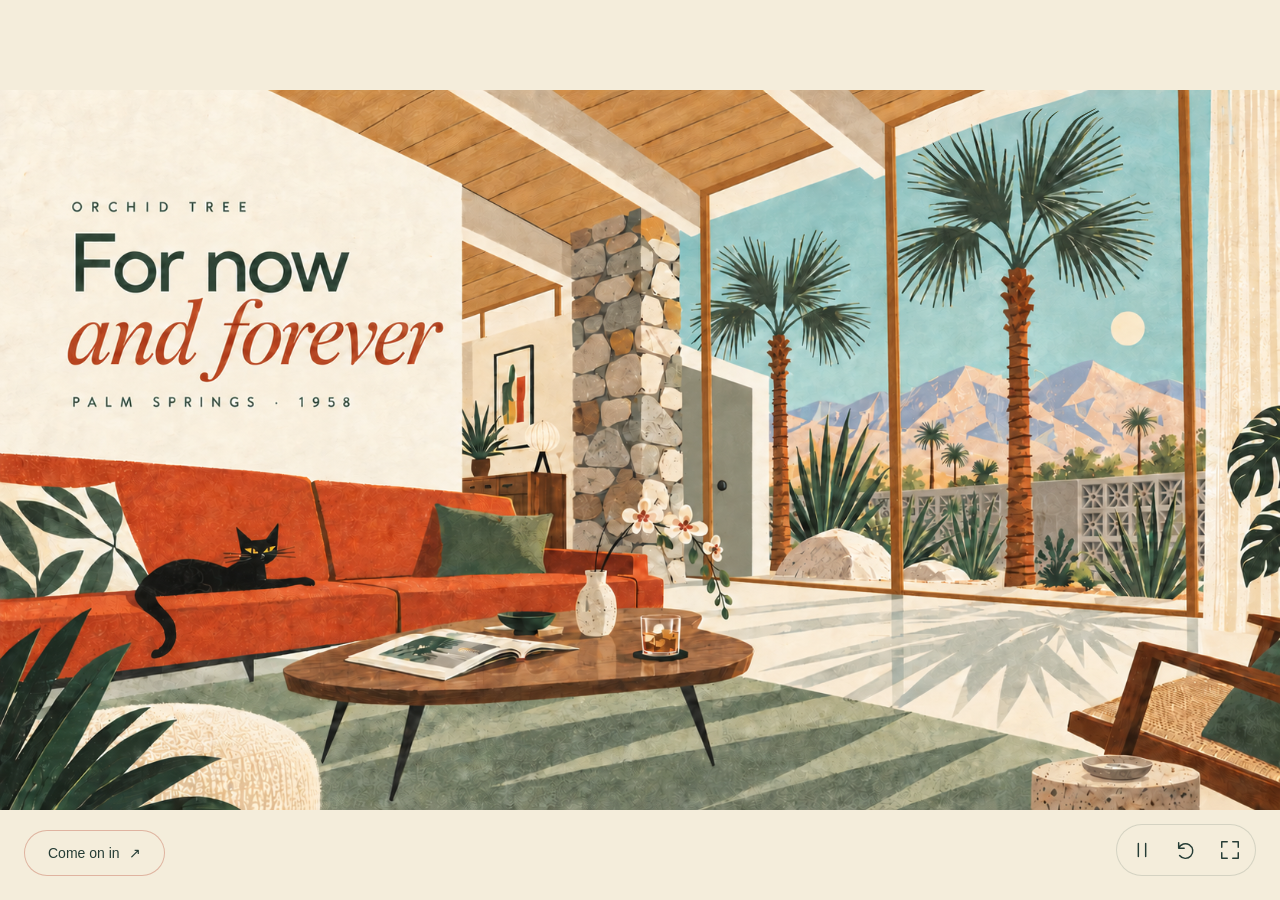
==== commit e038ac48: "Reveal animations wait for the arrival zoom and for their section Co-Authored-By: Claude Sonnet 5 <n" ====
--- a/index.html
+++ b/index.html
@@ -1,5 +1,5 @@
 <!doctype html>
-<html lang="en"><head><meta charset="utf-8"><meta name="viewport" content="width=device-width, initial-scale=1"><title>The Orchid Tree House · Enchanted Homes, Palm Springs, 1958</title><meta name="description" content="A 1958 Palmer &amp; Krisel house built by the George Alexander Construction Company in Palm Springs: its history, the three Enchanted tracts that share its plan, and a first look at the work ahead."><meta name="theme-color" content="#ffffff"><link rel="icon" href="data:image/svg+xml,%3Csvg xmlns='http://www.w3.org/2000/svg' viewBox='0 0 64 64'%3E%3Crect width='64' height='64' rx='13' fill='%23263d36'/%3E%3Cg transform='translate(5.8 4.6) scale(.82)' fill='none' stroke='%23f4eddb' stroke-width='2.8' stroke-linecap='round' stroke-linejoin='round'%3E%3Cpath d='M14 41.5V13M50 47.5V23M4 46L22 38L36.5 44.5M20 52L40 43L60 52M9 44.5V60M26 50V60M54 50V60M4 60H60'/%3E%3Cpath stroke-width='2' transform='translate(14 12)' d='M0 0L9 0M0 0L7.8 4.5M0 0L-7.8 4.5M0 0L-9 0M0 0L-7.8 -4.5M0 0L-4.5 -7.8M0 0L0 -9M0 0L4.5 -7.8M0 0L7.8 -4.5'/%3E%3Cpath stroke-width='2' transform='translate(50 21)' d='M0 0L10.5 0M0 0L9.1 5.3M0 0L-9.1 5.3M0 0L-10.5 0M0 0L-9.1 -5.3M0 0L-5.3 -9.1M0 0L0 -10.5M0 0L5.3 -9.1M0 0L9.1 -5.3'/%3E%3Cg fill='%23f4eddb' stroke='none'%3E%3Cpath transform='translate(14 12)' d='M-3.4 1C-4.6 8 -2.8 10 0 11.3C2.8 10 4.6 8 3.4 1Z'/%3E%3Cpath transform='translate(50 21)' d='M-3.4 1C-4.6 8 -2.8 12 0 13.1C2.8 12 4.6 8 3.4 1Z'/%3E%3C/g%3E%3C/g%3E%3C/svg%3E"><script>(function(){try{var l=location;if(/[?&]enter\b/.test(l.search)){document.documentElement.classList.add('arriving');try{history.replaceState(null,'',l.pathname+l.hash)}catch(e){}return}if(l.hash)return;if((document.referrer||'').indexOf('/motion-intro')>-1)return;if(matchMedia&&matchMedia('(prefers-reduced-motion: reduce)').matches)return;var n=0;try{n=+(localStorage.getItem('otIntroSeen')||0);if(n>=5)return;localStorage.setItem('otIntroSeen',n+1)}catch(e){}l.replace('motion-intro/');}catch(e){}})();</script><style>.arriving body{animation:ot-arrive 1.1s ease both}@keyframes ot-arrive{from{opacity:0}to{opacity:1}}@media(prefers-reduced-motion:reduce){.arriving body{animation:none}}</style><script>document.documentElement.classList.add('js')</script><link rel="stylesheet" href="style.css?v=20260919-facts-6"></head>
+<html lang="en"><head><meta charset="utf-8"><meta name="viewport" content="width=device-width, initial-scale=1"><title>The Orchid Tree House · Enchanted Homes, Palm Springs, 1958</title><meta name="description" content="A 1958 Palmer &amp; Krisel house built by the George Alexander Construction Company in Palm Springs: its history, the three Enchanted tracts that share its plan, and a first look at the work ahead."><meta name="theme-color" content="#ffffff"><link rel="icon" href="data:image/svg+xml,%3Csvg xmlns='http://www.w3.org/2000/svg' viewBox='0 0 64 64'%3E%3Crect width='64' height='64' rx='13' fill='%23263d36'/%3E%3Cg transform='translate(5.8 4.6) scale(.82)' fill='none' stroke='%23f4eddb' stroke-width='2.8' stroke-linecap='round' stroke-linejoin='round'%3E%3Cpath d='M14 41.5V13M50 47.5V23M4 46L22 38L36.5 44.5M20 52L40 43L60 52M9 44.5V60M26 50V60M54 50V60M4 60H60'/%3E%3Cpath stroke-width='2' transform='translate(14 12)' d='M0 0L9 0M0 0L7.8 4.5M0 0L-7.8 4.5M0 0L-9 0M0 0L-7.8 -4.5M0 0L-4.5 -7.8M0 0L0 -9M0 0L4.5 -7.8M0 0L7.8 -4.5'/%3E%3Cpath stroke-width='2' transform='translate(50 21)' d='M0 0L10.5 0M0 0L9.1 5.3M0 0L-9.1 5.3M0 0L-10.5 0M0 0L-9.1 -5.3M0 0L-5.3 -9.1M0 0L0 -10.5M0 0L5.3 -9.1M0 0L9.1 -5.3'/%3E%3Cg fill='%23f4eddb' stroke='none'%3E%3Cpath transform='translate(14 12)' d='M-3.4 1C-4.6 8 -2.8 10 0 11.3C2.8 10 4.6 8 3.4 1Z'/%3E%3Cpath transform='translate(50 21)' d='M-3.4 1C-4.6 8 -2.8 12 0 13.1C2.8 12 4.6 8 3.4 1Z'/%3E%3C/g%3E%3C/g%3E%3C/svg%3E"><script>(function(){try{var l=location;if(/[?&]enter\b/.test(l.search)){document.documentElement.classList.add('arriving');setTimeout(function(){document.documentElement.classList.remove('arriving')},1700);try{history.replaceState(null,'',l.pathname+l.hash)}catch(e){}return}if(l.hash)return;if((document.referrer||'').indexOf('/motion-intro')>-1)return;if(matchMedia&&matchMedia('(prefers-reduced-motion: reduce)').matches)return;var n=0;try{n=+(localStorage.getItem('otIntroSeen')||0);if(n>=5)return;localStorage.setItem('otIntroSeen',n+1)}catch(e){}l.replace('motion-intro/');}catch(e){}})();</script><style>html.arriving{background:#f6efdd;overflow:hidden}.arriving body{transform-origin:57vw 53vh;animation:ot-arrive 1.45s cubic-bezier(.22,.7,.18,1) both;box-shadow:0 0 0 1px #e6dcc4}@keyframes ot-arrive{0%{transform:scale(.05);opacity:0}18%{opacity:1}100%{transform:scale(1);opacity:1}}@media(prefers-reduced-motion:reduce){html.arriving{background:none;overflow:auto}.arriving body{animation:none}}</style><script>document.documentElement.classList.add('js')</script><link rel="stylesheet" href="style.css?v=20260919-facts-6"></head>
 <body><a class="skip" href="#story">Skip to content</a>
 <header><a class="brand" href="#top" aria-label="Orchid Tree home"><svg class="logo" viewBox="0 0 64 64" aria-hidden="true"><path d="M14 41.5V13M50 47.5V23M4 46L22 38L36.5 44.5M20 52L40 43L60 52M9 44.5V60M26 50V60M54 50V60M4 60H60"/><path class="lt" transform="translate(14 12)" d="M0 0L9 0M0 0L7.8 4.5M0 0L-7.8 4.5M0 0L-9 0M0 0L-7.8 -4.5M0 0L-4.5 -7.8M0 0L0 -9M0 0L4.5 -7.8M0 0L7.8 -4.5"/><path class="lt" transform="translate(50 21)" d="M0 0L10.5 0M0 0L9.1 5.3M0 0L-9.1 5.3M0 0L-10.5 0M0 0L-9.1 -5.3M0 0L-5.3 -9.1M0 0L0 -10.5M0 0L5.3 -9.1M0 0L9.1 -5.3"/><path class="lf" transform="translate(14 12)" d="M-3.4 1C-4.6 8 -2.8 10 0 11.3C2.8 10 4.6 8 3.4 1Z"/><path class="lf" transform="translate(50 21)" d="M-3.4 1C-4.6 8 -2.8 12 0 13.1C2.8 12 4.6 8 3.4 1Z"/></svg> ORCHID TREE</a><nav aria-label="Main navigation"><a href="#story">The house</a><a href="#tracts">Three neighborhoods</a><a href="#archive">The archive</a><a href="#next">What comes next <span aria-hidden="true">↗</span></a></nav></header>
 <main id="top"><section class="hero" aria-labelledby="title"><div class="eyebrow hero-meta"><span>PALM SPRINGS, CALIFORNIA</span><span>AN ALEXANDER HOME · EST. 1958</span></div><h1 id="title">“For now<br><em>and forever”</em></h1><div class="hero-bottom"><p class="hero-sub">So promised the 1958 advertisement for Enchanted Homes. Nearly seven decades later, we are taking this house on Orchid Tree Lane into its next hundred years, and keeping that promise.</p><a class="round-link" href="#story"><span>See the house</span><span class="circle" aria-hidden="true">↓</span></a></div><figure class="house-photo"><div class="peel" id="peel"><span class="peel-grid" aria-hidden="true"></span><svg class="peel-sheet" viewBox="0 0 420 300" aria-hidden="true"><defs><pattern id="ph" width="9" height="9" patternUnits="userSpaceOnUse" patternTransform="rotate(45)"><line x1="0" y1="0" x2="0" y2="9" stroke="#b44129" stroke-width="1.3"/></pattern></defs><rect x="275" y="120" width="70" height="56" fill="url(#ph)" stroke="#b44129" stroke-width="2"/><path d="M228 120H420M345 120V236M228 120V20" fill="none" stroke="#263d36" stroke-width="1.6"/><circle cx="292" cy="222" r="44" fill="none" stroke="#263d36" stroke-width="1.2"/><circle cx="292" cy="222" r="35" fill="none" stroke="#263d36" stroke-width=".8"/><circle cx="384" cy="196" r="26" fill="none" stroke="#263d36" stroke-width="1.4"/><circle cx="358" cy="230" r="8" fill="none" stroke="#263d36" stroke-width="1.2"/><circle cx="392" cy="150" r="9" fill="none" stroke="#263d36" stroke-width="1.1"/><path d="M345 136h10M345 152h6M345 168h10M345 184h6M345 200h10" stroke="#263d36" stroke-width="1"/></svg><span class="peel-note" aria-hidden="true"><span>SHEET 02</span><span><i>WHAT’S </i>NEXT ↘</span></span><img class="peel-top" src="assets/orchid-tree.jpg" alt="Orchid Tree’s low roofline and stacked stone beneath palms, with the San Jacinto Mountains behind the house" width="654" height="436" fetchpriority="high"><span class="peel-flap" aria-hidden="true"></span><a class="peel-hit" href="#next" aria-label="The corner of the photograph lifts to hint at what comes next. Jump to the next chapter."></a></div><figcaption><span>ORCHID TREE / SUNRISE PARK · CIRCA 2016</span><span>Photograph: Michael Locke · <a href="https://www.usmodernist.org/krisel-enchantedsunmor.htm">USModernist</a></span></figcaption></figure></section>
@@ -53,7 +53,7 @@
 <section class="reading krisel" id="krisel"><span class="eyebrow">KRISEL BEFORE PALM SPRINGS</span><div class="krisel-intro"><h3>Woodland Hills, 1954</h3><p>Four years before Orchid Tree, Palmer &amp; Krisel designed Corbin Palms in Woodland Hills for the Alexander Construction Company. The ideas that later shaped their Palm Springs tracts were tried there first, at neighborhood scale: post-and-beam construction, vaulted wood ceilings, clerestory glass and open plans. The first film below tours a Corbin Palms house that has been updated with its original structure still easy to read.</p></div><div class="krisel-video"><iframe src="https://www.youtube-nocookie.com/embed/gu4zrHk38-c" title="The Origins of Desert Modernism: Palmer &amp; Krisel’s 1954 Corbin Palms" loading="lazy" allow="accelerometer; encrypted-media; gyroscope; picture-in-picture; fullscreen" allowfullscreen referrerpolicy="strict-origin-when-cross-origin"></iframe></div><span class="eyebrow watch">MORE TO WATCH</span><ul><li><a href="https://youtu.be/gu4zrHk38-c" target="_blank" rel="noopener">The Origins of Desert Modernism: Palmer &amp; Krisel’s 1954 Corbin Palms&nbsp;↗</a><span>The Value of Architecture. Brian Linder, AIA and Rick Grahn tour a Corbin Palms house with its owner.</span></li><li><a href="https://youtu.be/ptNvBERfUKs" target="_blank" rel="noopener">William Krisel, interviewed by Brian Hoffner&nbsp;↗</a><span>The source of the “language” quotation above.</span></li><li><a href="https://www.youtube.com/watch?v=pnreSyIkkZM" target="_blank" rel="noopener">Five Things to Learn from Palm Springs Architect William Krisel&nbsp;↗</a><span>ROST Architects. A short introduction to his tract work.</span></li><li><a href="https://www.youtube.com/watch?v=1Asj-BVhSpo" target="_blank" rel="noopener">Twin Palms architecture tour&nbsp;↗</a><span>Hollywood Ambience. Krisel’s first Palm Springs neighborhood for the Alexanders.</span></li></ul></section>
 <section class="reading"><span class="eyebrow">FURTHER READING</span><ul><li><a href="https://visitpalmsprings.com/blog/post/dan-palmer-william-krisel/" target="_blank" rel="noopener">Architects Who Built Palm Springs: Dan Palmer &amp; William Krisel&nbsp;↗</a><span>Visit Palm Springs, Randy Garner, 2025. Source of the photograph of the two partners above.</span></li><li><a href="https://littlebeverlyhillsps.com/history" target="_blank" rel="noopener">Little Beverly Hills Neighborhood Organization: history&nbsp;↗</a><span>Ramon Rise Estates, Enchanted Village, and the Krisel plan</span></li><li><a href="https://www.sunmorestates.com/about" target="_blank" rel="noopener">Sunmor Neighborhood Organization: history&nbsp;↗</a><span>Bob Higgins, Wexler &amp; Harrison, and the Alexanders’ arrival</span></li><li><a href="https://www.pspreservationfoundation.org/alexander-in-sunrise-park/" target="_blank" rel="noopener">Palm Springs Preservation Foundation: Alexander in Sunrise Park&nbsp;↗</a><span>The 2017 fight over 252 N. Sunset Way, with the 1958 advertisement</span></li><li><a href="https://www.usmodernist.org/krisel-enchantedsunmor.htm" target="_blank" rel="noopener">USModernist: Krisel, Enchanted Homes and Sunmor&nbsp;↗</a><span>House-by-house photographs by Michael Locke</span></li><li><a href="https://www.getty.edu/research/collections/collection/113Y6X" target="_blank" rel="noopener">William Krisel papers, Getty Research Institute&nbsp;↗</a><span>The drawings, including the Ramon Rise plan</span></li><li><a href="https://cdnc.ucr.edu/?a=q&amp;hs=1&amp;r=1&amp;results=1&amp;txq=%22Enchanted+Homes%22&amp;e=-------en--20--1--txt-txIN--------" target="_blank" rel="noopener">The Desert Sun, 1957–58, California Digital Newspaper Collection&nbsp;↗</a><span>The original advertisements, searchable</span></li><li><a href="https://youtu.be/ptNvBERfUKs" target="_blank" rel="noopener">“I speak Midcentury Modern,” a film by Brian Hoffner&nbsp;↗</a><span>Krisel in his own words</span></li><li><em class="book">The Alexanders: A Desert Legacy</em><span>James R. Harlan, Palm Springs Preservation Foundation, 2011</span></li></ul></section>
 </main><footer><a class="brand" href="#top"><svg class="logo" viewBox="0 0 64 64" aria-hidden="true"><path d="M14 41.5V13M50 47.5V23M4 46L22 38L36.5 44.5M20 52L40 43L60 52M9 44.5V60M26 50V60M54 50V60M4 60H60"/><path class="lt" transform="translate(14 12)" d="M0 0L9 0M0 0L7.8 4.5M0 0L-7.8 4.5M0 0L-9 0M0 0L-7.8 -4.5M0 0L-4.5 -7.8M0 0L0 -9M0 0L4.5 -7.8M0 0L7.8 -4.5"/><path class="lt" transform="translate(50 21)" d="M0 0L10.5 0M0 0L9.1 5.3M0 0L-9.1 5.3M0 0L-10.5 0M0 0L-9.1 -5.3M0 0L-5.3 -9.1M0 0L0 -10.5M0 0L5.3 -9.1M0 0L9.1 -5.3"/><path class="lf" transform="translate(14 12)" d="M-3.4 1C-4.6 8 -2.8 10 0 11.3C2.8 10 4.6 8 3.4 1Z"/><path class="lf" transform="translate(50 21)" d="M-3.4 1C-4.6 8 -2.8 12 0 13.1C2.8 12 4.6 8 3.4 1Z"/></svg> ORCHID TREE</a><span>PALM SPRINGS · SINCE 1958</span><a href="motion-intro/" class="replay-intro">Watch the intro again ↺</a><a href="#top">Back to the sunshine ↑</a></footer>
-<script>(()=>{const fd='M0 0C7 -9 19 -10 27 1C19 -4 9 -3 0 0Z',fr=t=>'<g class="fr"><path transform="translate(32 30) '+t+'" d="'+fd+'"/></g>',palm='<svg class="accent palm" viewBox="0 0 64 64"><path class="trunk" d="M32 61C31 51 33 43 32 31"/><g class="sway">'+[0,-38,-76].map(a=>fr('rotate('+a+')')+fr('scale(-1 1) rotate('+a+')')).join('')+fr('rotate(32) scale(.78)')+fr('scale(-1 1) rotate(32) scale(.78)')+'<circle cx="32" cy="30" r="2.6"/></g></svg>',bloom='<svg class="accent bloom" viewBox="0 0 64 64"><g class="turn">'+[0,72,144,216,288].map(a=>'<g transform="rotate('+a+' 32 32)"><ellipse class="petal" cx="32" cy="18.5" rx="7.4" ry="14"/></g>').join('')+'<circle class="eye" cx="32" cy="32" r="4"/></g></svg>';document.querySelectorAll('.star').forEach((s,i)=>{s.innerHTML=i%2?bloom:palm});document.querySelectorAll('.strip-track').forEach(t=>{const rm=matchMedia('(prefers-reduced-motion:reduce)').matches;let p=false,x=0,hold=0;const kids=[...t.children];kids.forEach(k=>{const c=k.cloneNode(true);c.setAttribute('aria-hidden','true');c.alt='';c.loading='eager';t.appendChild(c)});const W=()=>t.children[kids.length].offsetLeft-kids[0].offsetLeft,wrap=()=>{const w=W();if(w>0){if(t.scrollLeft>=w)t.scrollLeft-=w;else if(t.scrollLeft<=0)t.scrollLeft+=w}};t.parentElement.querySelectorAll('.strip-btn').forEach(b=>b.addEventListener('click',()=>{const dir=+b.dataset.dir,step=t.clientWidth*.7,w=W();if(dir<0&&t.scrollLeft<step)t.scrollLeft+=w;if(dir>0&&t.scrollLeft>w)t.scrollLeft-=w;hold=performance.now()+1400;t.scrollBy({left:dir*step,behavior:rm?'auto':'smooth'})}));if(rm)return;['pointerenter','pointerdown','touchstart','focusin','wheel'].forEach(e=>t.addEventListener(e,()=>{p=true},{passive:true}));['pointerleave','focusout','touchend'].forEach(e=>t.addEventListener(e,()=>{p=false;wrap();x=t.scrollLeft},{passive:true}));(function f(){if(hold){if(performance.now()>hold){hold=0;wrap();x=t.scrollLeft}}else if(!p){x+=.9;const w=W();if(w>0&&x>=w)x-=w;t.scrollLeft=x}requestAnimationFrame(f)})()});const rs=document.querySelectorAll('.reveal');if('IntersectionObserver'in window){const io=new IntersectionObserver(es=>{es.forEach(e=>{if(e.isIntersecting){e.target.classList.add('in');io.unobserve(e.target)}})},{threshold:.3});rs.forEach(r=>io.observe(r))}else{rs.forEach(r=>r.classList.add('in'))}
+<script>(()=>{const fd='M0 0C7 -9 19 -10 27 1C19 -4 9 -3 0 0Z',fr=t=>'<g class="fr"><path transform="translate(32 30) '+t+'" d="'+fd+'"/></g>',palm='<svg class="accent palm" viewBox="0 0 64 64"><path class="trunk" d="M32 61C31 51 33 43 32 31"/><g class="sway">'+[0,-38,-76].map(a=>fr('rotate('+a+')')+fr('scale(-1 1) rotate('+a+')')).join('')+fr('rotate(32) scale(.78)')+fr('scale(-1 1) rotate(32) scale(.78)')+'<circle cx="32" cy="30" r="2.6"/></g></svg>',bloom='<svg class="accent bloom" viewBox="0 0 64 64"><g class="turn">'+[0,72,144,216,288].map(a=>'<g transform="rotate('+a+' 32 32)"><ellipse class="petal" cx="32" cy="18.5" rx="7.4" ry="14"/></g>').join('')+'<circle class="eye" cx="32" cy="32" r="4"/></g></svg>';document.querySelectorAll('.star').forEach((s,i)=>{s.innerHTML=i%2?bloom:palm});document.querySelectorAll('.strip-track').forEach(t=>{const rm=matchMedia('(prefers-reduced-motion:reduce)').matches;let p=false,x=0,hold=0;const kids=[...t.children];kids.forEach(k=>{const c=k.cloneNode(true);c.setAttribute('aria-hidden','true');c.alt='';c.loading='eager';t.appendChild(c)});const W=()=>t.children[kids.length].offsetLeft-kids[0].offsetLeft,wrap=()=>{const w=W();if(w>0){if(t.scrollLeft>=w)t.scrollLeft-=w;else if(t.scrollLeft<=0)t.scrollLeft+=w}};t.parentElement.querySelectorAll('.strip-btn').forEach(b=>b.addEventListener('click',()=>{const dir=+b.dataset.dir,step=t.clientWidth*.7,w=W();if(dir<0&&t.scrollLeft<step)t.scrollLeft+=w;if(dir>0&&t.scrollLeft>w)t.scrollLeft-=w;hold=performance.now()+1400;t.scrollBy({left:dir*step,behavior:rm?'auto':'smooth'})}));if(rm)return;['pointerenter','pointerdown','touchstart','focusin','wheel'].forEach(e=>t.addEventListener(e,()=>{p=true},{passive:true}));['pointerleave','focusout','touchend'].forEach(e=>t.addEventListener(e,()=>{p=false;wrap();x=t.scrollLeft},{passive:true}));(function f(){if(hold){if(performance.now()>hold){hold=0;wrap();x=t.scrollLeft}}else if(!p){x+=.9;const w=W();if(w>0&&x>=w)x-=w;t.scrollLeft=x}requestAnimationFrame(f)})()});const rs=document.querySelectorAll('.reveal');if('IntersectionObserver'in window){const io=new IntersectionObserver(es=>{es.forEach(e=>{if(e.isIntersecting&&!document.documentElement.classList.contains('arriving')){e.target.classList.add('in');io.unobserve(e.target)}})},{threshold:.45}),watch=()=>rs.forEach(r=>io.observe(r));/* the arrival zoom shrinks the whole page into view, which would fire every reveal at once; wait until it is over */if(document.documentElement.classList.contains('arriving'))setTimeout(watch,1900);else watch()}else{rs.forEach(r=>r.classList.add('in'))}
 const peel=document.getElementById('peel');if(!peel)return;const hit=peel.querySelector('.peel-hit');let s=null,moved=false;
 hit.addEventListener('pointerdown',e=>{s={x:e.clientX,y:e.clientY};moved=false;try{hit.setPointerCapture(e.pointerId)}catch(_){}});
 hit.addEventListener('pointermove',e=>{if(!s)return;const dist=Math.max(0,((s.x-e.clientX)+(s.y-e.clientY))/1.414);if(dist>6&&!moved){moved=true;peel.classList.add('dragging')}if(!moved)return;const w=peel.clientWidth,base=w<=540?140:215,max=Math.max(base+50,Math.min(w*.26,300));peel.style.setProperty('--p',(base+(max-base)*(1-Math.exp(-dist/150))).toFixed(1)+'px')});
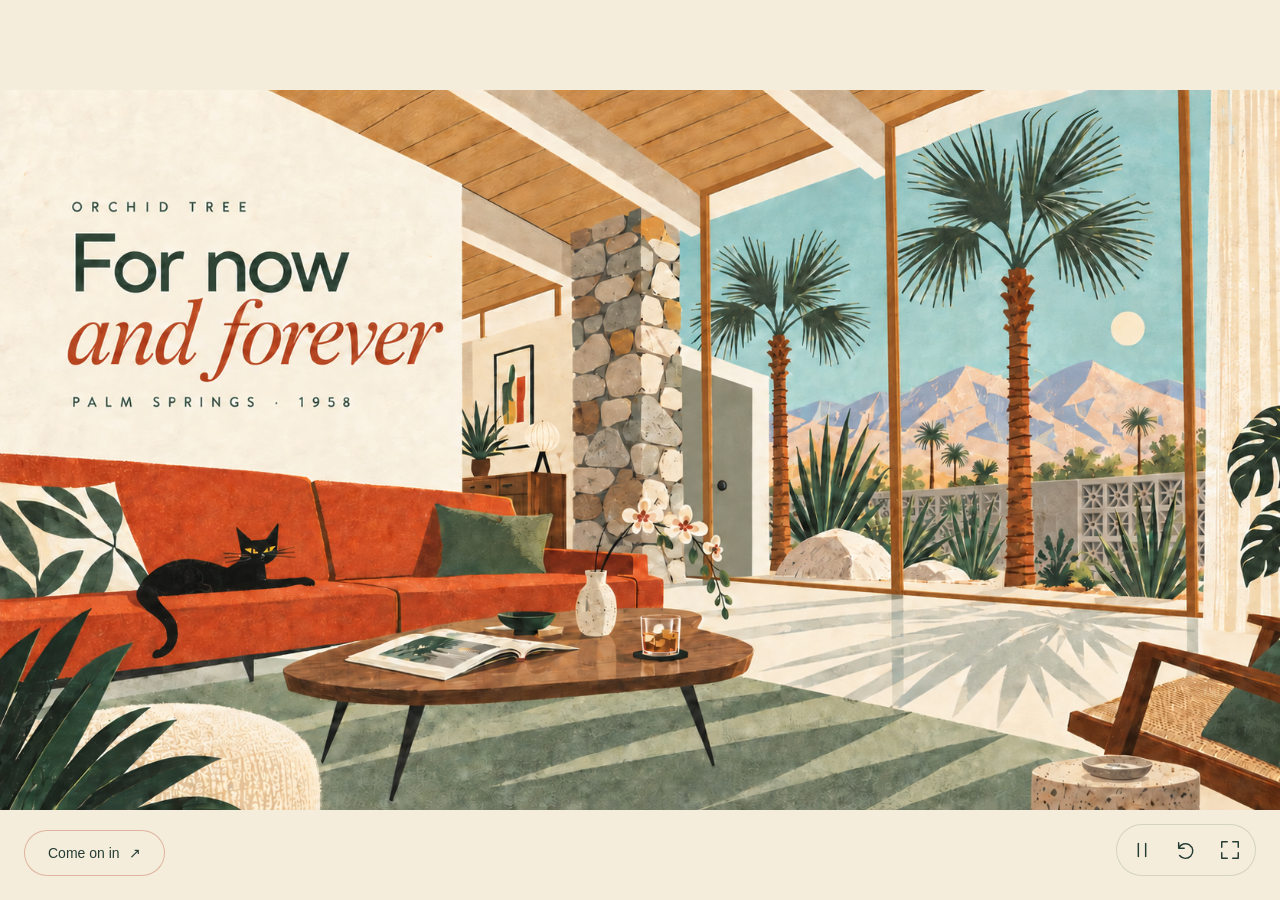
==== commit 2c7bc885: "Photo strip: remove the MLS-marked listing photo Co-Authored-By: Claude Sonnet 5 <noreply@anthropic." ====
--- a/index.html
+++ b/index.html
@@ -21,7 +21,7 @@
 <div class="tract-grid"><article id="t1"><span class="tnum">1</span><h3>Sunmor</h3><span class="eyebrow sub">ENCHANTED HOMES · FROM 1955</span><p>East of Farrell Drive. Builder Bob Higgins broke ground on Sunmor Estates in 1955 with houses by Wexler &amp; Harrison. The venture stalled, and around 1957 the Alexanders took up the unbuilt land. From January 1958 they sold the Ramon Rise plan here as Enchanted Homes. Some classifieds call it Enchanted Estates.</p><dl><div><dt>MODEL HOME</dt><dd>2866 Livmor Avenue</dd></div></dl><a class="text-link" href="https://www.sunmorestates.com/about" target="_blank" rel="noopener">Sunmor Neighborhood Organization: history&nbsp;↗</a></article>
 <article id="t2"><span class="tnum">2</span><h3>Little Beverly Hills</h3><span class="eyebrow sub">ENCHANTED VILLAGE · FROM 1956</span><p>South of Ramon Road, west of El Cielo. SonGold Land Development broke ground on Ramon Rise Estates in October 1956 and built the first twenty or so houses. The Alexanders bought the remaining 64 lots and built them out as Enchanted Village between July 1957 and February 1958. The design had its start in Sunmor, dual gable included. Krisel set it down here as the Ramon Rise plan, and it then carried over to Sunrise Park.</p><dl><div><dt>MODEL HOME</dt><dd>640 Compadre Road</dd></div></dl><a class="text-link" href="https://littlebeverlyhillsps.com/history" target="_blank" rel="noopener">Little Beverly Hills Neighborhood Organization: history&nbsp;↗</a></article>
 <article id="t3"><span class="tnum">3</span><h3>Sunrise Park</h3><span class="eyebrow sub">ENCHANTED HOMES 3 · 1958</span><p>West of Farrell Drive. In May 1958 the Desert Sun announced “a new group of houses which will extend east from Sunset Way” to join the houses already standing across Farrell. The Enchanted Homes here are concentrated on three consecutive blocks. The rest of Sunrise Park has its own history, including Jack Meiselman’s Palm Lane Estates and the work of other builders.</p><dl><div><dt>MODEL HOME</dt><dd>212 Sunset Way, interiors by Muriel Bering</dd></div></dl><a class="text-link" href="https://www.pspreservationfoundation.org/alexander-in-sunrise-park/" target="_blank" rel="noopener">Palm Springs Preservation Foundation: Alexander in Sunrise Park&nbsp;↗</a></article></div></section>
-<section class="strip" aria-labelledby="strip-h"><div class="strip-head"><span class="eyebrow">AROUND THE TRACTS</span><h3 id="strip-h">The Enchanted Homes through the neighborhoods</h3><div class="strip-ctl"><button type="button" class="circle strip-btn" data-dir="-1" aria-label="Previous photographs">←</button><button type="button" class="circle strip-btn" data-dir="1" aria-label="Next photographs">→</button></div></div><!-- TODO credits: photo sources/addresses not yet supplied by Ken. #04 carries its MLS mark, left intact. --><div class="strip-track" tabindex="0" role="group" aria-label="Photographs of neighboring houses; scroll sideways for more"><img src="resources/carousel/dusk-orange-door.jpg" loading="lazy" alt="A low white house at dusk with an orange front door, a carport to the right and the San Jacinto Mountains behind" width="1400" height="933"><img src="resources/carousel/interior-post-and-beam.jpg" loading="lazy" alt="Inside one of the houses: dark beams under a white tongue-and-groove ceiling, a wall of glass to the pool, terrazzo floor and a walnut kitchen" width="1400" height="636"><img src="resources/carousel/yellow-door-stacked-stone.jpg" loading="lazy" alt="A yellow front door beside a stacked stone wall at sunset, the San Jacinto Mountains behind the roofline" width="1400" height="787"><img src="resources/carousel/patio-pass-through.jpg" loading="lazy" alt="A covered patio with a folding kitchen window open to a serving counter, board-and-batten wall and white tongue-and-groove ceiling" width="1400" height="641"><img src="resources/carousel/dusk-gable-carport.jpg" loading="lazy" alt="A gabled house lit at dusk, with clerestory windows under the roofline and an open carport" width="1280" height="720"><img src="resources/carousel/kitchen-window-mountains.jpg" loading="lazy" alt="A kitchen window under the gable, looking past a palm and the pool to the San Jacinto Mountains" width="1400" height="740"><img src="resources/carousel/dusk-pool.jpg" loading="lazy" alt="The back of a house at dusk, lit from inside, with a long pool and palms against the evening sky" width="1400" height="615"><img src="resources/carousel/carport-day.jpg" loading="lazy" alt="A white house with a dark post-and-beam carport and a stone pier, under a blue sky" width="678" height="452"><img src="resources/carousel/pool-post-and-beam.jpg" loading="lazy" alt="Post and beams along the back of a house, open to a pool, with the mountains beyond" width="1400" height="933"><img src="resources/carousel/yellow-tile-pier.jpg" loading="lazy" alt="An entry court with a yellow-framed glass door, board-and-batten wall and a yellow tile pier beside the carport" width="550" height="364"><img src="resources/carousel/walnut-kitchen.jpg" loading="lazy" alt="A walnut kitchen with white counters and pegboard cabinet doors under a white tongue-and-groove ceiling and dark beam" width="1400" height="868"><img src="resources/carousel/white-pool-elevation.jpg" loading="lazy" alt="The glass back wall of a white house under a long low roof, facing a pool" width="1400" height="933"><img src="resources/carousel/breeze-block-bath.jpg" loading="lazy" alt="A bathroom with a breeze-block wall and a glass door opening straight out to the pool" width="1400" height="733"><img src="resources/carousel/carport-sunset.jpg" loading="lazy" alt="The same carport and stone pier at sunset, under an orange sky" width="678" height="452"><img src="resources/carousel/twin-palms-mint-door.jpg" loading="lazy" alt="A white house with a mint front door beneath two tall palms, mountains behind" width="1200" height="1265"></div></section>
+<section class="strip" aria-labelledby="strip-h"><div class="strip-head"><span class="eyebrow">AROUND THE TRACTS</span><h3 id="strip-h">The Enchanted Homes through the neighborhoods</h3><div class="strip-ctl"><button type="button" class="circle strip-btn" data-dir="-1" aria-label="Previous photographs">←</button><button type="button" class="circle strip-btn" data-dir="1" aria-label="Next photographs">→</button></div></div><!-- TODO credits: photo sources/addresses not yet supplied by Ken. #04 carries its MLS mark, left intact. --><div class="strip-track" tabindex="0" role="group" aria-label="Photographs of neighboring houses; scroll sideways for more"><img src="resources/carousel/dusk-orange-door.jpg" loading="lazy" alt="A low white house at dusk with an orange front door, a carport to the right and the San Jacinto Mountains behind" width="1400" height="933"><img src="resources/carousel/interior-post-and-beam.jpg" loading="lazy" alt="Inside one of the houses: dark beams under a white tongue-and-groove ceiling, a wall of glass to the pool, terrazzo floor and a walnut kitchen" width="1400" height="636"><img src="resources/carousel/yellow-door-stacked-stone.jpg" loading="lazy" alt="A yellow front door beside a stacked stone wall at sunset, the San Jacinto Mountains behind the roofline" width="1400" height="787"><img src="resources/carousel/patio-pass-through.jpg" loading="lazy" alt="A covered patio with a folding kitchen window open to a serving counter, board-and-batten wall and white tongue-and-groove ceiling" width="1400" height="641"><img src="resources/carousel/kitchen-window-mountains.jpg" loading="lazy" alt="A kitchen window under the gable, looking past a palm and the pool to the San Jacinto Mountains" width="1400" height="740"><img src="resources/carousel/dusk-pool.jpg" loading="lazy" alt="The back of a house at dusk, lit from inside, with a long pool and palms against the evening sky" width="1400" height="615"><img src="resources/carousel/carport-day.jpg" loading="lazy" alt="A white house with a dark post-and-beam carport and a stone pier, under a blue sky" width="678" height="452"><img src="resources/carousel/pool-post-and-beam.jpg" loading="lazy" alt="Post and beams along the back of a house, open to a pool, with the mountains beyond" width="1400" height="933"><img src="resources/carousel/yellow-tile-pier.jpg" loading="lazy" alt="An entry court with a yellow-framed glass door, board-and-batten wall and a yellow tile pier beside the carport" width="550" height="364"><img src="resources/carousel/walnut-kitchen.jpg" loading="lazy" alt="A walnut kitchen with white counters and pegboard cabinet doors under a white tongue-and-groove ceiling and dark beam" width="1400" height="868"><img src="resources/carousel/white-pool-elevation.jpg" loading="lazy" alt="The glass back wall of a white house under a long low roof, facing a pool" width="1400" height="933"><img src="resources/carousel/breeze-block-bath.jpg" loading="lazy" alt="A bathroom with a breeze-block wall and a glass door opening straight out to the pool" width="1400" height="733"><img src="resources/carousel/carport-sunset.jpg" loading="lazy" alt="The same carport and stone pier at sunset, under an orange sky" width="678" height="452"><img src="resources/carousel/twin-palms-mint-door.jpg" loading="lazy" alt="A white house with a mint front door beneath two tall palms, mountains behind" width="1200" height="1265"></div></section>
 <section id="archive" class="archive section"><div class="archive-text"><span class="eyebrow">03 / FROM THE ARCHIVE</span><h2>The advertisement, March 1958</h2><p>“For now and forever” ran across an Enchanted Homes advertisement in the Desert Sun. Beside it: a national design-merit certificate naming George Alexander Co. and Palmer &amp; Krisel.</p><p>The ad promised design that would last, in a house for everyday living. Nearly seven decades later, we are taking the ad at its word.</p><a class="text-link" href="assets/enchanted-homes-1958.png" target="_blank" rel="noopener">Take a closer look at the original <span aria-hidden="true">↗</span></a><p class="caption">Desert Sun · March 7, 1958<br>Archive scan via Palm Springs Preservation Foundation</p></div><a class="archive-image" href="assets/enchanted-homes-1958.png" target="_blank" rel="noopener" aria-label="Open the full 1958 Enchanted Homes advertisement"><img src="assets/enchanted-homes-1958.png" loading="lazy" alt="Original Enchanted Homes newspaper advertisement, naming Alexander and Palmer and Krisel, with a residential design award" width="1000" height="1200"></a>
 <div class="clips"><div class="clip clip-ad"><b>ENCHANTED HOMES</b><p>FURNISHED MODEL HOME<br>Now Open for Inspection<br>2866 LIVMORE AVENUE</p><p>Refrigerated cooling, forced air heating, built-in range and oven, dishwasher, disposal, fireplace. Completely fenced.</p><span class="big">3 BEDROOMS — 2 BATHS</span><span class="big">PRICES START AT $19,900</span><p>MINIMUM DOWN PAYMENT $1,950<br>Paddock pool an optional feature<br>Close to schools. 3 minutes to downtown.</p><cite>DESERT SUN CLASSIFIED · FEBRUARY 1958 · SPELLING AS PRINTED</cite></div>
 <div class="clip clip-story"><p>“ENCHANTED HOMES has a new group of houses which will extend east from Sunset Way to join the present community of Enchanted Homes east and west of Louella Road. Muriel Bering Interiors has designed the decor in the model house now open at 212 Sunset Way. This development is another stage in the multi-million dollar program of high quality homes now being carried out by the Alexander Construction Company.”</p><cite>DESERT SUN · MAY 23, 1958 · CAPTION TO A PHOTOGRAPH OF THE MODEL HOME’S LIVING ROOM</cite></div></div></section>
